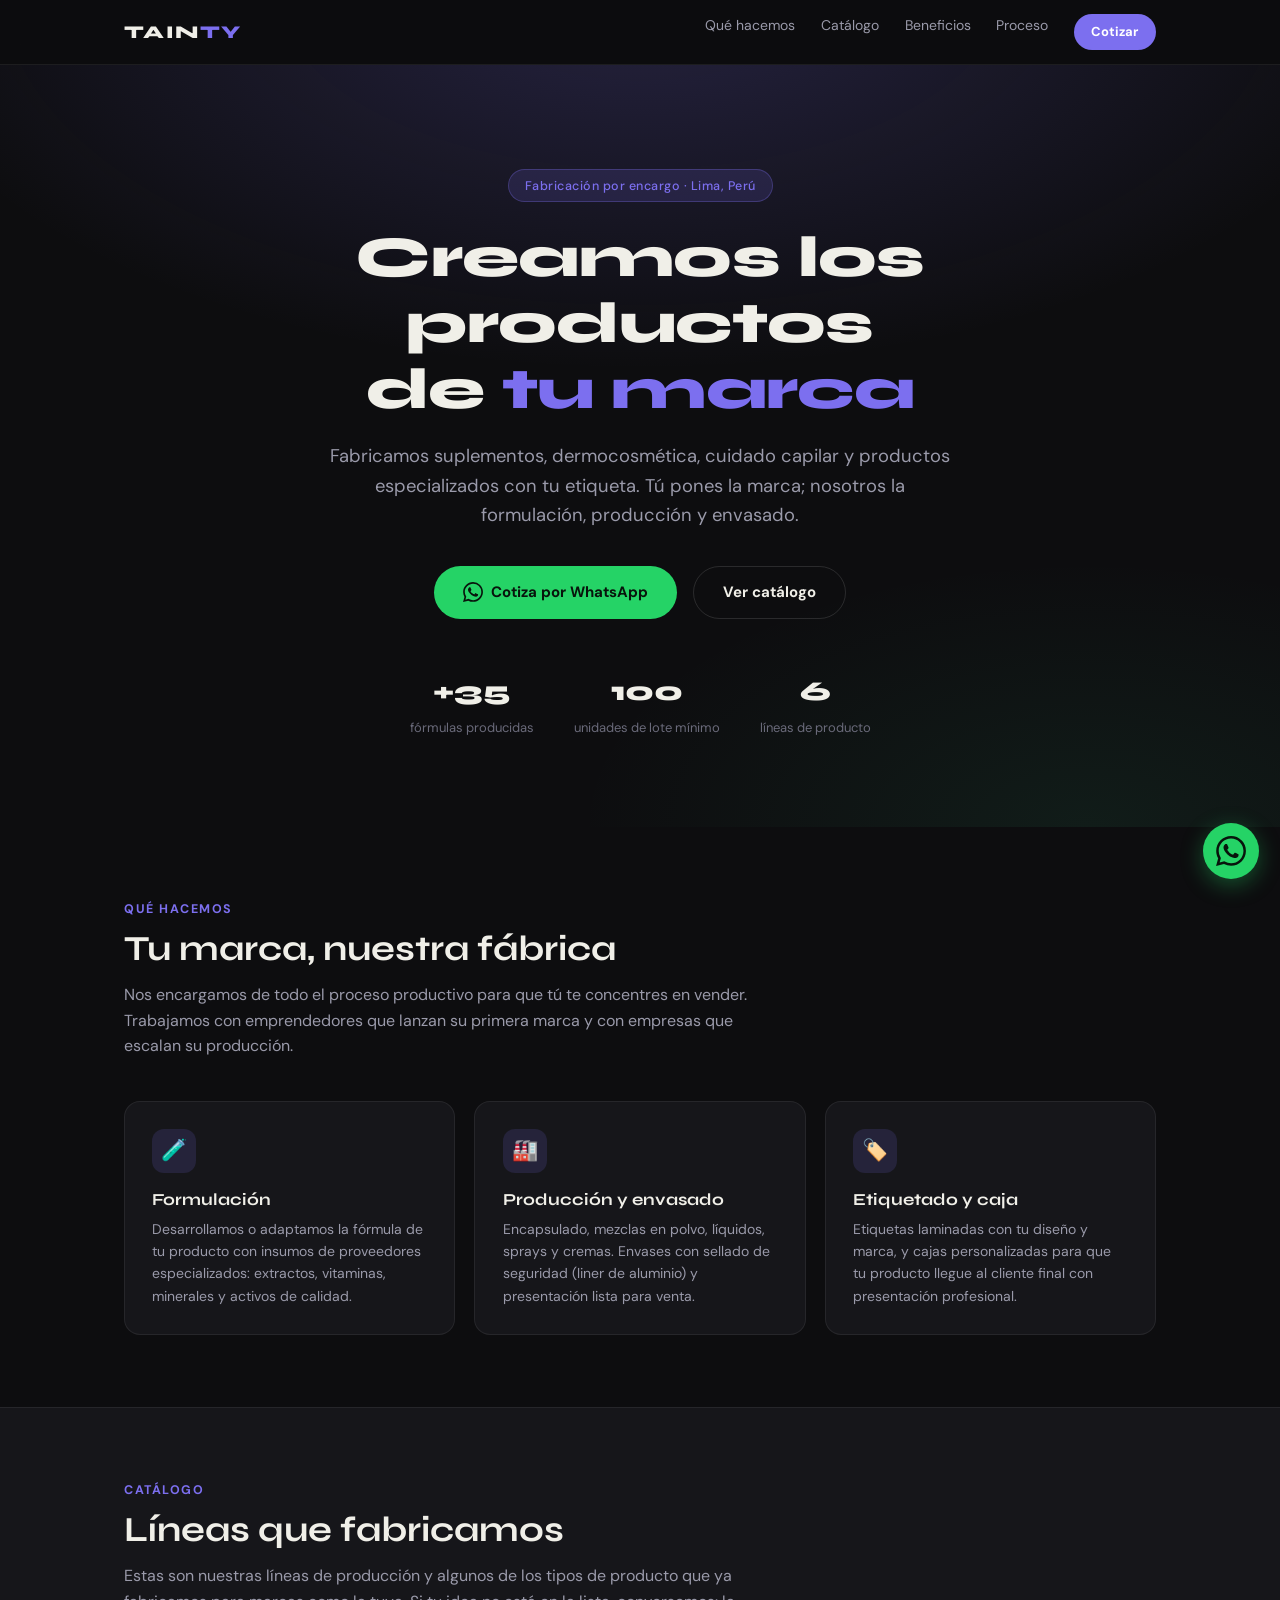
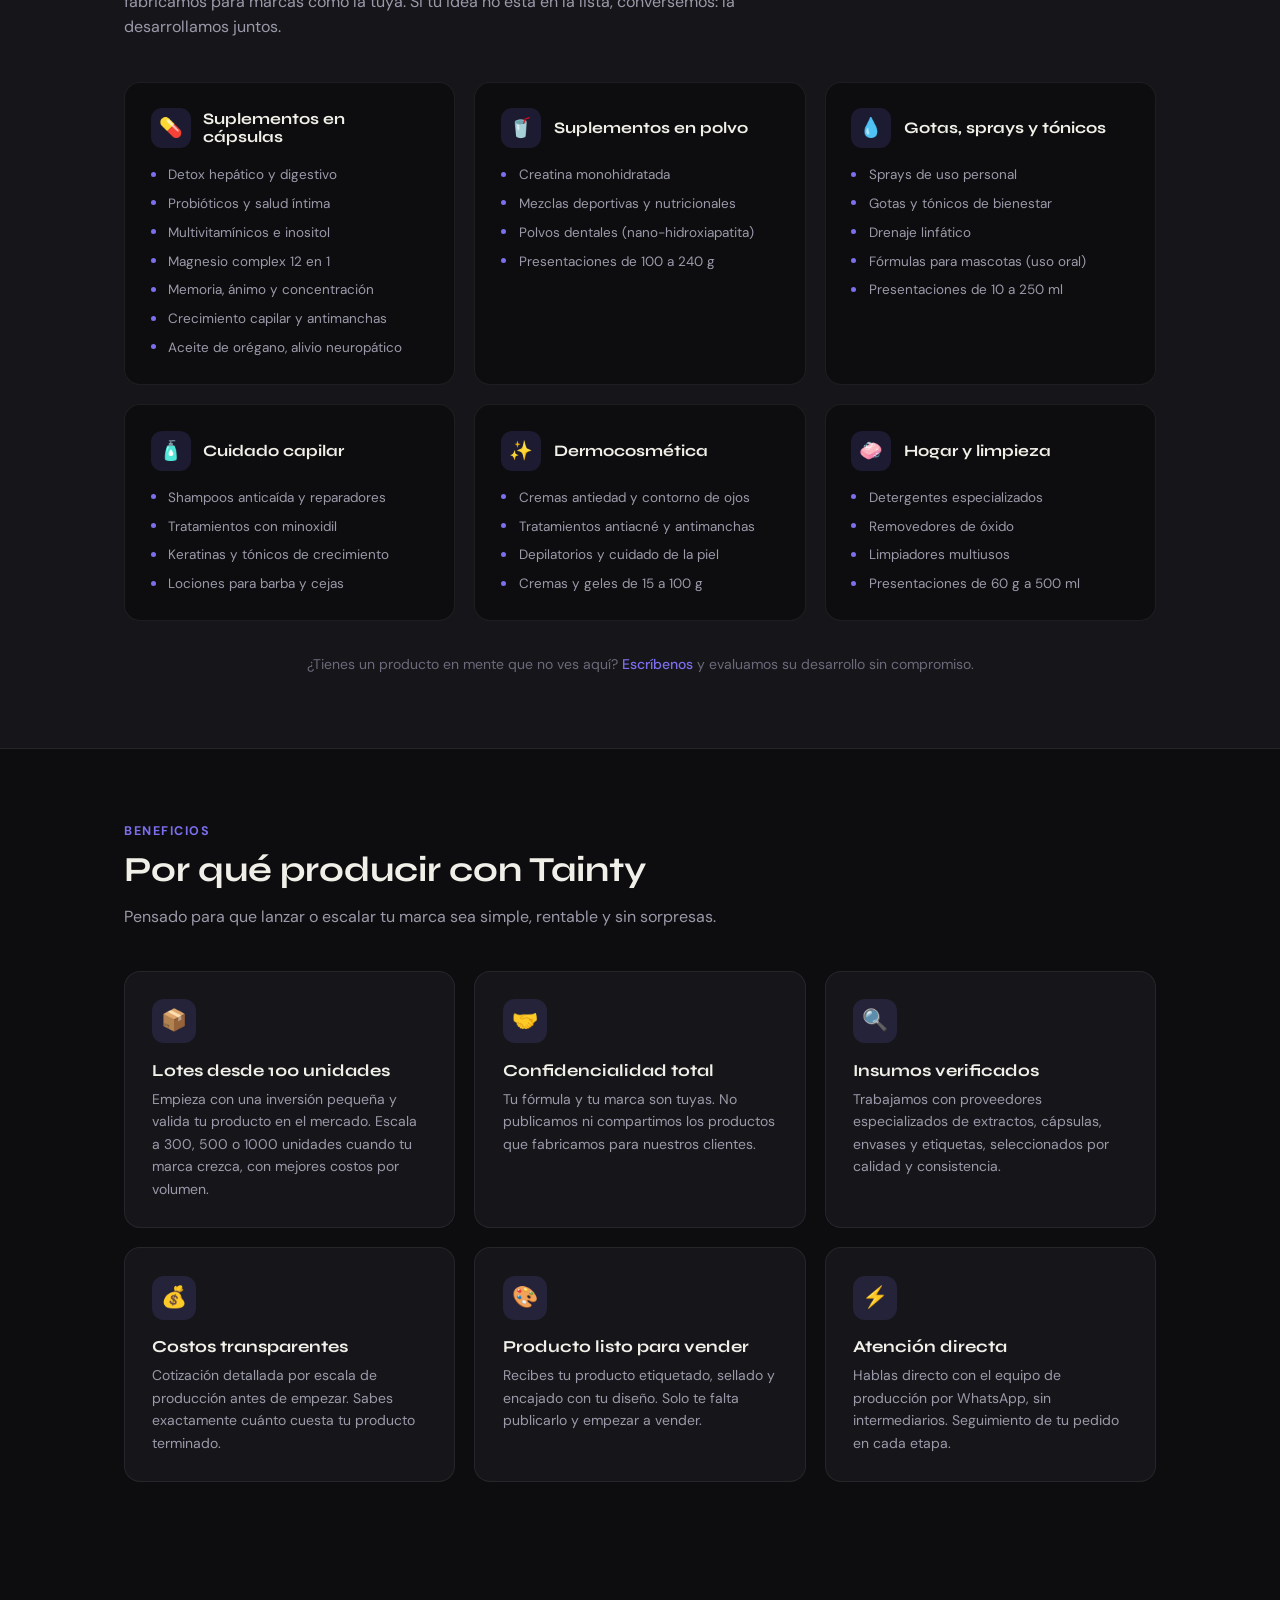
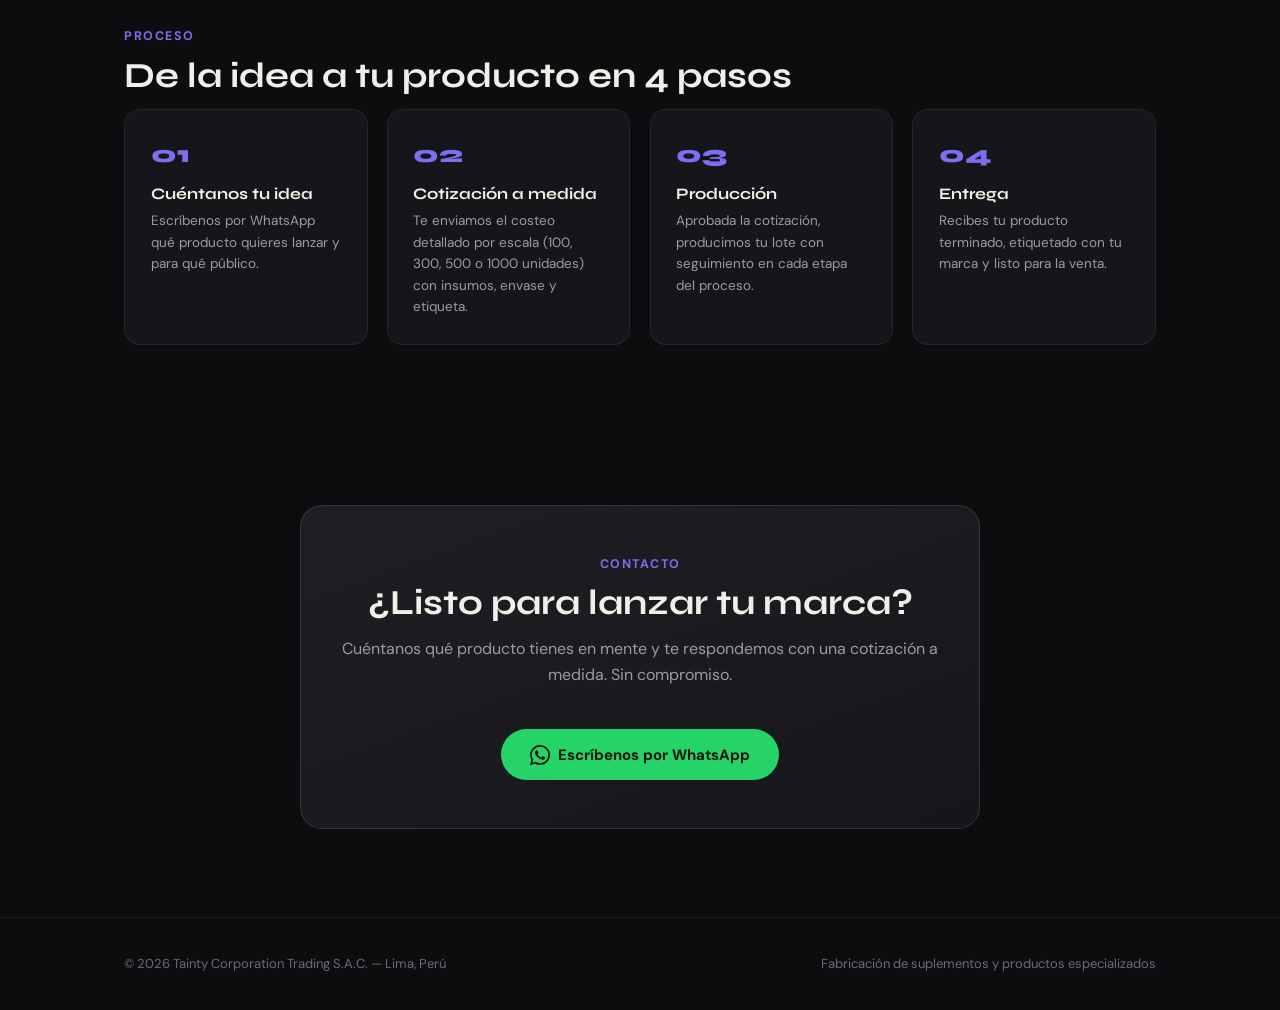
==== index.html @ 36f4731e "SEO: favicon, tarjeta Open Graph para compartir, datos estructurados, robots y sitemap Co-Authored-B" ====
<!DOCTYPE html>
<html lang="es">
<head>
<meta charset="UTF-8">
<meta name="viewport" content="width=device-width, initial-scale=1.0">
<title>Tainty — Fabricación de suplementos y productos para tu marca | Lima, Perú</title>
<meta name="description" content="Tainty Corporation Trading SAC: fabricamos suplementos, dermocosmética, cuidado capilar y más para tu marca. Lotes desde 100 unidades, formulación, envasado y etiquetado. Lima, Perú.">
<link rel="canonical" href="https://taintycorporation.pe/">
<meta name="theme-color" content="#0d0d0f">

<!-- Favicon -->
<link rel="icon" type="image/svg+xml" href="favicon.svg">
<link rel="icon" type="image/png" sizes="32x32" href="favicon-32.png">
<link rel="apple-touch-icon" href="apple-touch-icon.png">

<!-- Open Graph: tarjeta al compartir en WhatsApp, Facebook, etc. -->
<meta property="og:type" content="website">
<meta property="og:url" content="https://taintycorporation.pe/">
<meta property="og:site_name" content="Tainty">
<meta property="og:locale" content="es_PE">
<meta property="og:title" content="Tainty — Fabricamos los productos de tu marca">
<meta property="og:description" content="Suplementos, dermocosmética, cuidado capilar y más con tu etiqueta. Lotes desde 100 unidades. Cotiza por WhatsApp.">
<meta property="og:image" content="https://taintycorporation.pe/og-image.png">
<meta property="og:image:width" content="1200">
<meta property="og:image:height" content="630">

<!-- Twitter/X -->
<meta name="twitter:card" content="summary_large_image">
<meta name="twitter:title" content="Tainty — Fabricamos los productos de tu marca">
<meta name="twitter:description" content="Suplementos, dermocosmética, cuidado capilar y más con tu etiqueta. Lotes desde 100 unidades. Cotiza por WhatsApp.">
<meta name="twitter:image" content="https://taintycorporation.pe/og-image.png">

<!-- Datos estructurados para Google -->
<script type="application/ld+json">
{
  "@context": "https://schema.org",
  "@type": "Organization",
  "name": "Tainty Corporation Trading S.A.C.",
  "url": "https://taintycorporation.pe/",
  "logo": "https://taintycorporation.pe/apple-touch-icon.png",
  "description": "Fabricación por encargo de suplementos, dermocosmética, cuidado capilar y productos especializados en Lima, Perú.",
  "telephone": "+51912564249",
  "areaServed": "PE",
  "address": {"@type": "PostalAddress", "addressLocality": "Lima", "addressCountry": "PE"}
}
</script>
<link rel="preconnect" href="https://fonts.googleapis.com">
<link rel="preconnect" href="https://fonts.gstatic.com" crossorigin>
<link href="https://fonts.googleapis.com/css2?family=Syne:wght@600;700;800&family=DM+Sans:wght@400;500;700&display=swap" rel="stylesheet">
<style>
:root{
  --bg:#0d0d0f;
  --surface:#16161a;
  --surface2:#1e1e24;
  --border:rgba(255,255,255,0.07);
  --border2:rgba(255,255,255,0.12);
  --text:#f0efe8;
  --muted:#9a9aaa;
  --hint:#6a6a7a;
  --purple:#7c6fef;
  --purple-dim:rgba(124,111,239,0.15);
  --green:#3ecf8e;
  --green-dim:rgba(62,207,142,0.12);
  --wa:#25d366;
}
*{box-sizing:border-box;margin:0;padding:0}
html{scroll-behavior:smooth}
body{
  font-family:'DM Sans',sans-serif;
  background:var(--bg);
  color:var(--text);
  line-height:1.6;
}
h1,h2,h3{font-family:'Syne',sans-serif;line-height:1.15}
a{color:inherit;text-decoration:none}
img{max-width:100%}
.wrap{max-width:1080px;margin:0 auto;padding:0 1.5rem}

/* Topbar */
.topbar{
  position:sticky;top:0;z-index:50;
  background:rgba(13,13,15,.85);
  backdrop-filter:blur(12px);
  border-bottom:1px solid var(--border);
}
.topbar-inner{
  max-width:1080px;margin:0 auto;
  display:flex;align-items:center;justify-content:space-between;
  padding:.9rem 1.5rem;
}
.logo{
  font-family:'Syne',sans-serif;font-weight:800;
  font-size:18px;letter-spacing:.08em;text-transform:uppercase;
}
.logo span{color:var(--purple)}
nav{display:flex;gap:1.6rem;font-size:14px;color:var(--muted)}
nav a:hover{color:var(--text)}
.nav-cta{
  background:var(--purple);color:#fff;
  padding:.45rem 1.1rem;border-radius:24px;
  font-size:13px;font-weight:700;
}
.nav-cta:hover{opacity:.9;color:#fff}
@media(max-width:760px){nav a:not(.nav-cta){display:none}}

/* Hero */
.hero{
  position:relative;overflow:hidden;
  padding:6.5rem 0 5.5rem;
  text-align:center;
}
.hero::before{
  content:'';position:absolute;inset:0;
  background:
    radial-gradient(ellipse 60% 50% at 50% -10%, rgba(124,111,239,.22), transparent),
    radial-gradient(ellipse 40% 35% at 85% 100%, rgba(62,207,142,.08), transparent);
  pointer-events:none;
}
.hero .wrap{position:relative}
.hero-badge{
  display:inline-block;
  font-size:12.5px;font-weight:500;letter-spacing:.04em;
  color:var(--purple);background:var(--purple-dim);
  border:1px solid rgba(124,111,239,.3);
  padding:.35rem 1rem;border-radius:24px;
  margin-bottom:1.4rem;
}
.hero h1{
  font-size:clamp(2.1rem,5.4vw,3.6rem);
  font-weight:800;margin-bottom:1.2rem;
  letter-spacing:-.01em;
}
.hero h1 em{font-style:normal;color:var(--purple)}
.hero p{
  font-size:clamp(1rem,2vw,1.15rem);
  color:var(--muted);max-width:620px;margin:0 auto 2.2rem;
}
.hero-actions{display:flex;gap:1rem;justify-content:center;flex-wrap:wrap}
.btn{
  display:inline-flex;align-items:center;gap:.5rem;
  padding:.85rem 1.8rem;border-radius:32px;
  font-size:15px;font-weight:700;
  transition:transform .15s,opacity .15s;
}
.btn:hover{transform:translateY(-2px)}
.btn-wa{background:var(--wa);color:#08140c}
.btn-ghost{border:1px solid var(--border2);color:var(--text)}
.hero-stats{
  display:flex;gap:2.5rem;justify-content:center;flex-wrap:wrap;
  margin-top:3.2rem;
}
.stat b{
  display:block;font-family:'Syne',sans-serif;
  font-size:1.7rem;font-weight:800;color:var(--text);
}
.stat span{font-size:13px;color:var(--hint)}

/* Sections */
section{padding:4.5rem 0}
.sec-tag{
  font-size:12.5px;font-weight:700;letter-spacing:.12em;
  text-transform:uppercase;color:var(--purple);
  margin-bottom:.6rem;
}
.sec-title{font-size:clamp(1.5rem,3.4vw,2.2rem);font-weight:700;margin-bottom:.8rem}
.sec-sub{color:var(--muted);max-width:640px;margin-bottom:2.6rem}

/* Cards */
.grid3{display:grid;grid-template-columns:repeat(auto-fit,minmax(260px,1fr));gap:1.2rem}
.card{
  background:var(--surface);
  border:1px solid var(--border);
  border-radius:16px;
  padding:1.7rem;
}
.card:hover{border-color:var(--border2)}
.card .icon{
  width:44px;height:44px;border-radius:12px;
  background:var(--purple-dim);
  display:flex;align-items:center;justify-content:center;
  font-size:21px;margin-bottom:1.1rem;
}
.card h3{font-size:1.05rem;margin-bottom:.5rem}
.card p{font-size:14px;color:var(--muted)}

/* Catálogo */
#catalogo{background:var(--surface);border-top:1px solid var(--border);border-bottom:1px solid var(--border)}
.cat-grid{display:grid;grid-template-columns:repeat(auto-fit,minmax(300px,1fr));gap:1.2rem}
.cat-card{
  background:var(--bg);
  border:1px solid var(--border);
  border-radius:16px;
  padding:1.6rem;
}
.cat-card:hover{border-color:rgba(124,111,239,.4)}
.cat-head{display:flex;align-items:center;gap:.8rem;margin-bottom:1rem}
.cat-head .icon{
  width:40px;height:40px;border-radius:11px;flex-shrink:0;
  background:var(--purple-dim);
  display:flex;align-items:center;justify-content:center;font-size:19px;
}
.cat-head h3{font-size:1rem}
.cat-card ul{list-style:none;display:flex;flex-direction:column;gap:.45rem}
.cat-card li{
  font-size:13.5px;color:var(--muted);
  padding-left:1.1rem;position:relative;
}
.cat-card li::before{
  content:'';position:absolute;left:0;top:.55em;
  width:5px;height:5px;border-radius:50%;background:var(--purple);
}
.cat-note{
  margin-top:2rem;text-align:center;
  font-size:14px;color:var(--hint);
}
.cat-note a{color:var(--purple);font-weight:500}

/* Proceso */
.steps{display:grid;grid-template-columns:repeat(auto-fit,minmax(220px,1fr));gap:1.2rem;counter-reset:step}
.step{
  background:var(--surface);
  border:1px solid var(--border);
  border-radius:16px;
  padding:1.6rem;
  counter-increment:step;
}
.step::before{
  content:counter(step,decimal-leading-zero);
  font-family:'Syne',sans-serif;font-weight:800;
  font-size:1.5rem;color:var(--purple);
  display:block;margin-bottom:.7rem;
}
.step h3{font-size:1rem;margin-bottom:.4rem}
.step p{font-size:13.5px;color:var(--muted)}

/* Contacto */
#contacto{text-align:center;padding:5.5rem 0}
#contacto .sec-sub{margin-left:auto;margin-right:auto}
.contact-box{
  background:linear-gradient(160deg,var(--surface2),var(--surface));
  border:1px solid var(--border2);
  border-radius:22px;
  padding:3rem 2rem;
  max-width:680px;margin:0 auto;
}

/* WhatsApp flotante */
.wa-float{
  position:fixed;right:1.3rem;bottom:1.3rem;z-index:60;
  width:56px;height:56px;border-radius:50%;
  background:var(--wa);
  display:flex;align-items:center;justify-content:center;
  box-shadow:0 6px 22px rgba(37,211,102,.35);
  transition:transform .15s;
}
.wa-float:hover{transform:scale(1.08)}
.wa-float svg{width:30px;height:30px;fill:#08140c}

/* Footer */
footer{
  border-top:1px solid var(--border);
  padding:2.2rem 0;
  font-size:13px;color:var(--hint);
}
.foot-inner{
  max-width:1080px;margin:0 auto;padding:0 1.5rem;
  display:flex;justify-content:space-between;gap:1rem;flex-wrap:wrap;
}
</style>
</head>
<body>

<header class="topbar">
  <div class="topbar-inner">
    <div class="logo">TAIN<span>TY</span></div>
    <nav>
      <a href="#que-hacemos">Qué hacemos</a>
      <a href="#catalogo">Catálogo</a>
      <a href="#beneficios">Beneficios</a>
      <a href="#proceso">Proceso</a>
      <a href="#contacto" class="nav-cta">Cotizar</a>
    </nav>
  </div>
</header>

<section class="hero">
  <div class="wrap">
    <div class="hero-badge">Fabricación por encargo · Lima, Perú</div>
    <h1>Creamos los productos<br>de <em>tu marca</em></h1>
    <p>Fabricamos suplementos, dermocosmética, cuidado capilar y productos especializados con tu etiqueta. Tú pones la marca; nosotros la formulación, producción y envasado.</p>
    <div class="hero-actions">
      <a class="btn btn-wa wa-link" href="#" target="_blank" rel="noopener">
        <svg width="20" height="20" viewBox="0 0 24 24" fill="currentColor"><path d="M17.47 14.38c-.3-.15-1.76-.87-2.03-.97-.27-.1-.47-.15-.67.15-.2.3-.77.97-.94 1.17-.17.2-.35.22-.65.07-.3-.15-1.25-.46-2.39-1.47-.88-.79-1.48-1.76-1.65-2.06-.17-.3-.02-.46.13-.61.14-.13.3-.35.45-.52.15-.17.2-.3.3-.5.1-.2.05-.37-.02-.52-.08-.15-.67-1.62-.92-2.22-.24-.58-.49-.5-.67-.51l-.57-.01c-.2 0-.52.07-.8.37-.27.3-1.04 1.02-1.04 2.5 0 1.47 1.07 2.89 1.22 3.09.15.2 2.1 3.2 5.08 4.49.71.31 1.26.49 1.7.63.71.23 1.36.2 1.87.12.57-.09 1.76-.72 2-1.41.25-.7.25-1.3.18-1.42-.08-.13-.28-.2-.58-.35M12.05 21.79h-.01a9.87 9.87 0 0 1-5.03-1.38l-.36-.21-3.74.98 1-3.65-.24-.37a9.86 9.86 0 0 1-1.51-5.26c0-5.45 4.44-9.88 9.9-9.88a9.83 9.83 0 0 1 7 2.9 9.83 9.83 0 0 1 2.89 7c0 5.45-4.44 9.89-9.9 9.89m8.42-18.3A11.82 11.82 0 0 0 12.05 0C5.5 0 .16 5.34.16 11.9c0 2.1.55 4.14 1.59 5.95L.06 24l6.3-1.65a11.88 11.88 0 0 0 5.68 1.45h.01c6.55 0 11.89-5.34 11.89-11.9 0-3.18-1.24-6.16-3.47-8.41"/></svg>
        Cotiza por WhatsApp
      </a>
      <a class="btn btn-ghost" href="#catalogo">Ver catálogo</a>
    </div>
    <div class="hero-stats">
      <div class="stat"><b>+35</b><span>fórmulas producidas</span></div>
      <div class="stat"><b>100</b><span>unidades de lote mínimo</span></div>
      <div class="stat"><b>6</b><span>líneas de producto</span></div>
    </div>
  </div>
</section>

<section id="que-hacemos">
  <div class="wrap">
    <div class="sec-tag">Qué hacemos</div>
    <h2 class="sec-title">Tu marca, nuestra fábrica</h2>
    <p class="sec-sub">Nos encargamos de todo el proceso productivo para que tú te concentres en vender. Trabajamos con emprendedores que lanzan su primera marca y con empresas que escalan su producción.</p>
    <div class="grid3">
      <div class="card">
        <div class="icon">🧪</div>
        <h3>Formulación</h3>
        <p>Desarrollamos o adaptamos la fórmula de tu producto con insumos de proveedores especializados: extractos, vitaminas, minerales y activos de calidad.</p>
      </div>
      <div class="card">
        <div class="icon">🏭</div>
        <h3>Producción y envasado</h3>
        <p>Encapsulado, mezclas en polvo, líquidos, sprays y cremas. Envases con sellado de seguridad (liner de aluminio) y presentación lista para venta.</p>
      </div>
      <div class="card">
        <div class="icon">🏷️</div>
        <h3>Etiquetado y caja</h3>
        <p>Etiquetas laminadas con tu diseño y marca, y cajas personalizadas para que tu producto llegue al cliente final con presentación profesional.</p>
      </div>
    </div>
  </div>
</section>

<section id="catalogo">
  <div class="wrap">
    <div class="sec-tag">Catálogo</div>
    <h2 class="sec-title">Líneas que fabricamos</h2>
    <p class="sec-sub">Estas son nuestras líneas de producción y algunos de los tipos de producto que ya fabricamos para marcas como la tuya. Si tu idea no está en la lista, conversemos: la desarrollamos juntos.</p>
    <div class="cat-grid">
      <div class="cat-card">
        <div class="cat-head"><div class="icon">💊</div><h3>Suplementos en cápsulas</h3></div>
        <ul>
          <li>Detox hepático y digestivo</li>
          <li>Probióticos y salud íntima</li>
          <li>Multivitamínicos e inositol</li>
          <li>Magnesio complex 12 en 1</li>
          <li>Memoria, ánimo y concentración</li>
          <li>Crecimiento capilar y antimanchas</li>
          <li>Aceite de orégano, alivio neuropático</li>
        </ul>
      </div>
      <div class="cat-card">
        <div class="cat-head"><div class="icon">🥤</div><h3>Suplementos en polvo</h3></div>
        <ul>
          <li>Creatina monohidratada</li>
          <li>Mezclas deportivas y nutricionales</li>
          <li>Polvos dentales (nano-hidroxiapatita)</li>
          <li>Presentaciones de 100 a 240 g</li>
        </ul>
      </div>
      <div class="cat-card">
        <div class="cat-head"><div class="icon">💧</div><h3>Gotas, sprays y tónicos</h3></div>
        <ul>
          <li>Sprays de uso personal</li>
          <li>Gotas y tónicos de bienestar</li>
          <li>Drenaje linfático</li>
          <li>Fórmulas para mascotas (uso oral)</li>
          <li>Presentaciones de 10 a 250 ml</li>
        </ul>
      </div>
      <div class="cat-card">
        <div class="cat-head"><div class="icon">🧴</div><h3>Cuidado capilar</h3></div>
        <ul>
          <li>Shampoos anticaída y reparadores</li>
          <li>Tratamientos con minoxidil</li>
          <li>Keratinas y tónicos de crecimiento</li>
          <li>Lociones para barba y cejas</li>
        </ul>
      </div>
      <div class="cat-card">
        <div class="cat-head"><div class="icon">✨</div><h3>Dermocosmética</h3></div>
        <ul>
          <li>Cremas antiedad y contorno de ojos</li>
          <li>Tratamientos antiacné y antimanchas</li>
          <li>Depilatorios y cuidado de la piel</li>
          <li>Cremas y geles de 15 a 100 g</li>
        </ul>
      </div>
      <div class="cat-card">
        <div class="cat-head"><div class="icon">🧼</div><h3>Hogar y limpieza</h3></div>
        <ul>
          <li>Detergentes especializados</li>
          <li>Removedores de óxido</li>
          <li>Limpiadores multiusos</li>
          <li>Presentaciones de 60 g a 500 ml</li>
        </ul>
      </div>
    </div>
    <p class="cat-note">¿Tienes un producto en mente que no ves aquí? <a href="#" class="wa-link" target="_blank" rel="noopener">Escríbenos</a> y evaluamos su desarrollo sin compromiso.</p>
  </div>
</section>

<section id="beneficios">
  <div class="wrap">
    <div class="sec-tag">Beneficios</div>
    <h2 class="sec-title">Por qué producir con Tainty</h2>
    <p class="sec-sub">Pensado para que lanzar o escalar tu marca sea simple, rentable y sin sorpresas.</p>
    <div class="grid3">
      <div class="card">
        <div class="icon">📦</div>
        <h3>Lotes desde 100 unidades</h3>
        <p>Empieza con una inversión pequeña y valida tu producto en el mercado. Escala a 300, 500 o 1000 unidades cuando tu marca crezca, con mejores costos por volumen.</p>
      </div>
      <div class="card">
        <div class="icon">🤝</div>
        <h3>Confidencialidad total</h3>
        <p>Tu fórmula y tu marca son tuyas. No publicamos ni compartimos los productos que fabricamos para nuestros clientes.</p>
      </div>
      <div class="card">
        <div class="icon">🔍</div>
        <h3>Insumos verificados</h3>
        <p>Trabajamos con proveedores especializados de extractos, cápsulas, envases y etiquetas, seleccionados por calidad y consistencia.</p>
      </div>
      <div class="card">
        <div class="icon">💰</div>
        <h3>Costos transparentes</h3>
        <p>Cotización detallada por escala de producción antes de empezar. Sabes exactamente cuánto cuesta tu producto terminado.</p>
      </div>
      <div class="card">
        <div class="icon">🎨</div>
        <h3>Producto listo para vender</h3>
        <p>Recibes tu producto etiquetado, sellado y encajado con tu diseño. Solo te falta publicarlo y empezar a vender.</p>
      </div>
      <div class="card">
        <div class="icon">⚡</div>
        <h3>Atención directa</h3>
        <p>Hablas directo con el equipo de producción por WhatsApp, sin intermediarios. Seguimiento de tu pedido en cada etapa.</p>
      </div>
    </div>
  </div>
</section>

<section id="proceso">
  <div class="wrap">
    <div class="sec-tag">Proceso</div>
    <h2 class="sec-title">De la idea a tu producto en 4 pasos</h2>
    <div class="steps">
      <div class="step">
        <h3>Cuéntanos tu idea</h3>
        <p>Escríbenos por WhatsApp qué producto quieres lanzar y para qué público.</p>
      </div>
      <div class="step">
        <h3>Cotización a medida</h3>
        <p>Te enviamos el costeo detallado por escala (100, 300, 500 o 1000 unidades) con insumos, envase y etiqueta.</p>
      </div>
      <div class="step">
        <h3>Producción</h3>
        <p>Aprobada la cotización, producimos tu lote con seguimiento en cada etapa del proceso.</p>
      </div>
      <div class="step">
        <h3>Entrega</h3>
        <p>Recibes tu producto terminado, etiquetado con tu marca y listo para la venta.</p>
      </div>
    </div>
  </div>
</section>

<section id="contacto">
  <div class="wrap">
    <div class="contact-box">
      <div class="sec-tag">Contacto</div>
      <h2 class="sec-title">¿Listo para lanzar tu marca?</h2>
      <p class="sec-sub">Cuéntanos qué producto tienes en mente y te respondemos con una cotización a medida. Sin compromiso.</p>
      <a class="btn btn-wa wa-link" href="#" target="_blank" rel="noopener">
        <svg width="20" height="20" viewBox="0 0 24 24" fill="currentColor"><path d="M17.47 14.38c-.3-.15-1.76-.87-2.03-.97-.27-.1-.47-.15-.67.15-.2.3-.77.97-.94 1.17-.17.2-.35.22-.65.07-.3-.15-1.25-.46-2.39-1.47-.88-.79-1.48-1.76-1.65-2.06-.17-.3-.02-.46.13-.61.14-.13.3-.35.45-.52.15-.17.2-.3.3-.5.1-.2.05-.37-.02-.52-.08-.15-.67-1.62-.92-2.22-.24-.58-.49-.5-.67-.51l-.57-.01c-.2 0-.52.07-.8.37-.27.3-1.04 1.02-1.04 2.5 0 1.47 1.07 2.89 1.22 3.09.15.2 2.1 3.2 5.08 4.49.71.31 1.26.49 1.7.63.71.23 1.36.2 1.87.12.57-.09 1.76-.72 2-1.41.25-.7.25-1.3.18-1.42-.08-.13-.28-.2-.58-.35M12.05 21.79h-.01a9.87 9.87 0 0 1-5.03-1.38l-.36-.21-3.74.98 1-3.65-.24-.37a9.86 9.86 0 0 1-1.51-5.26c0-5.45 4.44-9.88 9.9-9.88a9.83 9.83 0 0 1 7 2.9 9.83 9.83 0 0 1 2.89 7c0 5.45-4.44 9.89-9.9 9.89m8.42-18.3A11.82 11.82 0 0 0 12.05 0C5.5 0 .16 5.34.16 11.9c0 2.1.55 4.14 1.59 5.95L.06 24l6.3-1.65a11.88 11.88 0 0 0 5.68 1.45h.01c6.55 0 11.89-5.34 11.89-11.9 0-3.18-1.24-6.16-3.47-8.41"/></svg>
        Escríbenos por WhatsApp
      </a>
    </div>
  </div>
</section>

<a class="wa-float wa-link" href="#" target="_blank" rel="noopener" aria-label="WhatsApp">
  <svg viewBox="0 0 24 24"><path d="M17.47 14.38c-.3-.15-1.76-.87-2.03-.97-.27-.1-.47-.15-.67.15-.2.3-.77.97-.94 1.17-.17.2-.35.22-.65.07-.3-.15-1.25-.46-2.39-1.47-.88-.79-1.48-1.76-1.65-2.06-.17-.3-.02-.46.13-.61.14-.13.3-.35.45-.52.15-.17.2-.3.3-.5.1-.2.05-.37-.02-.52-.08-.15-.67-1.62-.92-2.22-.24-.58-.49-.5-.67-.51l-.57-.01c-.2 0-.52.07-.8.37-.27.3-1.04 1.02-1.04 2.5 0 1.47 1.07 2.89 1.22 3.09.15.2 2.1 3.2 5.08 4.49.71.31 1.26.49 1.7.63.71.23 1.36.2 1.87.12.57-.09 1.76-.72 2-1.41.25-.7.25-1.3.18-1.42-.08-.13-.28-.2-.58-.35M12.05 21.79h-.01a9.87 9.87 0 0 1-5.03-1.38l-.36-.21-3.74.98 1-3.65-.24-.37a9.86 9.86 0 0 1-1.51-5.26c0-5.45 4.44-9.88 9.9-9.88a9.83 9.83 0 0 1 7 2.9 9.83 9.83 0 0 1 2.89 7c0 5.45-4.44 9.89-9.9 9.89m8.42-18.3A11.82 11.82 0 0 0 12.05 0C5.5 0 .16 5.34.16 11.9c0 2.1.55 4.14 1.59 5.95L.06 24l6.3-1.65a11.88 11.88 0 0 0 5.68 1.45h.01c6.55 0 11.89-5.34 11.89-11.9 0-3.18-1.24-6.16-3.47-8.41"/></svg>
</a>

<footer>
  <div class="foot-inner">
    <div>© <span id="year"></span> Tainty Corporation Trading S.A.C. — Lima, Perú</div>
    <div>Fabricación de suplementos y productos especializados</div>
  </div>
</footer>

<script>
/* ===== CONFIGURACIÓN =====
   Cambia aquí el número de WhatsApp (código de país + número, sin espacios ni +) */
const WHATSAPP = '51912564249';
const WA_MSG = 'Hola Tainty, vi su página web y quiero cotizar un producto para mi marca.';

const waUrl = 'https://wa.me/' + WHATSAPP + '?text=' + encodeURIComponent(WA_MSG);
document.querySelectorAll('.wa-link').forEach(a => a.href = waUrl);
document.getElementById('year').textContent = new Date().getFullYear();
</script>

</body>
</html>
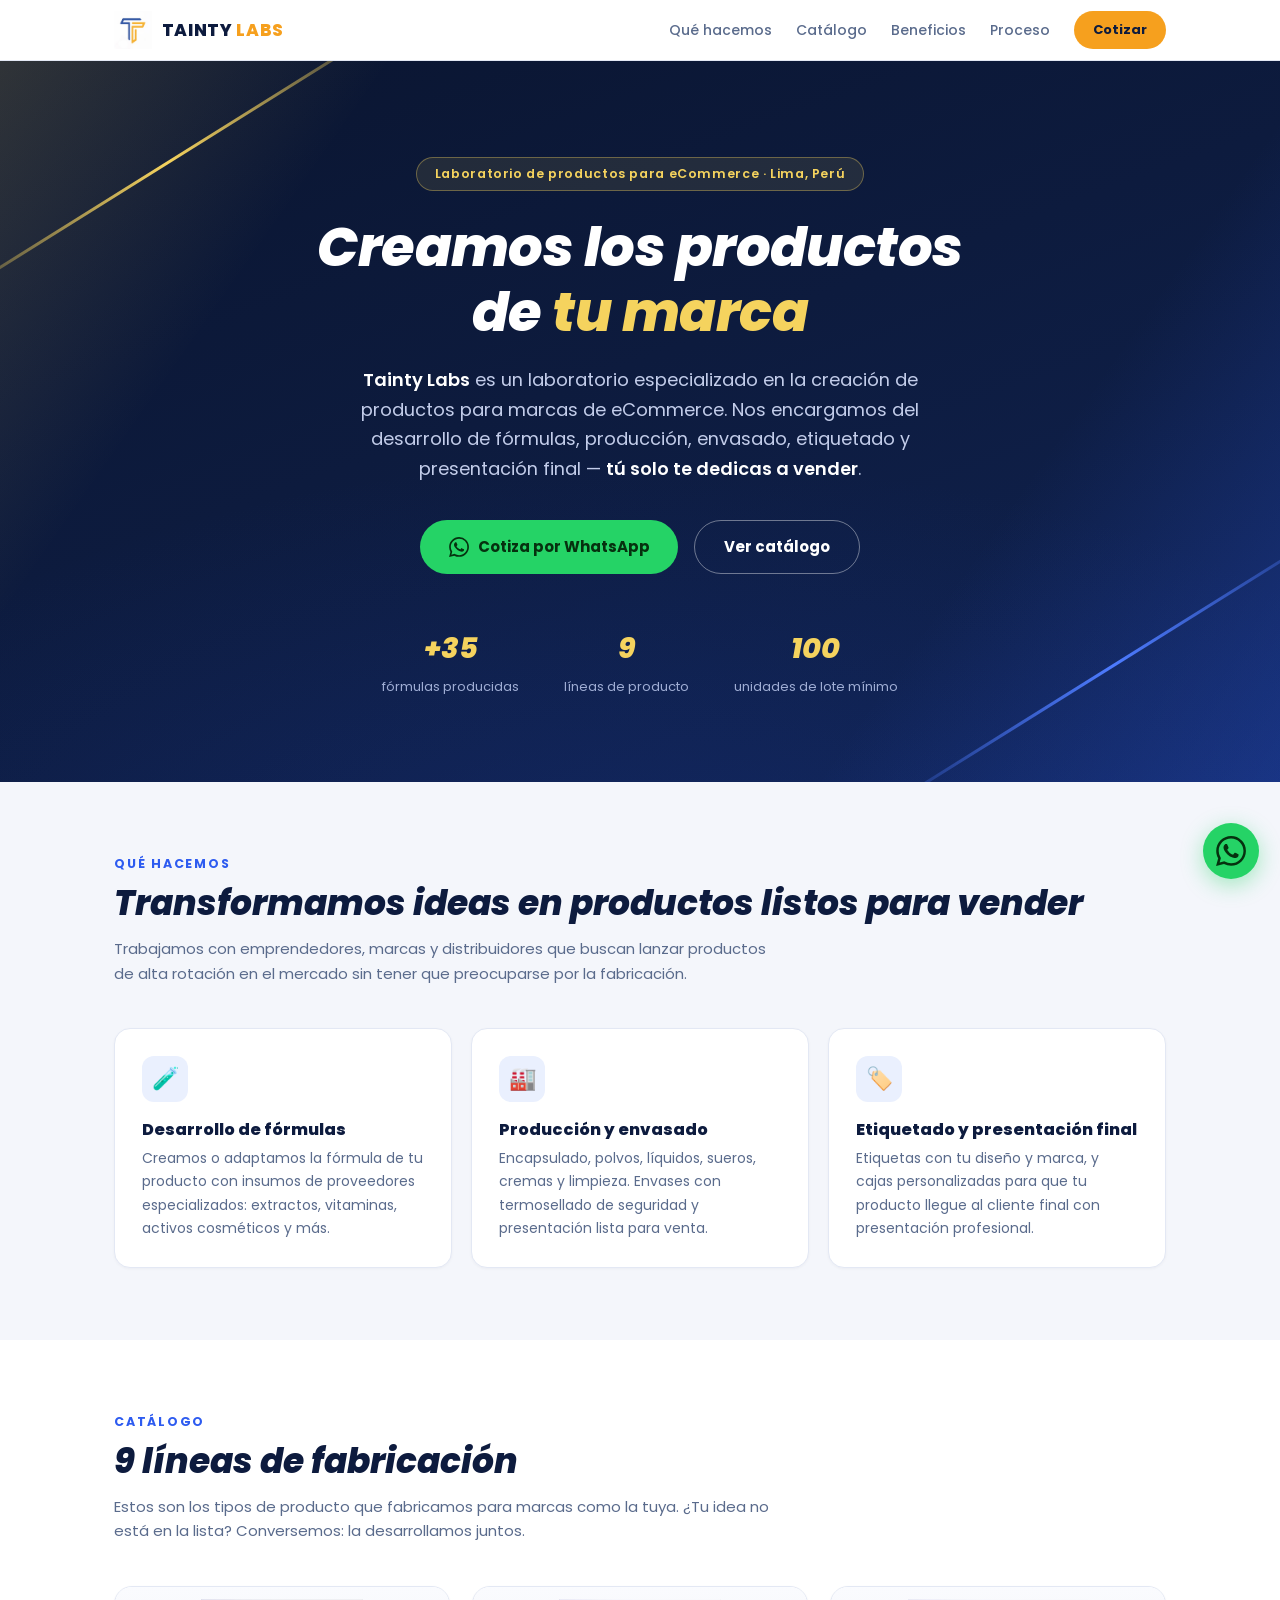
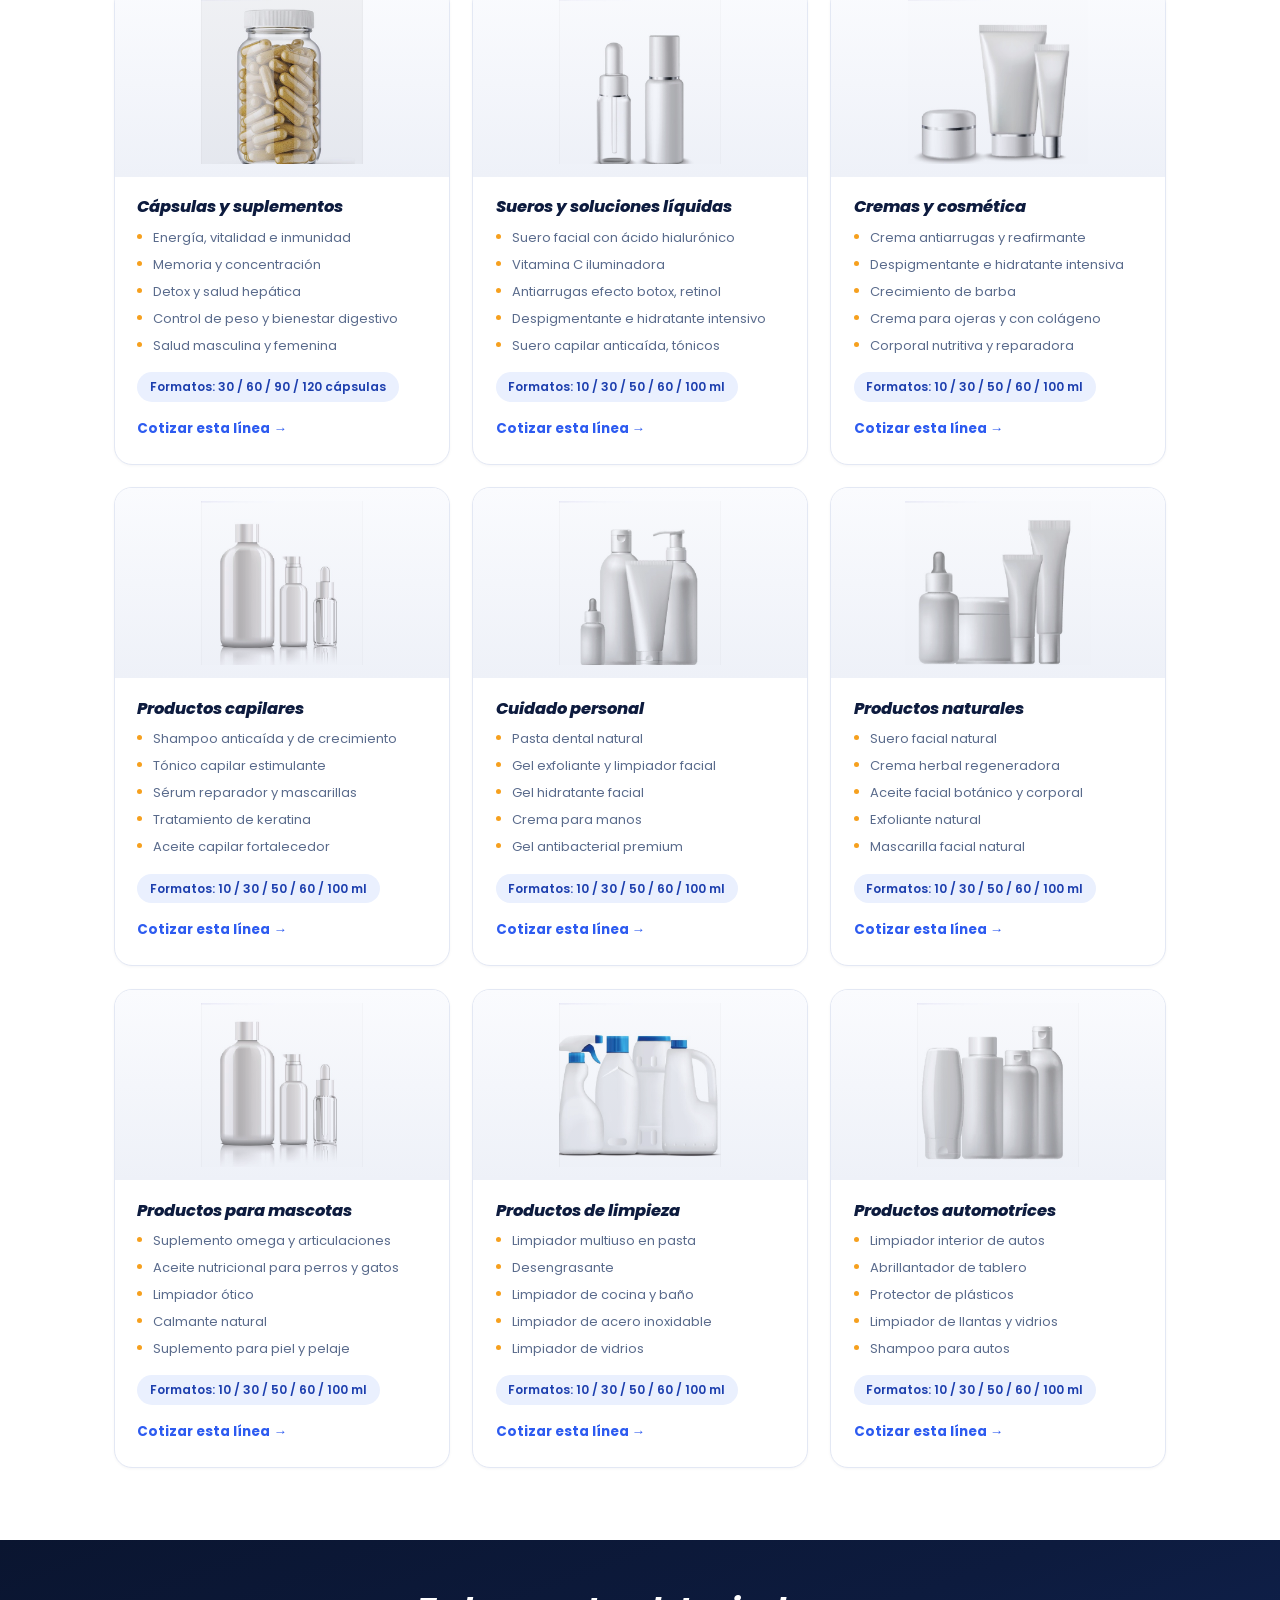
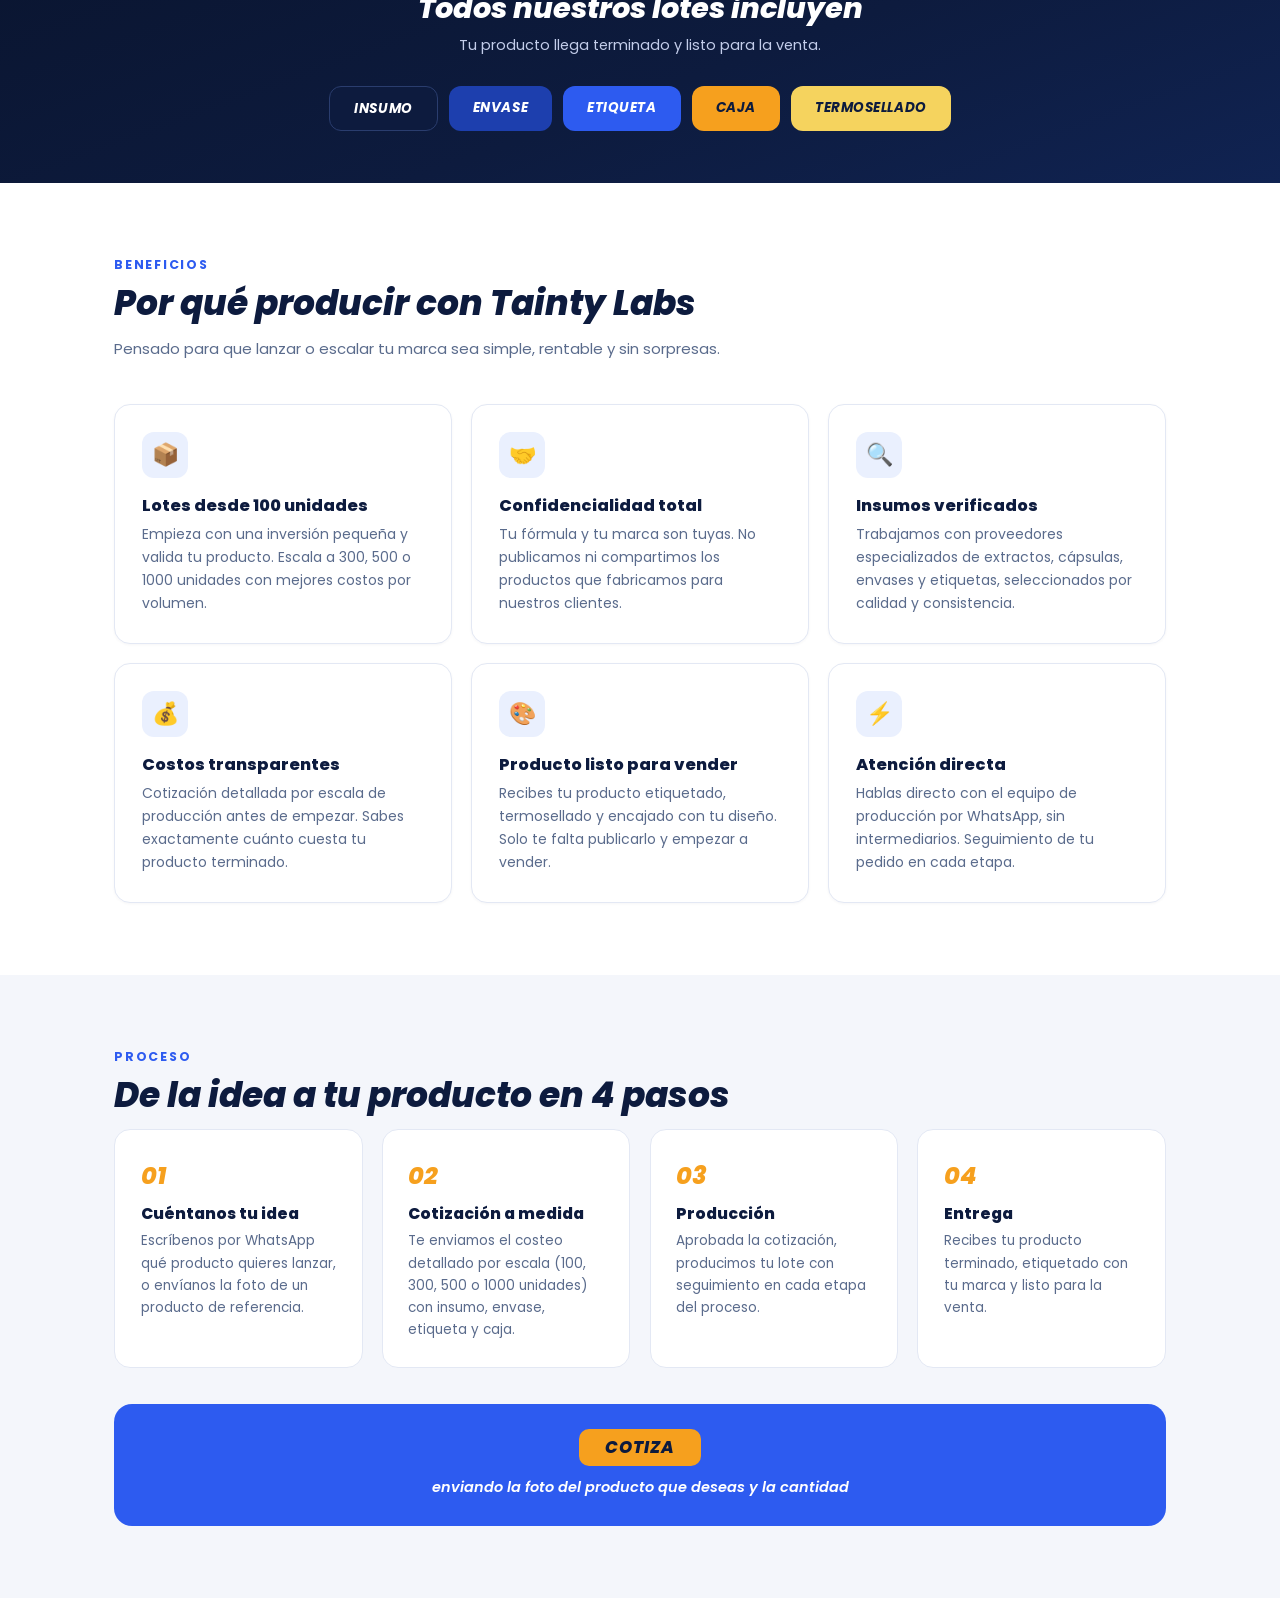
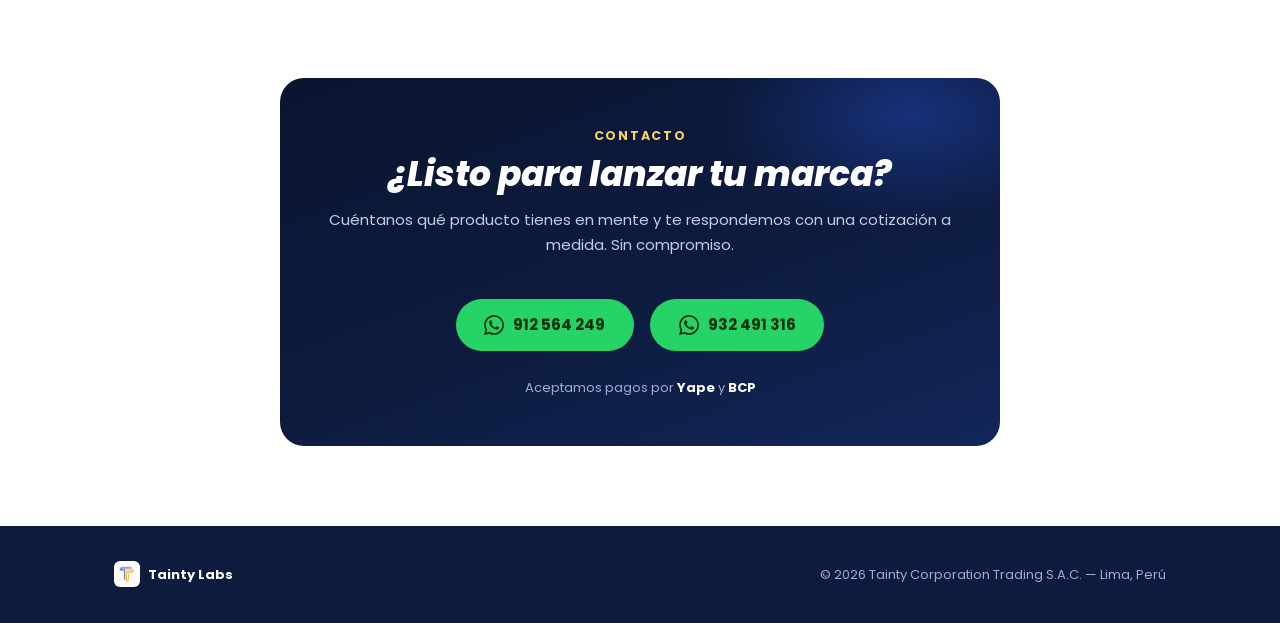
==== commit 2b2c5fe0: "Rediseño completo con identidad Tainty Labs: colores azul/dorado de marca, logo real, fotos de produ" ====
--- a/index.html
+++ b/index.html
@@ -3,31 +3,30 @@
 <head>
 <meta charset="UTF-8">
 <meta name="viewport" content="width=device-width, initial-scale=1.0">
-<title>Tainty — Fabricación de suplementos y productos para tu marca | Lima, Perú</title>
-<meta name="description" content="Tainty Corporation Trading SAC: fabricamos suplementos, dermocosmética, cuidado capilar y más para tu marca. Lotes desde 100 unidades, formulación, envasado y etiquetado. Lima, Perú.">
+<title>Tainty Labs — Fabricamos los productos de tu marca | Lima, Perú</title>
+<meta name="description" content="Tainty Labs: laboratorio especializado en la creación de productos para marcas de eCommerce. Suplementos, cremas, capilares, limpieza y más. Lotes desde 100 unidades con envase, etiqueta y caja. Lima, Perú.">
 <link rel="canonical" href="https://taintycorporation.pe/">
-<meta name="theme-color" content="#0d0d0f">
+<meta name="theme-color" content="#0d1b3e">
 
 <!-- Favicon -->
-<link rel="icon" type="image/svg+xml" href="favicon.svg">
 <link rel="icon" type="image/png" sizes="32x32" href="favicon-32.png">
 <link rel="apple-touch-icon" href="apple-touch-icon.png">
 
 <!-- Open Graph: tarjeta al compartir en WhatsApp, Facebook, etc. -->
 <meta property="og:type" content="website">
 <meta property="og:url" content="https://taintycorporation.pe/">
-<meta property="og:site_name" content="Tainty">
+<meta property="og:site_name" content="Tainty Labs">
 <meta property="og:locale" content="es_PE">
-<meta property="og:title" content="Tainty — Fabricamos los productos de tu marca">
-<meta property="og:description" content="Suplementos, dermocosmética, cuidado capilar y más con tu etiqueta. Lotes desde 100 unidades. Cotiza por WhatsApp.">
+<meta property="og:title" content="Tainty Labs — Fabricamos los productos de tu marca">
+<meta property="og:description" content="Laboratorio para marcas de eCommerce: suplementos, cremas, capilares, limpieza y más. Lotes desde 100 unidades con envase, etiqueta y caja. Cotiza por WhatsApp.">
 <meta property="og:image" content="https://taintycorporation.pe/og-image.png">
 <meta property="og:image:width" content="1200">
 <meta property="og:image:height" content="630">
 
 <!-- Twitter/X -->
 <meta name="twitter:card" content="summary_large_image">
-<meta name="twitter:title" content="Tainty — Fabricamos los productos de tu marca">
-<meta name="twitter:description" content="Suplementos, dermocosmética, cuidado capilar y más con tu etiqueta. Lotes desde 100 unidades. Cotiza por WhatsApp.">
+<meta name="twitter:title" content="Tainty Labs — Fabricamos los productos de tu marca">
+<meta name="twitter:description" content="Laboratorio para marcas de eCommerce: suplementos, cremas, capilares, limpieza y más. Lotes desde 100 unidades. Cotiza por WhatsApp.">
 <meta name="twitter:image" content="https://taintycorporation.pe/og-image.png">
 
 <!-- Datos estructurados para Google -->
@@ -35,214 +34,284 @@
 {
   "@context": "https://schema.org",
   "@type": "Organization",
-  "name": "Tainty Corporation Trading S.A.C.",
+  "name": "Tainty Labs — Tainty Corporation Trading S.A.C.",
   "url": "https://taintycorporation.pe/",
   "logo": "https://taintycorporation.pe/apple-touch-icon.png",
-  "description": "Fabricación por encargo de suplementos, dermocosmética, cuidado capilar y productos especializados en Lima, Perú.",
+  "description": "Laboratorio especializado en la creación de productos para marcas de eCommerce: suplementos, cosmética, capilares, limpieza y más. Lima, Perú.",
   "telephone": "+51912564249",
   "areaServed": "PE",
   "address": {"@type": "PostalAddress", "addressLocality": "Lima", "addressCountry": "PE"}
 }
 </script>
+
 <link rel="preconnect" href="https://fonts.googleapis.com">
 <link rel="preconnect" href="https://fonts.gstatic.com" crossorigin>
-<link href="https://fonts.googleapis.com/css2?family=Syne:wght@600;700;800&family=DM+Sans:wght@400;500;700&display=swap" rel="stylesheet">
+<link href="https://fonts.googleapis.com/css2?family=Poppins:ital,wght@0,400;0,500;0,600;0,700;0,800;1,600;1,700;1,800&display=swap" rel="stylesheet">
 <style>
 :root{
-  --bg:#0d0d0f;
-  --surface:#16161a;
-  --surface2:#1e1e24;
-  --border:rgba(255,255,255,0.07);
-  --border2:rgba(255,255,255,0.12);
-  --text:#f0efe8;
-  --muted:#9a9aaa;
-  --hint:#6a6a7a;
-  --purple:#7c6fef;
-  --purple-dim:rgba(124,111,239,0.15);
-  --green:#3ecf8e;
-  --green-dim:rgba(62,207,142,0.12);
+  --navy:#0d1b3e;
+  --navy2:#13265a;
+  --royal:#1d3fae;
+  --blue:#2d5bf0;
+  --blue-soft:#eaf0fe;
+  --orange:#f6a01e;
+  --gold:#f5d35e;
+  --bg:#ffffff;
+  --bg-soft:#f4f6fb;
+  --text:#14213d;
+  --muted:#5a6b8c;
+  --border:#e3e8f4;
   --wa:#25d366;
 }
 *{box-sizing:border-box;margin:0;padding:0}
 html{scroll-behavior:smooth}
 body{
-  font-family:'DM Sans',sans-serif;
+  font-family:'Poppins',sans-serif;
   background:var(--bg);
   color:var(--text);
-  line-height:1.6;
-}
-h1,h2,h3{font-family:'Syne',sans-serif;line-height:1.15}
+  line-height:1.65;
+  overflow-x:hidden;
+}
+h1,h2,h3{line-height:1.2;font-weight:800}
 a{color:inherit;text-decoration:none}
-img{max-width:100%}
-.wrap{max-width:1080px;margin:0 auto;padding:0 1.5rem}
+img{max-width:100%;display:block}
+.wrap{max-width:1100px;margin:0 auto;padding:0 1.5rem}
 
 /* Topbar */
 .topbar{
   position:sticky;top:0;z-index:50;
-  background:rgba(13,13,15,.85);
+  background:rgba(255,255,255,.92);
   backdrop-filter:blur(12px);
   border-bottom:1px solid var(--border);
 }
 .topbar-inner{
-  max-width:1080px;margin:0 auto;
+  max-width:1100px;margin:0 auto;
   display:flex;align-items:center;justify-content:space-between;
-  padding:.9rem 1.5rem;
-}
-.logo{
-  font-family:'Syne',sans-serif;font-weight:800;
-  font-size:18px;letter-spacing:.08em;text-transform:uppercase;
-}
-.logo span{color:var(--purple)}
-nav{display:flex;gap:1.6rem;font-size:14px;color:var(--muted)}
-nav a:hover{color:var(--text)}
+  padding:.7rem 1.5rem;
+}
+.brand{display:flex;align-items:center;gap:.6rem}
+.brand img{width:38px;height:38px}
+.brand .name{
+  font-weight:800;font-size:17px;letter-spacing:.04em;
+  color:var(--navy);text-transform:uppercase;
+}
+.brand .name span{color:var(--orange)}
+nav{display:flex;gap:1.5rem;align-items:center;font-size:14px;color:var(--muted);font-weight:500}
+nav a:hover{color:var(--navy)}
 .nav-cta{
-  background:var(--purple);color:#fff;
-  padding:.45rem 1.1rem;border-radius:24px;
+  background:var(--orange);color:var(--navy);
+  padding:.5rem 1.2rem;border-radius:26px;
   font-size:13px;font-weight:700;
 }
-.nav-cta:hover{opacity:.9;color:#fff}
-@media(max-width:760px){nav a:not(.nav-cta){display:none}}
-
-/* Hero */
+.nav-cta:hover{filter:brightness(1.06);color:var(--navy)}
+@media(max-width:780px){nav a:not(.nav-cta){display:none}}
+
+/* Hero — estilo portada del brochure: azul marino + destellos dorado/azul */
 .hero{
   position:relative;overflow:hidden;
-  padding:6.5rem 0 5.5rem;
+  background:
+    linear-gradient(125deg, rgba(245,211,94,.16) 0%, transparent 22%),
+    linear-gradient(305deg, rgba(45,91,240,.30) 0%, transparent 26%),
+    radial-gradient(ellipse 70% 60% at 50% 115%, #1d3fae33, transparent),
+    linear-gradient(160deg, #0a1530, var(--navy) 45%, #102352);
+  color:#fff;
+  padding:6rem 0 5.2rem;
   text-align:center;
 }
-.hero::before{
-  content:'';position:absolute;inset:0;
-  background:
-    radial-gradient(ellipse 60% 50% at 50% -10%, rgba(124,111,239,.22), transparent),
-    radial-gradient(ellipse 40% 35% at 85% 100%, rgba(62,207,142,.08), transparent);
-  pointer-events:none;
-}
-.hero .wrap{position:relative}
+.hero::before,.hero::after{
+  content:'';position:absolute;height:3px;width:46%;
+  background:linear-gradient(90deg, transparent, var(--gold), transparent);
+  transform:rotate(-32deg);
+}
+.hero::before{top:14%;left:-10%}
+.hero::after{
+  bottom:16%;right:-10%;
+  background:linear-gradient(90deg, transparent, #4d7bff, transparent);
+}
+.hero .wrap{position:relative;z-index:1}
 .hero-badge{
   display:inline-block;
-  font-size:12.5px;font-weight:500;letter-spacing:.04em;
-  color:var(--purple);background:var(--purple-dim);
-  border:1px solid rgba(124,111,239,.3);
-  padding:.35rem 1rem;border-radius:24px;
-  margin-bottom:1.4rem;
-}
+  font-size:12.5px;font-weight:600;letter-spacing:.05em;
+  color:var(--gold);background:rgba(245,211,94,.1);
+  border:1px solid rgba(245,211,94,.35);
+  padding:.35rem 1.1rem;border-radius:26px;
+  margin-bottom:1.5rem;
+  max-width:94%;
+}
+@media(max-width:480px){.hero-badge{font-size:11px}}
 .hero h1{
-  font-size:clamp(2.1rem,5.4vw,3.6rem);
-  font-weight:800;margin-bottom:1.2rem;
-  letter-spacing:-.01em;
-}
-.hero h1 em{font-style:normal;color:var(--purple)}
+  font-size:clamp(2rem,5.2vw,3.4rem);
+  font-style:italic;
+  margin-bottom:1.2rem;letter-spacing:-.01em;
+}
+.hero h1 em{font-style:italic;color:var(--gold)}
 .hero p{
-  font-size:clamp(1rem,2vw,1.15rem);
-  color:var(--muted);max-width:620px;margin:0 auto 2.2rem;
-}
+  font-size:clamp(.98rem,2vw,1.12rem);
+  color:#c3cdea;max-width:640px;margin:0 auto 2.3rem;
+}
+.hero p b{color:#fff;font-weight:600}
 .hero-actions{display:flex;gap:1rem;justify-content:center;flex-wrap:wrap}
 .btn{
-  display:inline-flex;align-items:center;gap:.5rem;
+  display:inline-flex;align-items:center;gap:.55rem;
   padding:.85rem 1.8rem;border-radius:32px;
   font-size:15px;font-weight:700;
-  transition:transform .15s,opacity .15s;
-}
-.btn:hover{transform:translateY(-2px)}
-.btn-wa{background:var(--wa);color:#08140c}
-.btn-ghost{border:1px solid var(--border2);color:var(--text)}
+  transition:transform .15s,filter .15s;
+}
+.btn:hover{transform:translateY(-2px);filter:brightness(1.05)}
+.btn-wa{background:var(--wa);color:#06310f}
+.btn-ghost{border:1.5px solid rgba(255,255,255,.4);color:#fff}
 .hero-stats{
-  display:flex;gap:2.5rem;justify-content:center;flex-wrap:wrap;
+  display:flex;gap:2.8rem;justify-content:center;flex-wrap:wrap;
   margin-top:3.2rem;
 }
-.stat b{
-  display:block;font-family:'Syne',sans-serif;
-  font-size:1.7rem;font-weight:800;color:var(--text);
-}
-.stat span{font-size:13px;color:var(--hint)}
-
-/* Sections */
+.stat b{display:block;font-size:1.8rem;font-weight:800;color:var(--gold);font-style:italic}
+.stat span{font-size:13px;color:#9fadd4}
+
+/* Secciones */
 section{padding:4.5rem 0}
 .sec-tag{
-  font-size:12.5px;font-weight:700;letter-spacing:.12em;
-  text-transform:uppercase;color:var(--purple);
-  margin-bottom:.6rem;
-}
-.sec-title{font-size:clamp(1.5rem,3.4vw,2.2rem);font-weight:700;margin-bottom:.8rem}
-.sec-sub{color:var(--muted);max-width:640px;margin-bottom:2.6rem}
-
-/* Cards */
-.grid3{display:grid;grid-template-columns:repeat(auto-fit,minmax(260px,1fr));gap:1.2rem}
+  font-size:12.5px;font-weight:700;letter-spacing:.14em;
+  text-transform:uppercase;color:var(--blue);
+  margin-bottom:.5rem;
+}
+.sec-title{
+  font-size:clamp(1.5rem,3.4vw,2.15rem);
+  color:var(--navy);font-style:italic;
+  margin-bottom:.8rem;
+}
+.sec-sub{color:var(--muted);max-width:660px;margin-bottom:2.6rem;font-size:15px}
+
+/* Cards genéricas */
+.grid3{display:grid;grid-template-columns:repeat(auto-fit,minmax(265px,1fr));gap:1.2rem}
 .card{
-  background:var(--surface);
+  background:#fff;
   border:1px solid var(--border);
   border-radius:16px;
   padding:1.7rem;
-}
-.card:hover{border-color:var(--border2)}
+  box-shadow:0 1px 3px rgba(13,27,62,.04);
+}
+.card:hover{box-shadow:0 8px 24px rgba(13,27,62,.08)}
 .card .icon{
-  width:44px;height:44px;border-radius:12px;
-  background:var(--purple-dim);
+  width:46px;height:46px;border-radius:12px;
+  background:var(--blue-soft);
   display:flex;align-items:center;justify-content:center;
-  font-size:21px;margin-bottom:1.1rem;
-}
-.card h3{font-size:1.05rem;margin-bottom:.5rem}
+  font-size:22px;margin-bottom:1.1rem;
+}
+.card h3{font-size:1.02rem;color:var(--navy);margin-bottom:.5rem}
 .card p{font-size:14px;color:var(--muted)}
 
+#que-hacemos{background:var(--bg-soft)}
+
 /* Catálogo */
-#catalogo{background:var(--surface);border-top:1px solid var(--border);border-bottom:1px solid var(--border)}
-.cat-grid{display:grid;grid-template-columns:repeat(auto-fit,minmax(300px,1fr));gap:1.2rem}
+.cat-grid{display:grid;grid-template-columns:repeat(auto-fill,minmax(300px,1fr));gap:1.4rem}
 .cat-card{
-  background:var(--bg);
+  background:#fff;
   border:1px solid var(--border);
-  border-radius:16px;
-  padding:1.6rem;
-}
-.cat-card:hover{border-color:rgba(124,111,239,.4)}
-.cat-head{display:flex;align-items:center;gap:.8rem;margin-bottom:1rem}
-.cat-head .icon{
-  width:40px;height:40px;border-radius:11px;flex-shrink:0;
-  background:var(--purple-dim);
-  display:flex;align-items:center;justify-content:center;font-size:19px;
-}
-.cat-head h3{font-size:1rem}
-.cat-card ul{list-style:none;display:flex;flex-direction:column;gap:.45rem}
-.cat-card li{
-  font-size:13.5px;color:var(--muted);
-  padding-left:1.1rem;position:relative;
-}
-.cat-card li::before{
+  border-radius:18px;
+  overflow:hidden;
+  display:flex;flex-direction:column;
+  box-shadow:0 1px 3px rgba(13,27,62,.04);
+  transition:box-shadow .2s,transform .2s;
+}
+.cat-card:hover{box-shadow:0 12px 30px rgba(13,27,62,.10);transform:translateY(-3px)}
+.cat-photo{
+  background:linear-gradient(180deg,#fafbfe,#eef1f8);
+  height:190px;display:flex;align-items:center;justify-content:center;
+  padding:.8rem;
+}
+.cat-photo img{max-height:100%;width:auto;mix-blend-mode:multiply}
+.cat-body{padding:1.3rem 1.4rem 1.5rem;display:flex;flex-direction:column;flex:1}
+.cat-body h3{font-size:1.02rem;color:var(--navy);font-style:italic;margin-bottom:.6rem}
+.cat-body ul{list-style:none;display:flex;flex-direction:column;gap:.35rem;margin-bottom:1rem}
+.cat-body li{
+  font-size:13px;color:var(--muted);
+  padding-left:1rem;position:relative;
+}
+.cat-body li::before{
   content:'';position:absolute;left:0;top:.55em;
-  width:5px;height:5px;border-radius:50%;background:var(--purple);
-}
-.cat-note{
-  margin-top:2rem;text-align:center;
-  font-size:14px;color:var(--hint);
-}
-.cat-note a{color:var(--purple);font-weight:500}
+  width:5px;height:5px;border-radius:50%;background:var(--orange);
+}
+.cat-format{
+  font-size:12px;font-weight:600;color:var(--royal);
+  background:var(--blue-soft);
+  padding:.3rem .8rem;border-radius:18px;
+  align-self:flex-start;margin-bottom:1rem;
+}
+.cat-cta{
+  margin-top:auto;
+  font-size:13.5px;font-weight:700;color:var(--blue);
+}
+.cat-cta:hover{color:var(--royal)}
+
+/* Banda "todo incluye" — chips como el brochure */
+.incluye{
+  background:linear-gradient(160deg,#0a1530,var(--navy) 55%,#102352);
+  padding:3.2rem 0;text-align:center;color:#fff;
+}
+.incluye h2{font-style:italic;font-size:clamp(1.3rem,3vw,1.8rem);margin-bottom:.5rem}
+.incluye p{color:#c3cdea;font-size:14.5px;margin-bottom:1.8rem}
+.chips{display:flex;gap:.7rem;justify-content:center;flex-wrap:wrap}
+.chip{
+  font-size:13.5px;font-weight:700;font-style:italic;
+  padding:.65rem 1.5rem;border-radius:12px;letter-spacing:.04em;
+  text-transform:uppercase;
+}
+.chip:nth-child(1){background:#0d1b3e;border:1px solid #2a3d6e;color:#fff}
+.chip:nth-child(2){background:#1d3fae;color:#fff}
+.chip:nth-child(3){background:#2d5bf0;color:#fff}
+.chip:nth-child(4){background:#f6a01e;color:#0d1b3e}
+.chip:nth-child(5){background:#f5d35e;color:#0d1b3e}
 
 /* Proceso */
-.steps{display:grid;grid-template-columns:repeat(auto-fit,minmax(220px,1fr));gap:1.2rem;counter-reset:step}
+#proceso{background:var(--bg-soft)}
+.steps{display:grid;grid-template-columns:repeat(auto-fit,minmax(220px,1fr));gap:1.2rem;counter-reset:step;margin-bottom:2.2rem}
 .step{
-  background:var(--surface);
-  border:1px solid var(--border);
-  border-radius:16px;
-  padding:1.6rem;
-  counter-increment:step;
+  background:#fff;border:1px solid var(--border);
+  border-radius:16px;padding:1.6rem;counter-increment:step;
 }
 .step::before{
   content:counter(step,decimal-leading-zero);
-  font-family:'Syne',sans-serif;font-weight:800;
-  font-size:1.5rem;color:var(--purple);
-  display:block;margin-bottom:.7rem;
-}
-.step h3{font-size:1rem;margin-bottom:.4rem}
+  font-weight:800;font-style:italic;
+  font-size:1.5rem;color:var(--orange);
+  display:block;margin-bottom:.6rem;
+}
+.step h3{font-size:.98rem;color:var(--navy);margin-bottom:.4rem}
 .step p{font-size:13.5px;color:var(--muted)}
+.cotiza-band{
+  background:var(--blue);border-radius:18px;
+  padding:1.6rem 2rem;text-align:center;color:#fff;
+}
+.cotiza-band .tag{
+  display:inline-block;background:var(--orange);color:var(--navy);
+  font-weight:800;font-style:italic;font-size:1.05rem;
+  padding:.3rem 1.6rem;border-radius:10px;margin-bottom:.6rem;
+  letter-spacing:.06em;text-transform:uppercase;
+}
+.cotiza-band p{font-weight:600;font-style:italic;font-size:14.5px}
 
 /* Contacto */
-#contacto{text-align:center;padding:5.5rem 0}
-#contacto .sec-sub{margin-left:auto;margin-right:auto}
+#contacto{text-align:center;padding:5rem 0}
 .contact-box{
-  background:linear-gradient(160deg,var(--surface2),var(--surface));
-  border:1px solid var(--border2);
-  border-radius:22px;
+  background:linear-gradient(160deg,#0a1530,var(--navy) 55%,#13265a);
+  border-radius:24px;
   padding:3rem 2rem;
-  max-width:680px;margin:0 auto;
-}
+  max-width:720px;margin:0 auto;color:#fff;
+  position:relative;overflow:hidden;
+}
+.contact-box::before{
+  content:'';position:absolute;top:-20%;right:-15%;
+  width:55%;height:60%;
+  background:radial-gradient(ellipse, rgba(45,91,240,.35), transparent 70%);
+}
+.contact-box .sec-title{color:#fff}
+.contact-box .sec-sub{color:#c3cdea;margin-left:auto;margin-right:auto}
+.contact-box>*{position:relative}
+.phones{
+  display:flex;gap:1rem;justify-content:center;flex-wrap:wrap;
+  margin-bottom:1.4rem;
+}
+.pagos{margin-top:1.6rem;font-size:13px;color:#9fadd4}
+.pagos b{color:#fff}
 
 /* WhatsApp flotante */
 .wa-float{
@@ -250,29 +319,33 @@
   width:56px;height:56px;border-radius:50%;
   background:var(--wa);
   display:flex;align-items:center;justify-content:center;
-  box-shadow:0 6px 22px rgba(37,211,102,.35);
+  box-shadow:0 6px 22px rgba(37,211,102,.4);
   transition:transform .15s;
 }
 .wa-float:hover{transform:scale(1.08)}
-.wa-float svg{width:30px;height:30px;fill:#08140c}
+.wa-float svg{width:30px;height:30px;fill:#06310f}
 
 /* Footer */
 footer{
-  border-top:1px solid var(--border);
-  padding:2.2rem 0;
-  font-size:13px;color:var(--hint);
+  background:var(--navy);color:#9fadd4;
+  padding:2.2rem 0;font-size:13px;
 }
 .foot-inner{
-  max-width:1080px;margin:0 auto;padding:0 1.5rem;
-  display:flex;justify-content:space-between;gap:1rem;flex-wrap:wrap;
-}
+  max-width:1100px;margin:0 auto;padding:0 1.5rem;
+  display:flex;justify-content:space-between;gap:1rem;flex-wrap:wrap;align-items:center;
+}
+.foot-brand{display:flex;align-items:center;gap:.5rem;color:#fff;font-weight:700}
+.foot-brand img{width:26px;height:26px;border-radius:6px;background:#fff;padding:2px}
 </style>
 </head>
 <body>
 
 <header class="topbar">
   <div class="topbar-inner">
-    <div class="logo">TAIN<span>TY</span></div>
+    <a class="brand" href="#">
+      <img src="img/logo.png" alt="Logo Tainty Labs">
+      <span class="name">Tainty <span>Labs</span></span>
+    </a>
     <nav>
       <a href="#que-hacemos">Qué hacemos</a>
       <a href="#catalogo">Catálogo</a>
@@ -285,9 +358,9 @@
 
 <section class="hero">
   <div class="wrap">
-    <div class="hero-badge">Fabricación por encargo · Lima, Perú</div>
+    <div class="hero-badge">Laboratorio de productos para eCommerce · Lima, Perú</div>
     <h1>Creamos los productos<br>de <em>tu marca</em></h1>
-    <p>Fabricamos suplementos, dermocosmética, cuidado capilar y productos especializados con tu etiqueta. Tú pones la marca; nosotros la formulación, producción y envasado.</p>
+    <p><b>Tainty Labs</b> es un laboratorio especializado en la creación de productos para marcas de eCommerce. Nos encargamos del desarrollo de fórmulas, producción, envasado, etiquetado y presentación final — <b>tú solo te dedicas a vender</b>.</p>
     <div class="hero-actions">
       <a class="btn btn-wa wa-link" href="#" target="_blank" rel="noopener">
         <svg width="20" height="20" viewBox="0 0 24 24" fill="currentColor"><path d="M17.47 14.38c-.3-.15-1.76-.87-2.03-.97-.27-.1-.47-.15-.67.15-.2.3-.77.97-.94 1.17-.17.2-.35.22-.65.07-.3-.15-1.25-.46-2.39-1.47-.88-.79-1.48-1.76-1.65-2.06-.17-.3-.02-.46.13-.61.14-.13.3-.35.45-.52.15-.17.2-.3.3-.5.1-.2.05-.37-.02-.52-.08-.15-.67-1.62-.92-2.22-.24-.58-.49-.5-.67-.51l-.57-.01c-.2 0-.52.07-.8.37-.27.3-1.04 1.02-1.04 2.5 0 1.47 1.07 2.89 1.22 3.09.15.2 2.1 3.2 5.08 4.49.71.31 1.26.49 1.7.63.71.23 1.36.2 1.87.12.57-.09 1.76-.72 2-1.41.25-.7.25-1.3.18-1.42-.08-.13-.28-.2-.58-.35M12.05 21.79h-.01a9.87 9.87 0 0 1-5.03-1.38l-.36-.21-3.74.98 1-3.65-.24-.37a9.86 9.86 0 0 1-1.51-5.26c0-5.45 4.44-9.88 9.9-9.88a9.83 9.83 0 0 1 7 2.9 9.83 9.83 0 0 1 2.89 7c0 5.45-4.44 9.89-9.9 9.89m8.42-18.3A11.82 11.82 0 0 0 12.05 0C5.5 0 .16 5.34.16 11.9c0 2.1.55 4.14 1.59 5.95L.06 24l6.3-1.65a11.88 11.88 0 0 0 5.68 1.45h.01c6.55 0 11.89-5.34 11.89-11.9 0-3.18-1.24-6.16-3.47-8.41"/></svg>
@@ -297,8 +370,8 @@
     </div>
     <div class="hero-stats">
       <div class="stat"><b>+35</b><span>fórmulas producidas</span></div>
+      <div class="stat"><b>9</b><span>líneas de producto</span></div>
       <div class="stat"><b>100</b><span>unidades de lote mínimo</span></div>
-      <div class="stat"><b>6</b><span>líneas de producto</span></div>
     </div>
   </div>
 </section>
@@ -306,23 +379,23 @@
 <section id="que-hacemos">
   <div class="wrap">
     <div class="sec-tag">Qué hacemos</div>
-    <h2 class="sec-title">Tu marca, nuestra fábrica</h2>
-    <p class="sec-sub">Nos encargamos de todo el proceso productivo para que tú te concentres en vender. Trabajamos con emprendedores que lanzan su primera marca y con empresas que escalan su producción.</p>
+    <h2 class="sec-title">Transformamos ideas en productos listos para vender</h2>
+    <p class="sec-sub">Trabajamos con emprendedores, marcas y distribuidores que buscan lanzar productos de alta rotación en el mercado sin tener que preocuparse por la fabricación.</p>
     <div class="grid3">
       <div class="card">
         <div class="icon">🧪</div>
-        <h3>Formulación</h3>
-        <p>Desarrollamos o adaptamos la fórmula de tu producto con insumos de proveedores especializados: extractos, vitaminas, minerales y activos de calidad.</p>
+        <h3>Desarrollo de fórmulas</h3>
+        <p>Creamos o adaptamos la fórmula de tu producto con insumos de proveedores especializados: extractos, vitaminas, activos cosméticos y más.</p>
       </div>
       <div class="card">
         <div class="icon">🏭</div>
         <h3>Producción y envasado</h3>
-        <p>Encapsulado, mezclas en polvo, líquidos, sprays y cremas. Envases con sellado de seguridad (liner de aluminio) y presentación lista para venta.</p>
+        <p>Encapsulado, polvos, líquidos, sueros, cremas y limpieza. Envases con termosellado de seguridad y presentación lista para venta.</p>
       </div>
       <div class="card">
         <div class="icon">🏷️</div>
-        <h3>Etiquetado y caja</h3>
-        <p>Etiquetas laminadas con tu diseño y marca, y cajas personalizadas para que tu producto llegue al cliente final con presentación profesional.</p>
+        <h3>Etiquetado y presentación final</h3>
+        <p>Etiquetas con tu diseño y marca, y cajas personalizadas para que tu producto llegue al cliente final con presentación profesional.</p>
       </div>
     </div>
   </div>
@@ -331,82 +404,182 @@
 <section id="catalogo">
   <div class="wrap">
     <div class="sec-tag">Catálogo</div>
-    <h2 class="sec-title">Líneas que fabricamos</h2>
-    <p class="sec-sub">Estas son nuestras líneas de producción y algunos de los tipos de producto que ya fabricamos para marcas como la tuya. Si tu idea no está en la lista, conversemos: la desarrollamos juntos.</p>
+    <h2 class="sec-title">9 líneas de fabricación</h2>
+    <p class="sec-sub">Estos son los tipos de producto que fabricamos para marcas como la tuya. ¿Tu idea no está en la lista? Conversemos: la desarrollamos juntos.</p>
     <div class="cat-grid">
-      <div class="cat-card">
-        <div class="cat-head"><div class="icon">💊</div><h3>Suplementos en cápsulas</h3></div>
-        <ul>
-          <li>Detox hepático y digestivo</li>
-          <li>Probióticos y salud íntima</li>
-          <li>Multivitamínicos e inositol</li>
-          <li>Magnesio complex 12 en 1</li>
-          <li>Memoria, ánimo y concentración</li>
-          <li>Crecimiento capilar y antimanchas</li>
-          <li>Aceite de orégano, alivio neuropático</li>
-        </ul>
-      </div>
-      <div class="cat-card">
-        <div class="cat-head"><div class="icon">🥤</div><h3>Suplementos en polvo</h3></div>
-        <ul>
-          <li>Creatina monohidratada</li>
-          <li>Mezclas deportivas y nutricionales</li>
-          <li>Polvos dentales (nano-hidroxiapatita)</li>
-          <li>Presentaciones de 100 a 240 g</li>
-        </ul>
-      </div>
-      <div class="cat-card">
-        <div class="cat-head"><div class="icon">💧</div><h3>Gotas, sprays y tónicos</h3></div>
-        <ul>
-          <li>Sprays de uso personal</li>
-          <li>Gotas y tónicos de bienestar</li>
-          <li>Drenaje linfático</li>
-          <li>Fórmulas para mascotas (uso oral)</li>
-          <li>Presentaciones de 10 a 250 ml</li>
-        </ul>
-      </div>
-      <div class="cat-card">
-        <div class="cat-head"><div class="icon">🧴</div><h3>Cuidado capilar</h3></div>
-        <ul>
-          <li>Shampoos anticaída y reparadores</li>
-          <li>Tratamientos con minoxidil</li>
-          <li>Keratinas y tónicos de crecimiento</li>
-          <li>Lociones para barba y cejas</li>
-        </ul>
-      </div>
-      <div class="cat-card">
-        <div class="cat-head"><div class="icon">✨</div><h3>Dermocosmética</h3></div>
-        <ul>
-          <li>Cremas antiedad y contorno de ojos</li>
-          <li>Tratamientos antiacné y antimanchas</li>
-          <li>Depilatorios y cuidado de la piel</li>
-          <li>Cremas y geles de 15 a 100 g</li>
-        </ul>
-      </div>
-      <div class="cat-card">
-        <div class="cat-head"><div class="icon">🧼</div><h3>Hogar y limpieza</h3></div>
-        <ul>
-          <li>Detergentes especializados</li>
-          <li>Removedores de óxido</li>
-          <li>Limpiadores multiusos</li>
-          <li>Presentaciones de 60 g a 500 ml</li>
-        </ul>
-      </div>
-    </div>
-    <p class="cat-note">¿Tienes un producto en mente que no ves aquí? <a href="#" class="wa-link" target="_blank" rel="noopener">Escríbenos</a> y evaluamos su desarrollo sin compromiso.</p>
+
+      <div class="cat-card">
+        <div class="cat-photo"><img src="img/capsulas.jpg" alt="Frasco de cápsulas" loading="lazy"></div>
+        <div class="cat-body">
+          <h3>Cápsulas y suplementos</h3>
+          <ul>
+            <li>Energía, vitalidad e inmunidad</li>
+            <li>Memoria y concentración</li>
+            <li>Detox y salud hepática</li>
+            <li>Control de peso y bienestar digestivo</li>
+            <li>Salud masculina y femenina</li>
+          </ul>
+          <div class="cat-format">Formatos: 30 / 60 / 90 / 120 cápsulas</div>
+          <a class="cat-cta wa-cat" data-cat="cápsulas y suplementos" href="#" target="_blank" rel="noopener">Cotizar esta línea →</a>
+        </div>
+      </div>
+
+      <div class="cat-card">
+        <div class="cat-photo"><img src="img/liquidos.jpg" alt="Frascos de sueros y soluciones líquidas" loading="lazy"></div>
+        <div class="cat-body">
+          <h3>Sueros y soluciones líquidas</h3>
+          <ul>
+            <li>Suero facial con ácido hialurónico</li>
+            <li>Vitamina C iluminadora</li>
+            <li>Antiarrugas efecto botox, retinol</li>
+            <li>Despigmentante e hidratante intensivo</li>
+            <li>Suero capilar anticaída, tónicos</li>
+          </ul>
+          <div class="cat-format">Formatos: 10 / 30 / 50 / 60 / 100 ml</div>
+          <a class="cat-cta wa-cat" data-cat="sueros y soluciones líquidas" href="#" target="_blank" rel="noopener">Cotizar esta línea →</a>
+        </div>
+      </div>
+
+      <div class="cat-card">
+        <div class="cat-photo"><img src="img/cremas.jpg" alt="Envases de cremas y cosmética" loading="lazy"></div>
+        <div class="cat-body">
+          <h3>Cremas y cosmética</h3>
+          <ul>
+            <li>Crema antiarrugas y reafirmante</li>
+            <li>Despigmentante e hidratante intensiva</li>
+            <li>Crecimiento de barba</li>
+            <li>Crema para ojeras y con colágeno</li>
+            <li>Corporal nutritiva y reparadora</li>
+          </ul>
+          <div class="cat-format">Formatos: 10 / 30 / 50 / 60 / 100 ml</div>
+          <a class="cat-cta wa-cat" data-cat="cremas y cosmética" href="#" target="_blank" rel="noopener">Cotizar esta línea →</a>
+        </div>
+      </div>
+
+      <div class="cat-card">
+        <div class="cat-photo"><img src="img/capilar.jpg" alt="Envases de productos capilares" loading="lazy"></div>
+        <div class="cat-body">
+          <h3>Productos capilares</h3>
+          <ul>
+            <li>Shampoo anticaída y de crecimiento</li>
+            <li>Tónico capilar estimulante</li>
+            <li>Sérum reparador y mascarillas</li>
+            <li>Tratamiento de keratina</li>
+            <li>Aceite capilar fortalecedor</li>
+          </ul>
+          <div class="cat-format">Formatos: 10 / 30 / 50 / 60 / 100 ml</div>
+          <a class="cat-cta wa-cat" data-cat="productos capilares" href="#" target="_blank" rel="noopener">Cotizar esta línea →</a>
+        </div>
+      </div>
+
+      <div class="cat-card">
+        <div class="cat-photo"><img src="img/cuidado.jpg" alt="Envases de cuidado personal" loading="lazy"></div>
+        <div class="cat-body">
+          <h3>Cuidado personal</h3>
+          <ul>
+            <li>Pasta dental natural</li>
+            <li>Gel exfoliante y limpiador facial</li>
+            <li>Gel hidratante facial</li>
+            <li>Crema para manos</li>
+            <li>Gel antibacterial premium</li>
+          </ul>
+          <div class="cat-format">Formatos: 10 / 30 / 50 / 60 / 100 ml</div>
+          <a class="cat-cta wa-cat" data-cat="cuidado personal" href="#" target="_blank" rel="noopener">Cotizar esta línea →</a>
+        </div>
+      </div>
+
+      <div class="cat-card">
+        <div class="cat-photo"><img src="img/naturales.jpg" alt="Envases de productos naturales" loading="lazy"></div>
+        <div class="cat-body">
+          <h3>Productos naturales</h3>
+          <ul>
+            <li>Suero facial natural</li>
+            <li>Crema herbal regeneradora</li>
+            <li>Aceite facial botánico y corporal</li>
+            <li>Exfoliante natural</li>
+            <li>Mascarilla facial natural</li>
+          </ul>
+          <div class="cat-format">Formatos: 10 / 30 / 50 / 60 / 100 ml</div>
+          <a class="cat-cta wa-cat" data-cat="productos naturales" href="#" target="_blank" rel="noopener">Cotizar esta línea →</a>
+        </div>
+      </div>
+
+      <div class="cat-card">
+        <div class="cat-photo"><img src="img/mascotas.jpg" alt="Envases de productos para mascotas" loading="lazy"></div>
+        <div class="cat-body">
+          <h3>Productos para mascotas</h3>
+          <ul>
+            <li>Suplemento omega y articulaciones</li>
+            <li>Aceite nutricional para perros y gatos</li>
+            <li>Limpiador ótico</li>
+            <li>Calmante natural</li>
+            <li>Suplemento para piel y pelaje</li>
+          </ul>
+          <div class="cat-format">Formatos: 10 / 30 / 50 / 60 / 100 ml</div>
+          <a class="cat-cta wa-cat" data-cat="productos para mascotas" href="#" target="_blank" rel="noopener">Cotizar esta línea →</a>
+        </div>
+      </div>
+
+      <div class="cat-card">
+        <div class="cat-photo"><img src="img/limpieza.jpg" alt="Envases de productos de limpieza" loading="lazy"></div>
+        <div class="cat-body">
+          <h3>Productos de limpieza</h3>
+          <ul>
+            <li>Limpiador multiuso en pasta</li>
+            <li>Desengrasante</li>
+            <li>Limpiador de cocina y baño</li>
+            <li>Limpiador de acero inoxidable</li>
+            <li>Limpiador de vidrios</li>
+          </ul>
+          <div class="cat-format">Formatos: 10 / 30 / 50 / 60 / 100 ml</div>
+          <a class="cat-cta wa-cat" data-cat="productos de limpieza" href="#" target="_blank" rel="noopener">Cotizar esta línea →</a>
+        </div>
+      </div>
+
+      <div class="cat-card">
+        <div class="cat-photo"><img src="img/automotriz.jpg" alt="Envases de productos automotrices" loading="lazy"></div>
+        <div class="cat-body">
+          <h3>Productos automotrices</h3>
+          <ul>
+            <li>Limpiador interior de autos</li>
+            <li>Abrillantador de tablero</li>
+            <li>Protector de plásticos</li>
+            <li>Limpiador de llantas y vidrios</li>
+            <li>Shampoo para autos</li>
+          </ul>
+          <div class="cat-format">Formatos: 10 / 30 / 50 / 60 / 100 ml</div>
+          <a class="cat-cta wa-cat" data-cat="productos automotrices" href="#" target="_blank" rel="noopener">Cotizar esta línea →</a>
+        </div>
+      </div>
+
+    </div>
   </div>
 </section>
+
+<div class="incluye">
+  <div class="wrap">
+    <h2>Todos nuestros lotes incluyen</h2>
+    <p>Tu producto llega terminado y listo para la venta.</p>
+    <div class="chips">
+      <div class="chip">Insumo</div>
+      <div class="chip">Envase</div>
+      <div class="chip">Etiqueta</div>
+      <div class="chip">Caja</div>
+      <div class="chip">Termosellado</div>
+    </div>
+  </div>
+</div>
 
 <section id="beneficios">
   <div class="wrap">
     <div class="sec-tag">Beneficios</div>
-    <h2 class="sec-title">Por qué producir con Tainty</h2>
+    <h2 class="sec-title">Por qué producir con Tainty Labs</h2>
     <p class="sec-sub">Pensado para que lanzar o escalar tu marca sea simple, rentable y sin sorpresas.</p>
     <div class="grid3">
       <div class="card">
         <div class="icon">📦</div>
         <h3>Lotes desde 100 unidades</h3>
-        <p>Empieza con una inversión pequeña y valida tu producto en el mercado. Escala a 300, 500 o 1000 unidades cuando tu marca crezca, con mejores costos por volumen.</p>
+        <p>Empieza con una inversión pequeña y valida tu producto. Escala a 300, 500 o 1000 unidades con mejores costos por volumen.</p>
       </div>
       <div class="card">
         <div class="icon">🤝</div>
@@ -426,7 +599,7 @@
       <div class="card">
         <div class="icon">🎨</div>
         <h3>Producto listo para vender</h3>
-        <p>Recibes tu producto etiquetado, sellado y encajado con tu diseño. Solo te falta publicarlo y empezar a vender.</p>
+        <p>Recibes tu producto etiquetado, termosellado y encajado con tu diseño. Solo te falta publicarlo y empezar a vender.</p>
       </div>
       <div class="card">
         <div class="icon">⚡</div>
@@ -444,11 +617,11 @@
     <div class="steps">
       <div class="step">
         <h3>Cuéntanos tu idea</h3>
-        <p>Escríbenos por WhatsApp qué producto quieres lanzar y para qué público.</p>
+        <p>Escríbenos por WhatsApp qué producto quieres lanzar, o envíanos la foto de un producto de referencia.</p>
       </div>
       <div class="step">
         <h3>Cotización a medida</h3>
-        <p>Te enviamos el costeo detallado por escala (100, 300, 500 o 1000 unidades) con insumos, envase y etiqueta.</p>
+        <p>Te enviamos el costeo detallado por escala (100, 300, 500 o 1000 unidades) con insumo, envase, etiqueta y caja.</p>
       </div>
       <div class="step">
         <h3>Producción</h3>
@@ -459,19 +632,30 @@
         <p>Recibes tu producto terminado, etiquetado con tu marca y listo para la venta.</p>
       </div>
     </div>
+    <div class="cotiza-band">
+      <div class="tag">Cotiza</div>
+      <p>enviando la foto del producto que deseas y la cantidad</p>
+    </div>
   </div>
 </section>
 
 <section id="contacto">
   <div class="wrap">
     <div class="contact-box">
-      <div class="sec-tag">Contacto</div>
+      <div class="sec-tag" style="color:var(--gold)">Contacto</div>
       <h2 class="sec-title">¿Listo para lanzar tu marca?</h2>
       <p class="sec-sub">Cuéntanos qué producto tienes en mente y te respondemos con una cotización a medida. Sin compromiso.</p>
-      <a class="btn btn-wa wa-link" href="#" target="_blank" rel="noopener">
-        <svg width="20" height="20" viewBox="0 0 24 24" fill="currentColor"><path d="M17.47 14.38c-.3-.15-1.76-.87-2.03-.97-.27-.1-.47-.15-.67.15-.2.3-.77.97-.94 1.17-.17.2-.35.22-.65.07-.3-.15-1.25-.46-2.39-1.47-.88-.79-1.48-1.76-1.65-2.06-.17-.3-.02-.46.13-.61.14-.13.3-.35.45-.52.15-.17.2-.3.3-.5.1-.2.05-.37-.02-.52-.08-.15-.67-1.62-.92-2.22-.24-.58-.49-.5-.67-.51l-.57-.01c-.2 0-.52.07-.8.37-.27.3-1.04 1.02-1.04 2.5 0 1.47 1.07 2.89 1.22 3.09.15.2 2.1 3.2 5.08 4.49.71.31 1.26.49 1.7.63.71.23 1.36.2 1.87.12.57-.09 1.76-.72 2-1.41.25-.7.25-1.3.18-1.42-.08-.13-.28-.2-.58-.35M12.05 21.79h-.01a9.87 9.87 0 0 1-5.03-1.38l-.36-.21-3.74.98 1-3.65-.24-.37a9.86 9.86 0 0 1-1.51-5.26c0-5.45 4.44-9.88 9.9-9.88a9.83 9.83 0 0 1 7 2.9 9.83 9.83 0 0 1 2.89 7c0 5.45-4.44 9.89-9.9 9.89m8.42-18.3A11.82 11.82 0 0 0 12.05 0C5.5 0 .16 5.34.16 11.9c0 2.1.55 4.14 1.59 5.95L.06 24l6.3-1.65a11.88 11.88 0 0 0 5.68 1.45h.01c6.55 0 11.89-5.34 11.89-11.9 0-3.18-1.24-6.16-3.47-8.41"/></svg>
-        Escríbenos por WhatsApp
-      </a>
+      <div class="phones">
+        <a class="btn btn-wa wa-link" href="#" target="_blank" rel="noopener">
+          <svg width="20" height="20" viewBox="0 0 24 24" fill="currentColor"><path d="M17.47 14.38c-.3-.15-1.76-.87-2.03-.97-.27-.1-.47-.15-.67.15-.2.3-.77.97-.94 1.17-.17.2-.35.22-.65.07-.3-.15-1.25-.46-2.39-1.47-.88-.79-1.48-1.76-1.65-2.06-.17-.3-.02-.46.13-.61.14-.13.3-.35.45-.52.15-.17.2-.3.3-.5.1-.2.05-.37-.02-.52-.08-.15-.67-1.62-.92-2.22-.24-.58-.49-.5-.67-.51l-.57-.01c-.2 0-.52.07-.8.37-.27.3-1.04 1.02-1.04 2.5 0 1.47 1.07 2.89 1.22 3.09.15.2 2.1 3.2 5.08 4.49.71.31 1.26.49 1.7.63.71.23 1.36.2 1.87.12.57-.09 1.76-.72 2-1.41.25-.7.25-1.3.18-1.42-.08-.13-.28-.2-.58-.35M12.05 21.79h-.01a9.87 9.87 0 0 1-5.03-1.38l-.36-.21-3.74.98 1-3.65-.24-.37a9.86 9.86 0 0 1-1.51-5.26c0-5.45 4.44-9.88 9.9-9.88a9.83 9.83 0 0 1 7 2.9 9.83 9.83 0 0 1 2.89 7c0 5.45-4.44 9.89-9.9 9.89m8.42-18.3A11.82 11.82 0 0 0 12.05 0C5.5 0 .16 5.34.16 11.9c0 2.1.55 4.14 1.59 5.95L.06 24l6.3-1.65a11.88 11.88 0 0 0 5.68 1.45h.01c6.55 0 11.89-5.34 11.89-11.9 0-3.18-1.24-6.16-3.47-8.41"/></svg>
+        912 564 249
+        </a>
+        <a class="btn btn-wa wa-link2" href="#" target="_blank" rel="noopener">
+          <svg width="20" height="20" viewBox="0 0 24 24" fill="currentColor"><path d="M17.47 14.38c-.3-.15-1.76-.87-2.03-.97-.27-.1-.47-.15-.67.15-.2.3-.77.97-.94 1.17-.17.2-.35.22-.65.07-.3-.15-1.25-.46-2.39-1.47-.88-.79-1.48-1.76-1.65-2.06-.17-.3-.02-.46.13-.61.14-.13.3-.35.45-.52.15-.17.2-.3.3-.5.1-.2.05-.37-.02-.52-.08-.15-.67-1.62-.92-2.22-.24-.58-.49-.5-.67-.51l-.57-.01c-.2 0-.52.07-.8.37-.27.3-1.04 1.02-1.04 2.5 0 1.47 1.07 2.89 1.22 3.09.15.2 2.1 3.2 5.08 4.49.71.31 1.26.49 1.7.63.71.23 1.36.2 1.87.12.57-.09 1.76-.72 2-1.41.25-.7.25-1.3.18-1.42-.08-.13-.28-.2-.58-.35M12.05 21.79h-.01a9.87 9.87 0 0 1-5.03-1.38l-.36-.21-3.74.98 1-3.65-.24-.37a9.86 9.86 0 0 1-1.51-5.26c0-5.45 4.44-9.88 9.9-9.88a9.83 9.83 0 0 1 7 2.9 9.83 9.83 0 0 1 2.89 7c0 5.45-4.44 9.89-9.9 9.89m8.42-18.3A11.82 11.82 0 0 0 12.05 0C5.5 0 .16 5.34.16 11.9c0 2.1.55 4.14 1.59 5.95L.06 24l6.3-1.65a11.88 11.88 0 0 0 5.68 1.45h.01c6.55 0 11.89-5.34 11.89-11.9 0-3.18-1.24-6.16-3.47-8.41"/></svg>
+        932 491 316
+        </a>
+      </div>
+      <div class="pagos">Aceptamos pagos por <b>Yape</b> y <b>BCP</b></div>
     </div>
   </div>
 </section>
@@ -482,19 +666,24 @@
 
 <footer>
   <div class="foot-inner">
+    <div class="foot-brand"><img src="img/logo.png" alt="">Tainty Labs</div>
     <div>© <span id="year"></span> Tainty Corporation Trading S.A.C. — Lima, Perú</div>
-    <div>Fabricación de suplementos y productos especializados</div>
   </div>
 </footer>
 
 <script>
 /* ===== CONFIGURACIÓN =====
-   Cambia aquí el número de WhatsApp (código de país + número, sin espacios ni +) */
-const WHATSAPP = '51912564249';
-const WA_MSG = 'Hola Tainty, vi su página web y quiero cotizar un producto para mi marca.';
-
-const waUrl = 'https://wa.me/' + WHATSAPP + '?text=' + encodeURIComponent(WA_MSG);
-document.querySelectorAll('.wa-link').forEach(a => a.href = waUrl);
+   Números de WhatsApp (código de país + número, sin espacios ni +) */
+const WHATSAPP  = '51912564249';
+const WHATSAPP2 = '51932491316';
+const WA_MSG = 'Hola Tainty Labs, vi su página web y quiero cotizar un producto para mi marca.';
+
+const waUrl = (num, msg) => 'https://wa.me/' + num + '?text=' + encodeURIComponent(msg);
+document.querySelectorAll('.wa-link').forEach(a => a.href = waUrl(WHATSAPP, WA_MSG));
+document.querySelectorAll('.wa-link2').forEach(a => a.href = waUrl(WHATSAPP2, WA_MSG));
+document.querySelectorAll('.wa-cat').forEach(a => {
+  a.href = waUrl(WHATSAPP, 'Hola Tainty Labs, quiero cotizar la línea de ' + a.dataset.cat + ' para mi marca.');
+});
 document.getElementById('year').textContent = new Date().getFullYear();
 </script>
 
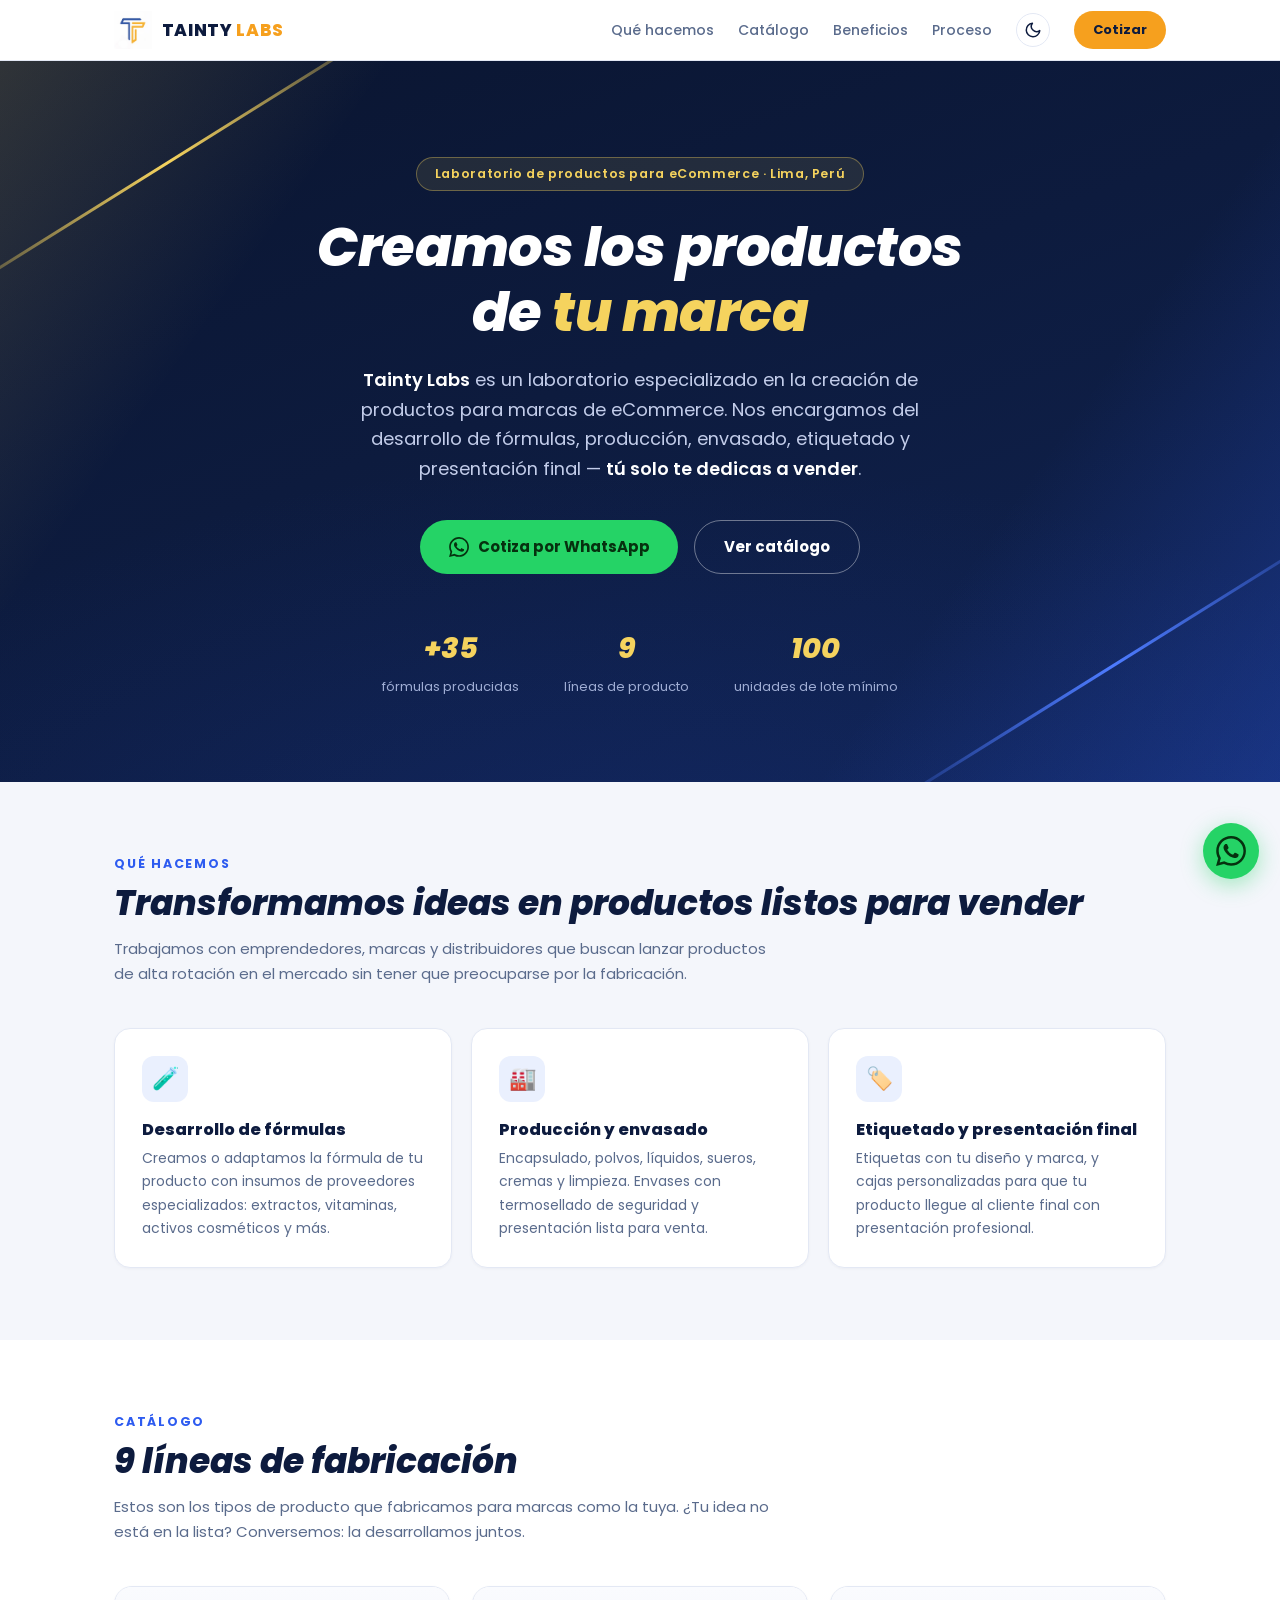
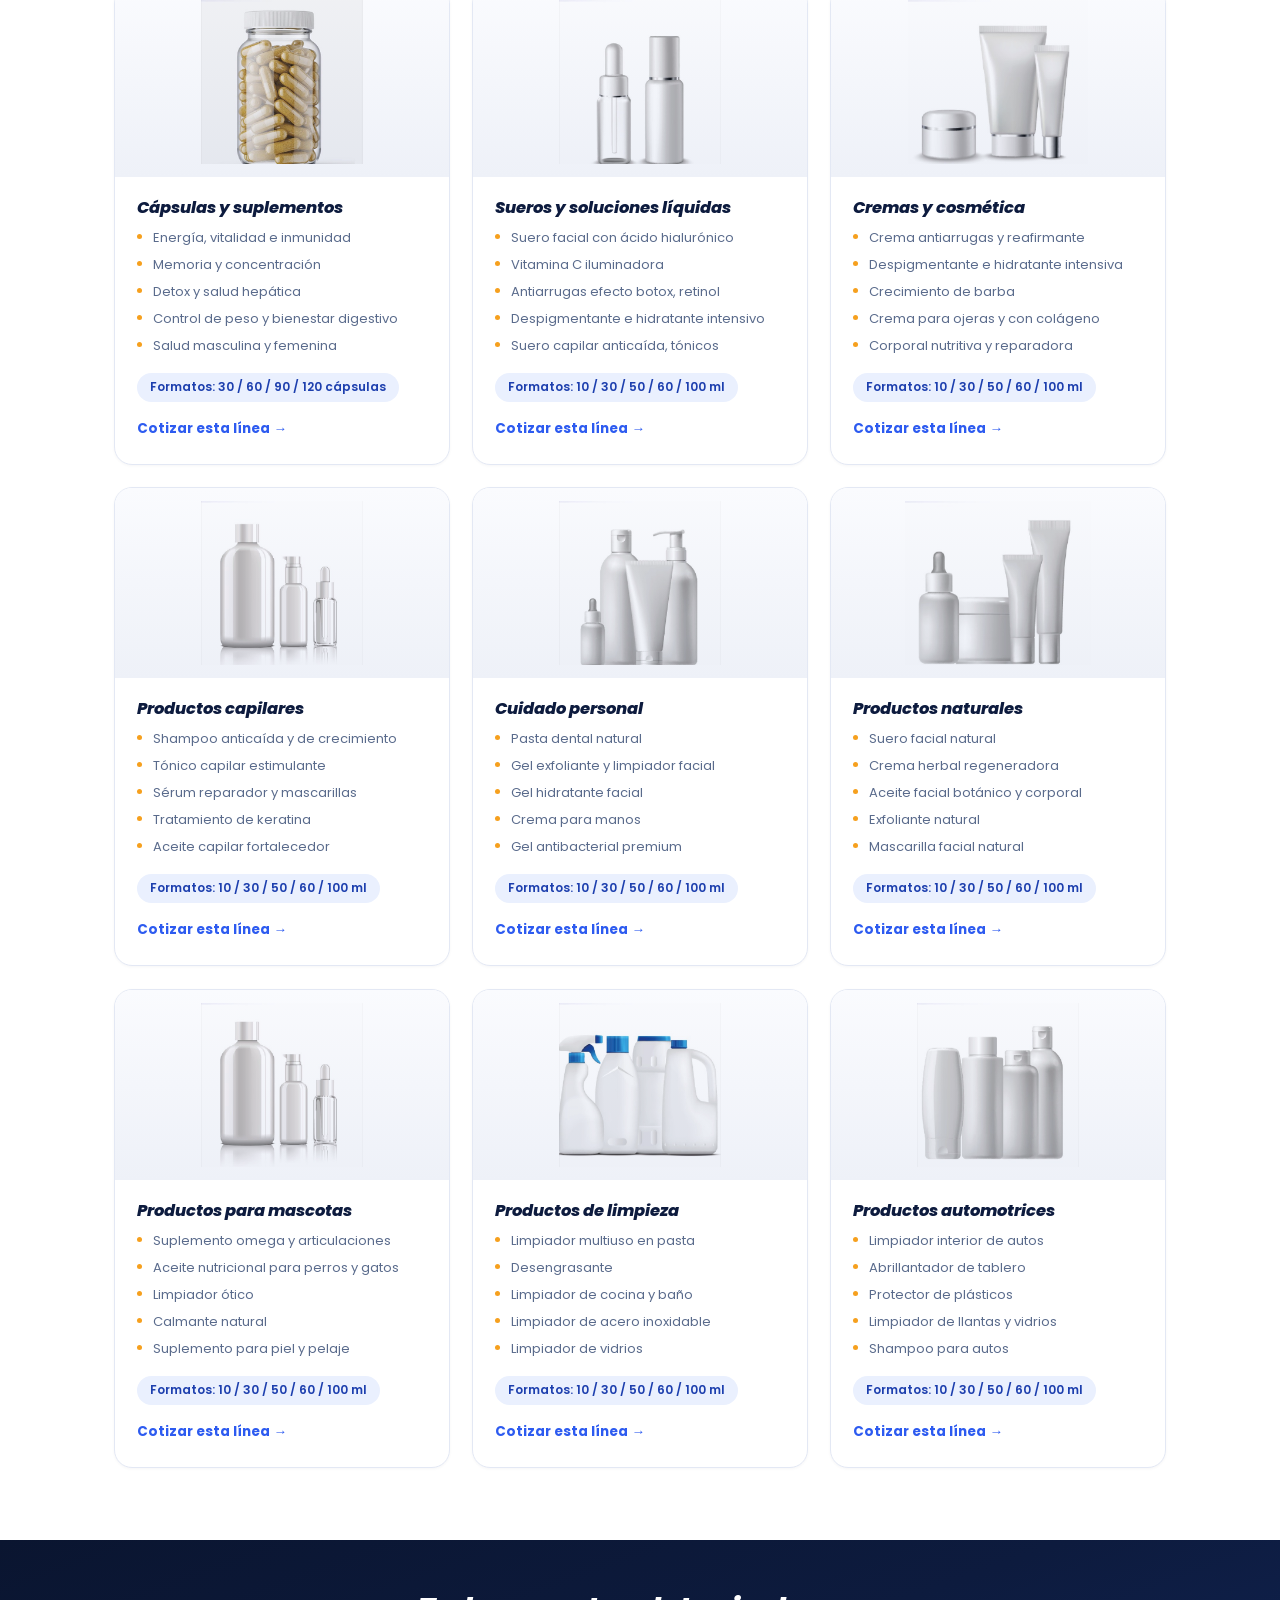
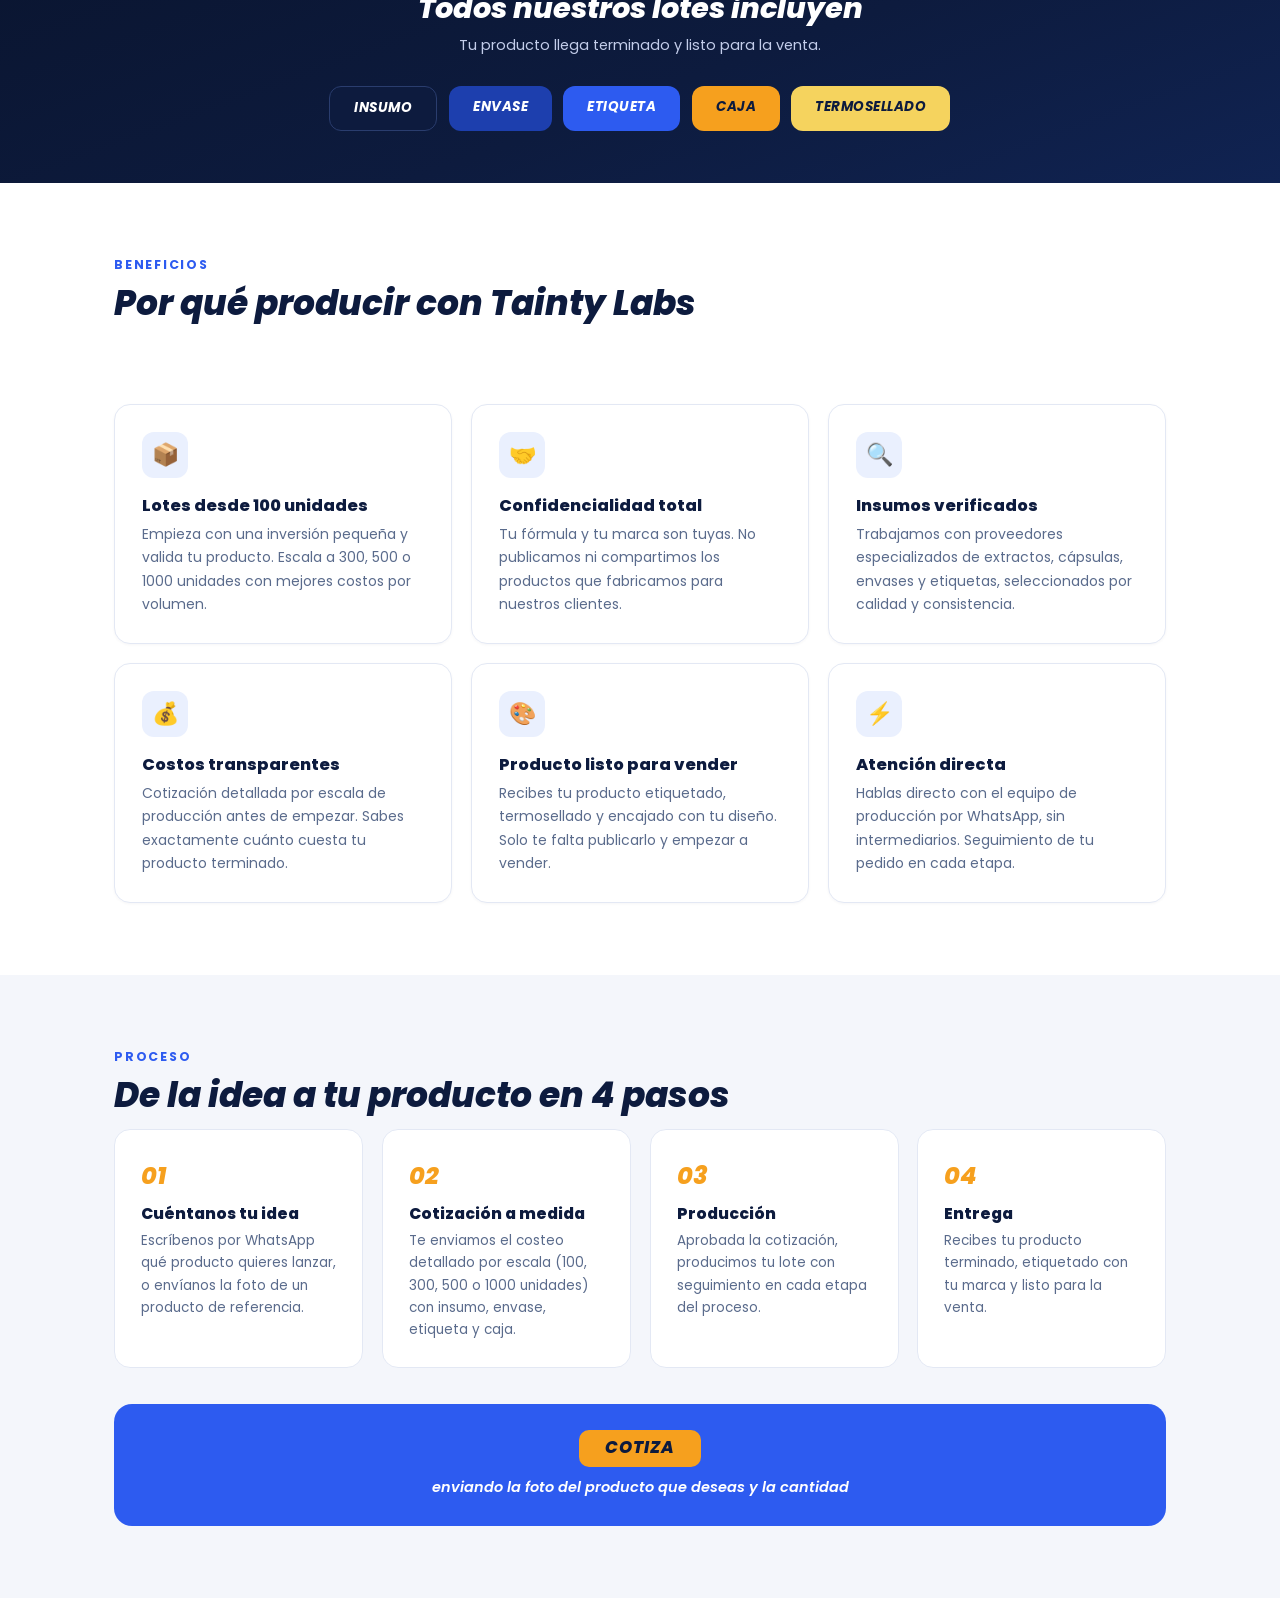
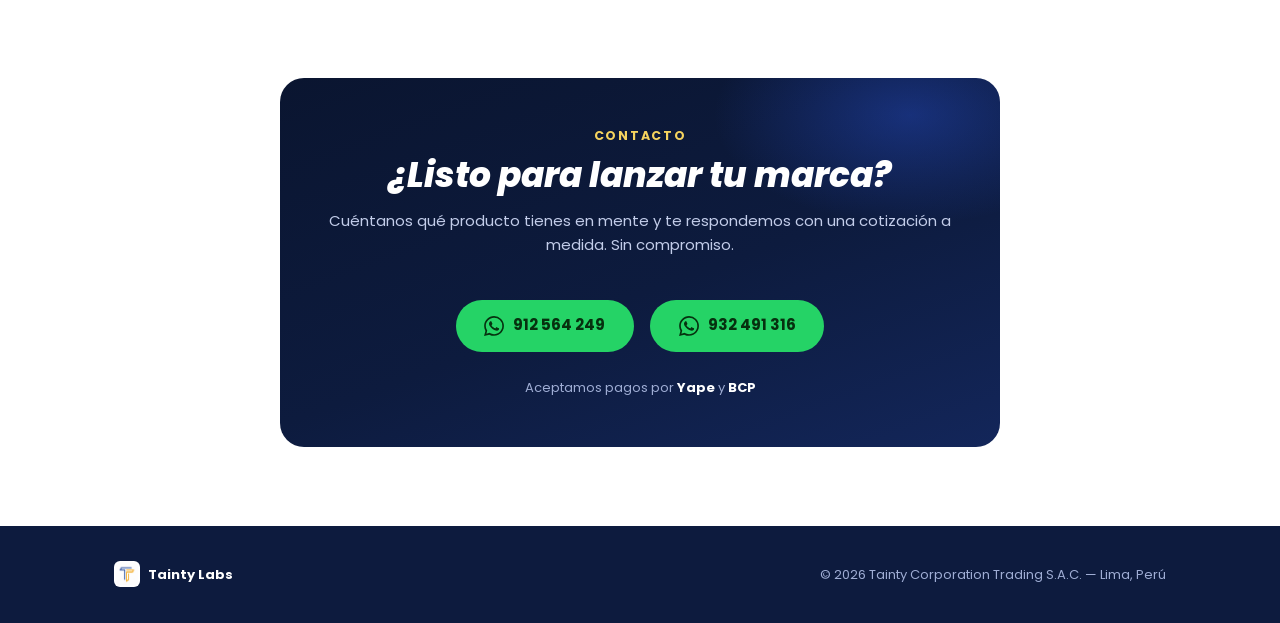
==== commit a12e2f56: "Animaciones al hacer scroll y botón de modo claro/oscuro con preferencia guardada Co-Authored-By: Cl" ====
--- a/index.html
+++ b/index.html
@@ -62,7 +62,30 @@
   --muted:#5a6b8c;
   --border:#e3e8f4;
   --wa:#25d366;
-}
+  /* tokens que cambian entre claro/oscuro */
+  --heading:#0d1b3e;
+  --surface:#ffffff;
+  --topbar-bg:rgba(255,255,255,.92);
+  --card-shadow:rgba(13,27,62,.04);
+  --card-shadow-hover:rgba(13,27,62,.08);
+}
+/* ===== Modo oscuro ===== */
+html.dark{
+  --bg:#0a1124;
+  --bg-soft:#0d1630;
+  --text:#dde4f5;
+  --muted:#94a3c4;
+  --border:rgba(255,255,255,.10);
+  --blue-soft:rgba(45,91,240,.20);
+  --royal:#7da0ff;
+  --heading:#eef2fc;
+  --surface:#121d3a;
+  --topbar-bg:rgba(10,17,36,.9);
+  --card-shadow:rgba(0,0,0,.35);
+  --card-shadow-hover:rgba(0,0,0,.5);
+}
+html{color-scheme:light}
+html.dark{color-scheme:dark}
 *{box-sizing:border-box;margin:0;padding:0}
 html{scroll-behavior:smooth}
 body{
@@ -80,7 +103,7 @@
 /* Topbar */
 .topbar{
   position:sticky;top:0;z-index:50;
-  background:rgba(255,255,255,.92);
+  background:var(--topbar-bg);
   backdrop-filter:blur(12px);
   border-bottom:1px solid var(--border);
 }
@@ -93,11 +116,23 @@
 .brand img{width:38px;height:38px}
 .brand .name{
   font-weight:800;font-size:17px;letter-spacing:.04em;
-  color:var(--navy);text-transform:uppercase;
+  color:var(--heading);text-transform:uppercase;
 }
 .brand .name span{color:var(--orange)}
 nav{display:flex;gap:1.5rem;align-items:center;font-size:14px;color:var(--muted);font-weight:500}
-nav a:hover{color:var(--navy)}
+nav a:hover{color:var(--heading)}
+.theme-toggle{
+  width:34px;height:34px;flex-shrink:0;
+  border:1px solid var(--border);border-radius:50%;
+  background:transparent;color:var(--heading);cursor:pointer;
+  display:flex;align-items:center;justify-content:center;
+  transition:background .2s,border-color .2s;
+}
+.theme-toggle:hover{background:var(--blue-soft);border-color:var(--blue)}
+.theme-toggle svg{width:18px;height:18px}
+.theme-toggle .icon-sun{display:none}
+html.dark .theme-toggle .icon-sun{display:block}
+html.dark .theme-toggle .icon-moon{display:none}
 .nav-cta{
   background:var(--orange);color:var(--navy);
   padding:.5rem 1.2rem;border-radius:26px;
@@ -176,7 +211,7 @@
 }
 .sec-title{
   font-size:clamp(1.5rem,3.4vw,2.15rem);
-  color:var(--navy);font-style:italic;
+  color:var(--heading);font-style:italic;
   margin-bottom:.8rem;
 }
 .sec-sub{color:var(--muted);max-width:660px;margin-bottom:2.6rem;font-size:15px}
@@ -184,20 +219,20 @@
 /* Cards genéricas */
 .grid3{display:grid;grid-template-columns:repeat(auto-fit,minmax(265px,1fr));gap:1.2rem}
 .card{
-  background:#fff;
+  background:var(--surface);
   border:1px solid var(--border);
   border-radius:16px;
   padding:1.7rem;
-  box-shadow:0 1px 3px rgba(13,27,62,.04);
-}
-.card:hover{box-shadow:0 8px 24px rgba(13,27,62,.08)}
+  box-shadow:0 1px 3px var(--card-shadow);
+}
+.card:hover{box-shadow:0 8px 24px var(--card-shadow-hover)}
 .card .icon{
   width:46px;height:46px;border-radius:12px;
   background:var(--blue-soft);
   display:flex;align-items:center;justify-content:center;
   font-size:22px;margin-bottom:1.1rem;
 }
-.card h3{font-size:1.02rem;color:var(--navy);margin-bottom:.5rem}
+.card h3{font-size:1.02rem;color:var(--heading);margin-bottom:.5rem}
 .card p{font-size:14px;color:var(--muted)}
 
 #que-hacemos{background:var(--bg-soft)}
@@ -205,15 +240,15 @@
 /* Catálogo */
 .cat-grid{display:grid;grid-template-columns:repeat(auto-fill,minmax(300px,1fr));gap:1.4rem}
 .cat-card{
-  background:#fff;
+  background:var(--surface);
   border:1px solid var(--border);
   border-radius:18px;
   overflow:hidden;
   display:flex;flex-direction:column;
-  box-shadow:0 1px 3px rgba(13,27,62,.04);
+  box-shadow:0 1px 3px var(--card-shadow);
   transition:box-shadow .2s,transform .2s;
 }
-.cat-card:hover{box-shadow:0 12px 30px rgba(13,27,62,.10);transform:translateY(-3px)}
+.cat-card:hover{box-shadow:0 12px 30px var(--card-shadow-hover);transform:translateY(-3px)}
 .cat-photo{
   background:linear-gradient(180deg,#fafbfe,#eef1f8);
   height:190px;display:flex;align-items:center;justify-content:center;
@@ -221,7 +256,7 @@
 }
 .cat-photo img{max-height:100%;width:auto;mix-blend-mode:multiply}
 .cat-body{padding:1.3rem 1.4rem 1.5rem;display:flex;flex-direction:column;flex:1}
-.cat-body h3{font-size:1.02rem;color:var(--navy);font-style:italic;margin-bottom:.6rem}
+.cat-body h3{font-size:1.02rem;color:var(--heading);font-style:italic;margin-bottom:.6rem}
 .cat-body ul{list-style:none;display:flex;flex-direction:column;gap:.35rem;margin-bottom:1rem}
 .cat-body li{
   font-size:13px;color:var(--muted);
@@ -266,7 +301,7 @@
 #proceso{background:var(--bg-soft)}
 .steps{display:grid;grid-template-columns:repeat(auto-fit,minmax(220px,1fr));gap:1.2rem;counter-reset:step;margin-bottom:2.2rem}
 .step{
-  background:#fff;border:1px solid var(--border);
+  background:var(--surface);border:1px solid var(--border);
   border-radius:16px;padding:1.6rem;counter-increment:step;
 }
 .step::before{
@@ -275,7 +310,7 @@
   font-size:1.5rem;color:var(--orange);
   display:block;margin-bottom:.6rem;
 }
-.step h3{font-size:.98rem;color:var(--navy);margin-bottom:.4rem}
+.step h3{font-size:.98rem;color:var(--heading);margin-bottom:.4rem}
 .step p{font-size:13.5px;color:var(--muted)}
 .cotiza-band{
   background:var(--blue);border-radius:18px;
@@ -336,7 +371,45 @@
 }
 .foot-brand{display:flex;align-items:center;gap:.5rem;color:#fff;font-weight:700}
 .foot-brand img{width:26px;height:26px;border-radius:6px;background:#fff;padding:2px}
+
+/* ===== Animaciones al hacer scroll ===== */
+.reveal{
+  opacity:0;
+  transform:translateY(34px);
+  transition:opacity .7s cubic-bezier(.22,.61,.36,1), transform .7s cubic-bezier(.22,.61,.36,1);
+  transition-delay:var(--reveal-delay, 0s);
+  will-change:opacity, transform;
+}
+.reveal.visible{
+  opacity:1;
+  transform:none;
+}
+/* Entrada del hero al cargar */
+.hero-anim{
+  opacity:0;
+  transform:translateY(26px);
+  animation:heroUp .8s cubic-bezier(.22,.61,.36,1) forwards;
+  animation-delay:var(--hero-delay, 0s);
+}
+@keyframes heroUp{to{opacity:1;transform:none}}
+
+/* Si el usuario prefiere menos movimiento, desactivamos todo */
+@media (prefers-reduced-motion: reduce){
+  .reveal{opacity:1;transform:none;transition:none}
+  .hero-anim{opacity:1;transform:none;animation:none}
+}
 </style>
+<script>
+/* Aplica el tema guardado (o el del sistema) ANTES de pintar, para evitar parpadeo */
+(function(){
+  try{
+    var saved = localStorage.getItem('tainty-theme');
+    var dark = saved ? saved === 'dark'
+                     : window.matchMedia('(prefers-color-scheme: dark)').matches;
+    if (dark) document.documentElement.classList.add('dark');
+  }catch(e){}
+})();
+</script>
 </head>
 <body>
 
@@ -351,6 +424,10 @@
       <a href="#catalogo">Catálogo</a>
       <a href="#beneficios">Beneficios</a>
       <a href="#proceso">Proceso</a>
+      <button class="theme-toggle" id="themeToggle" type="button" aria-label="Cambiar modo claro/oscuro" title="Modo claro/oscuro">
+        <svg class="icon-moon" viewBox="0 0 24 24" fill="none" stroke="currentColor" stroke-width="2" stroke-linecap="round" stroke-linejoin="round"><path d="M21 12.79A9 9 0 1 1 11.21 3 7 7 0 0 0 21 12.79z"/></svg>
+        <svg class="icon-sun" viewBox="0 0 24 24" fill="none" stroke="currentColor" stroke-width="2" stroke-linecap="round" stroke-linejoin="round"><circle cx="12" cy="12" r="4"/><path d="M12 2v2M12 20v2M4.93 4.93l1.41 1.41M17.66 17.66l1.41 1.41M2 12h2M20 12h2M6.34 17.66l-1.41 1.41M19.07 4.93l-1.41 1.41"/></svg>
+      </button>
       <a href="#contacto" class="nav-cta">Cotizar</a>
     </nav>
   </div>
@@ -685,6 +762,64 @@
   a.href = waUrl(WHATSAPP, 'Hola Tainty Labs, quiero cotizar la línea de ' + a.dataset.cat + ' para mi marca.');
 });
 document.getElementById('year').textContent = new Date().getFullYear();
+
+/* ===== Botón modo claro / oscuro ===== */
+(function(){
+  const btn = document.getElementById('themeToggle');
+  if (!btn) return;
+  btn.addEventListener('click', () => {
+    const isDark = document.documentElement.classList.toggle('dark');
+    try { localStorage.setItem('tainty-theme', isDark ? 'dark' : 'light'); } catch(e){}
+  });
+})();
+
+/* ===== Animación al hacer scroll =====
+   Cada elemento aparece deslizándose cuando entra en pantalla.
+   Los elementos de una misma fila/grupo entran escalonados (uno tras otro). */
+(function(){
+  const reduce = window.matchMedia('(prefers-reduced-motion: reduce)').matches;
+
+  /* Entrada del hero al cargar (escalonada) */
+  const heroEls = document.querySelectorAll('.hero .hero-badge, .hero h1, .hero p, .hero .hero-actions, .hero .hero-stats');
+  heroEls.forEach((el, i) => {
+    el.classList.add('hero-anim');
+    el.style.setProperty('--hero-delay', (i * 0.12) + 's');
+  });
+  if (reduce) return; // el CSS ya deja todo visible
+
+  /* Grupos a animar al hacer scroll. Dentro de cada grupo, los hijos se escalonan. */
+  const groups = [
+    ['#que-hacemos .sec-tag, #que-hacemos .sec-title, #que-hacemos .sec-sub'],
+    ['#que-hacemos .card'],
+    ['#catalogo .sec-tag, #catalogo .sec-title, #catalogo .sec-sub'],
+    ['#catalogo .cat-card'],
+    ['.incluye h2, .incluye p, .incluye .chip'],
+    ['#beneficios .sec-tag, #beneficios .sec-title, #beneficios .sec-sub'],
+    ['#beneficios .card'],
+    ['#proceso .sec-tag, #proceso .sec-title, #proceso .sec-sub'],
+    ['#proceso .step'],
+    ['#proceso .cotiza-band'],
+    ['#contacto .contact-box']
+  ];
+  groups.forEach(sel => {
+    const els = document.querySelectorAll(sel[0]);
+    els.forEach((el, i) => {
+      el.classList.add('reveal');
+      el.style.setProperty('--reveal-delay', Math.min(i * 0.09, 0.45) + 's');
+    });
+  });
+
+  const io = new IntersectionObserver((entries) => {
+    entries.forEach(e => {
+      if (e.isIntersecting){
+        e.target.classList.add('visible');
+        io.unobserve(e.target); // anima una sola vez
+      }
+    });
+  }, { threshold: 0.12, rootMargin: '0px 0px -8% 0px' });
+
+  document.querySelectorAll('.reveal').forEach(el => io.observe(el));
+})();
 </script>
 
 </body>
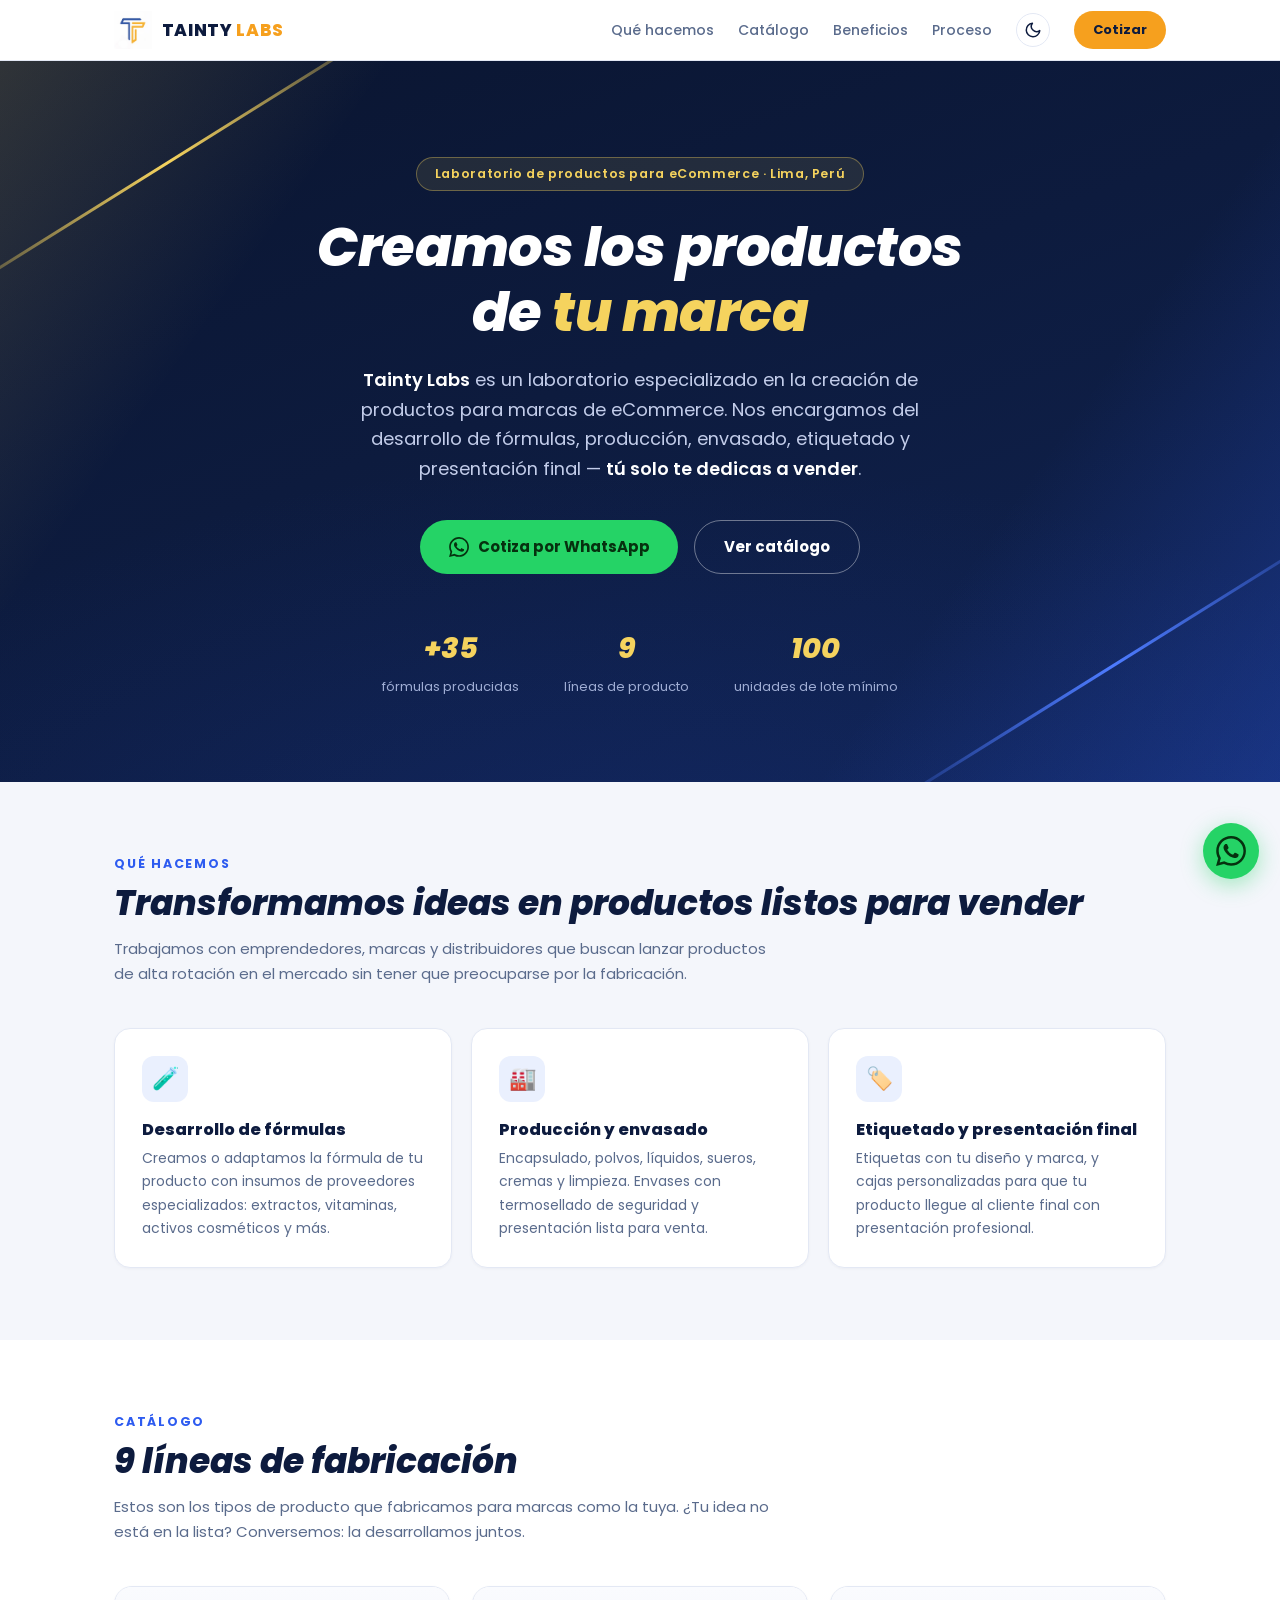
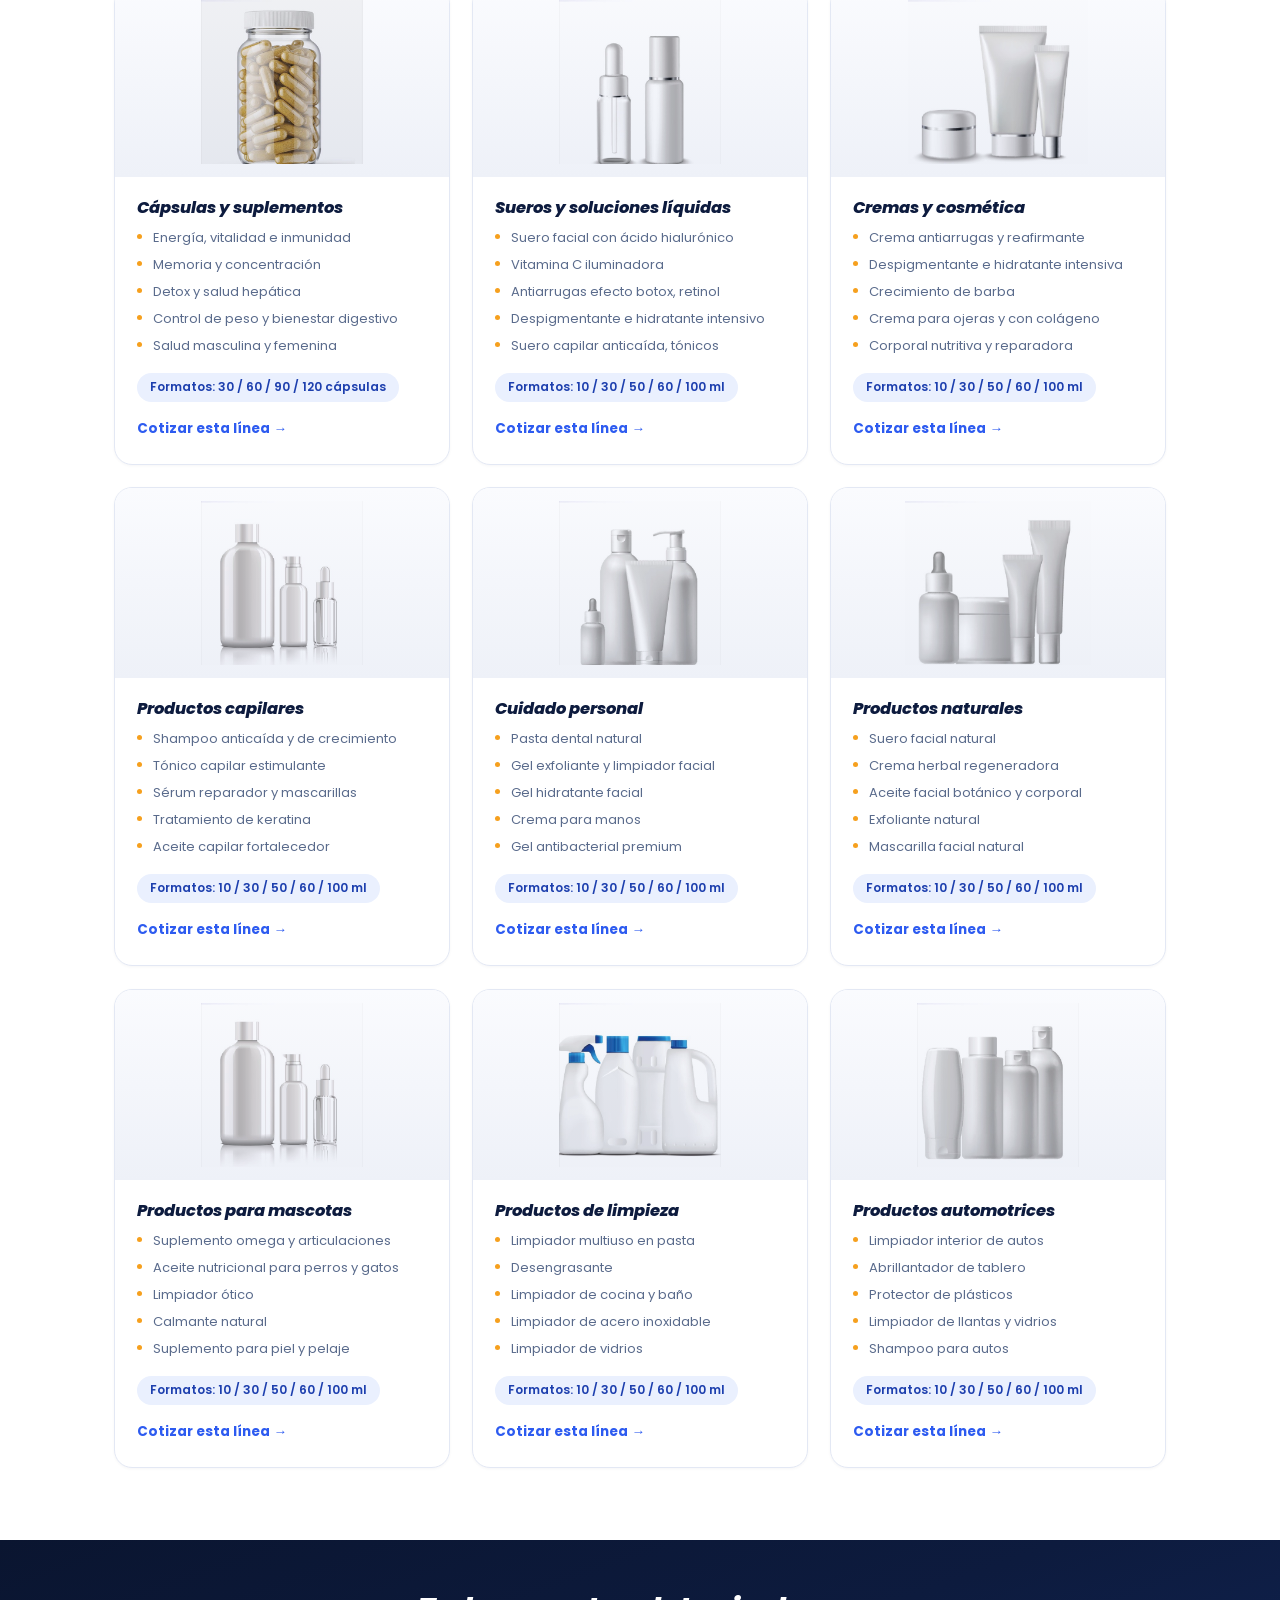
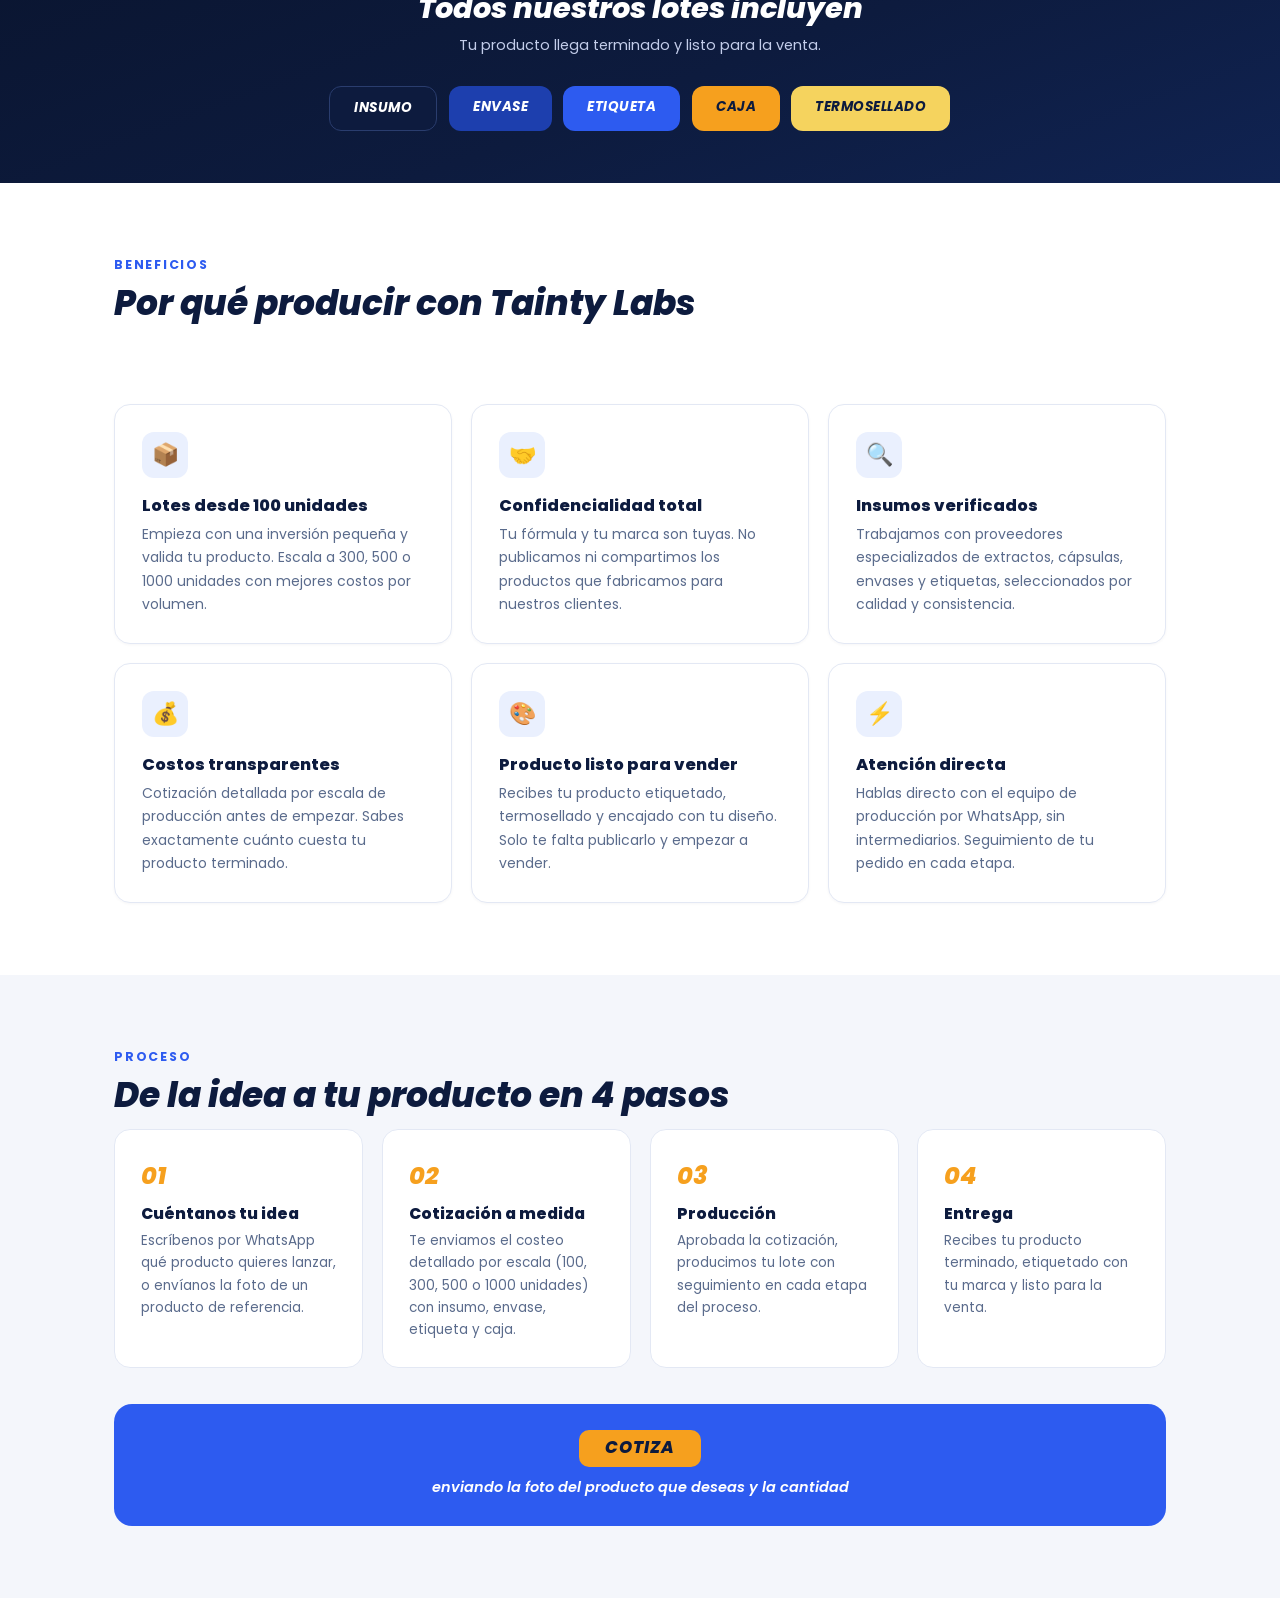
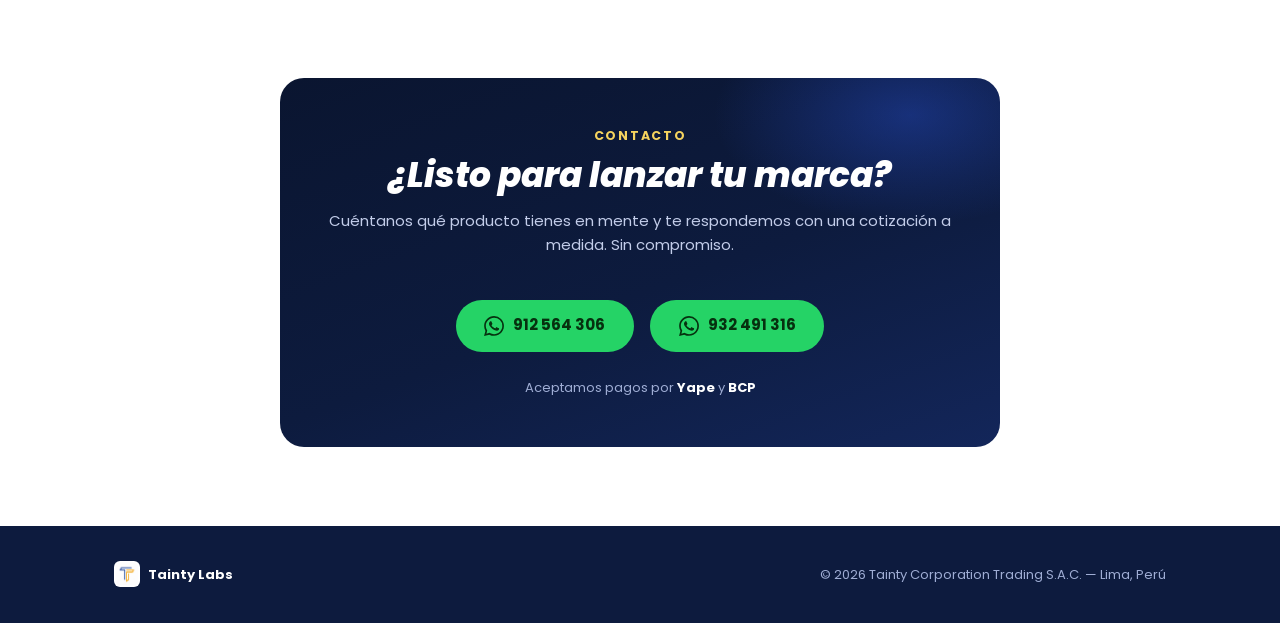
==== commit 9e44c359: "Actualizar número de WhatsApp principal a 912564306" ====
--- a/index.html
+++ b/index.html
@@ -38,10 +38,19 @@
   "url": "https://taintycorporation.pe/",
   "logo": "https://taintycorporation.pe/apple-touch-icon.png",
   "description": "Laboratorio especializado en la creación de productos para marcas de eCommerce: suplementos, cosmética, capilares, limpieza y más. Lima, Perú.",
-  "telephone": "+51912564249",
+  "telephone": "+51912564306",
   "areaServed": "PE",
   "address": {"@type": "PostalAddress", "addressLocality": "Lima", "addressCountry": "PE"}
 }
+</script>
+
+<!-- Google Analytics (GA4) -->
+<script async src="https://www.googletagmanager.com/gtag/js?id=G-0XZEC6JC2C"></script>
+<script>
+  window.dataLayer = window.dataLayer || [];
+  function gtag(){dataLayer.push(arguments);}
+  gtag('js', new Date());
+  gtag('config', 'G-0XZEC6JC2C');
 </script>
 
 <link rel="preconnect" href="https://fonts.googleapis.com">
@@ -725,7 +734,7 @@
       <div class="phones">
         <a class="btn btn-wa wa-link" href="#" target="_blank" rel="noopener">
           <svg width="20" height="20" viewBox="0 0 24 24" fill="currentColor"><path d="M17.47 14.38c-.3-.15-1.76-.87-2.03-.97-.27-.1-.47-.15-.67.15-.2.3-.77.97-.94 1.17-.17.2-.35.22-.65.07-.3-.15-1.25-.46-2.39-1.47-.88-.79-1.48-1.76-1.65-2.06-.17-.3-.02-.46.13-.61.14-.13.3-.35.45-.52.15-.17.2-.3.3-.5.1-.2.05-.37-.02-.52-.08-.15-.67-1.62-.92-2.22-.24-.58-.49-.5-.67-.51l-.57-.01c-.2 0-.52.07-.8.37-.27.3-1.04 1.02-1.04 2.5 0 1.47 1.07 2.89 1.22 3.09.15.2 2.1 3.2 5.08 4.49.71.31 1.26.49 1.7.63.71.23 1.36.2 1.87.12.57-.09 1.76-.72 2-1.41.25-.7.25-1.3.18-1.42-.08-.13-.28-.2-.58-.35M12.05 21.79h-.01a9.87 9.87 0 0 1-5.03-1.38l-.36-.21-3.74.98 1-3.65-.24-.37a9.86 9.86 0 0 1-1.51-5.26c0-5.45 4.44-9.88 9.9-9.88a9.83 9.83 0 0 1 7 2.9 9.83 9.83 0 0 1 2.89 7c0 5.45-4.44 9.89-9.9 9.89m8.42-18.3A11.82 11.82 0 0 0 12.05 0C5.5 0 .16 5.34.16 11.9c0 2.1.55 4.14 1.59 5.95L.06 24l6.3-1.65a11.88 11.88 0 0 0 5.68 1.45h.01c6.55 0 11.89-5.34 11.89-11.9 0-3.18-1.24-6.16-3.47-8.41"/></svg>
-        912 564 249
+        912 564 306
         </a>
         <a class="btn btn-wa wa-link2" href="#" target="_blank" rel="noopener">
           <svg width="20" height="20" viewBox="0 0 24 24" fill="currentColor"><path d="M17.47 14.38c-.3-.15-1.76-.87-2.03-.97-.27-.1-.47-.15-.67.15-.2.3-.77.97-.94 1.17-.17.2-.35.22-.65.07-.3-.15-1.25-.46-2.39-1.47-.88-.79-1.48-1.76-1.65-2.06-.17-.3-.02-.46.13-.61.14-.13.3-.35.45-.52.15-.17.2-.3.3-.5.1-.2.05-.37-.02-.52-.08-.15-.67-1.62-.92-2.22-.24-.58-.49-.5-.67-.51l-.57-.01c-.2 0-.52.07-.8.37-.27.3-1.04 1.02-1.04 2.5 0 1.47 1.07 2.89 1.22 3.09.15.2 2.1 3.2 5.08 4.49.71.31 1.26.49 1.7.63.71.23 1.36.2 1.87.12.57-.09 1.76-.72 2-1.41.25-.7.25-1.3.18-1.42-.08-.13-.28-.2-.58-.35M12.05 21.79h-.01a9.87 9.87 0 0 1-5.03-1.38l-.36-.21-3.74.98 1-3.65-.24-.37a9.86 9.86 0 0 1-1.51-5.26c0-5.45 4.44-9.88 9.9-9.88a9.83 9.83 0 0 1 7 2.9 9.83 9.83 0 0 1 2.89 7c0 5.45-4.44 9.89-9.9 9.89m8.42-18.3A11.82 11.82 0 0 0 12.05 0C5.5 0 .16 5.34.16 11.9c0 2.1.55 4.14 1.59 5.95L.06 24l6.3-1.65a11.88 11.88 0 0 0 5.68 1.45h.01c6.55 0 11.89-5.34 11.89-11.9 0-3.18-1.24-6.16-3.47-8.41"/></svg>
@@ -751,7 +760,7 @@
 <script>
 /* ===== CONFIGURACIÓN =====
    Números de WhatsApp (código de país + número, sin espacios ni +) */
-const WHATSAPP  = '51912564249';
+const WHATSAPP  = '51912564306';
 const WHATSAPP2 = '51932491316';
 const WA_MSG = 'Hola Tainty Labs, vi su página web y quiero cotizar un producto para mi marca.';
 
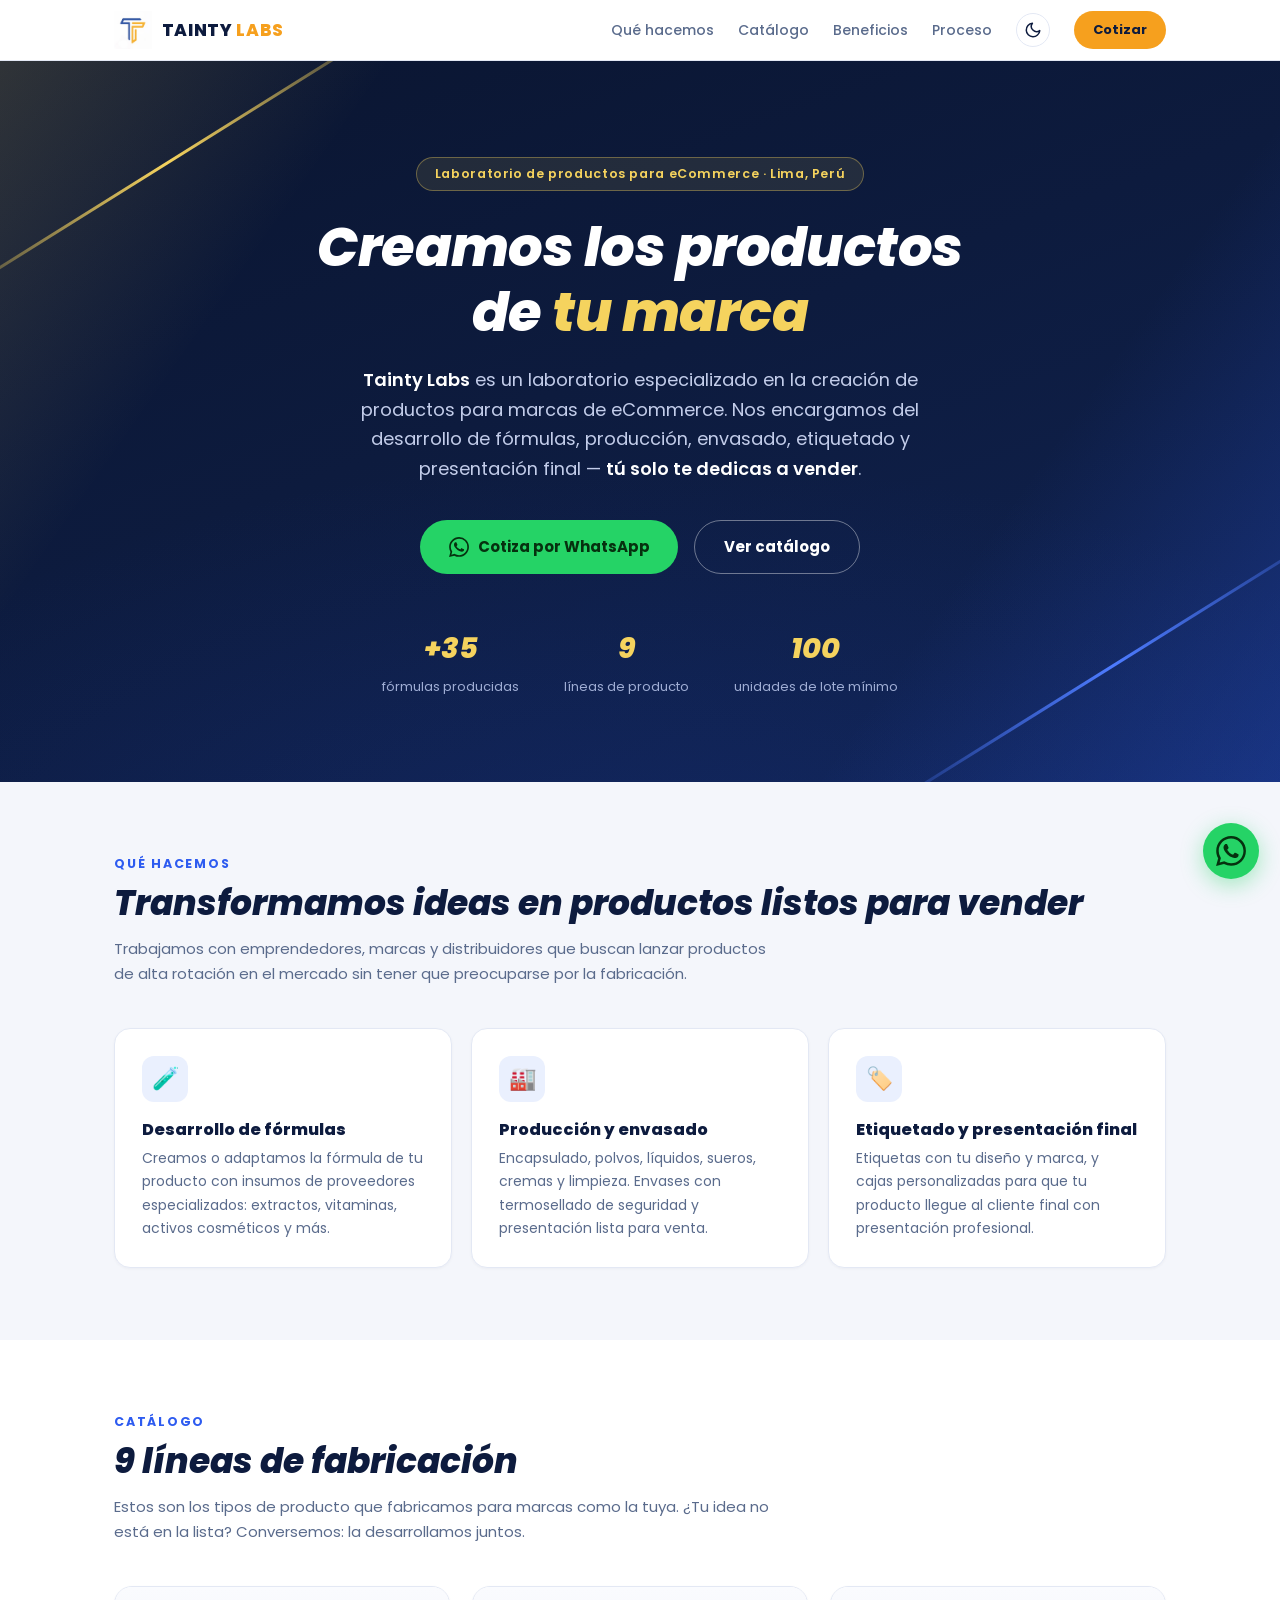
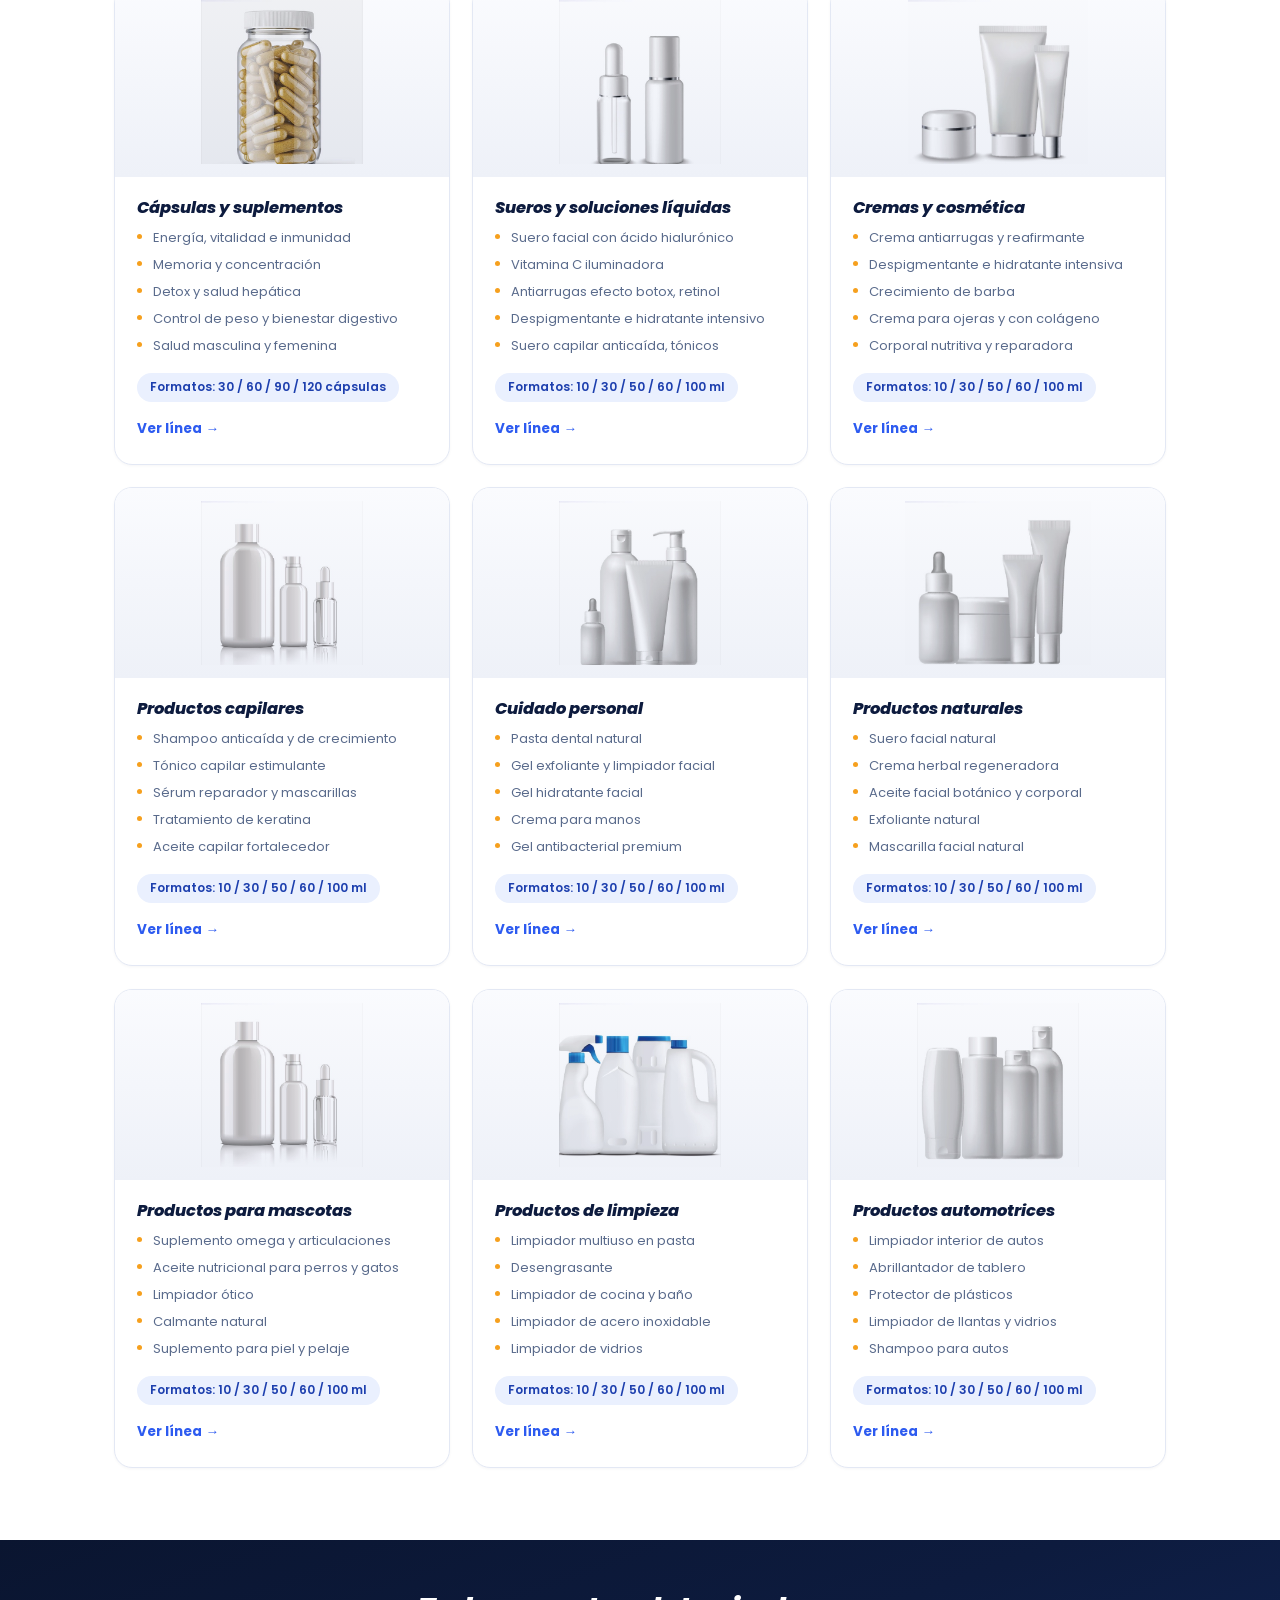
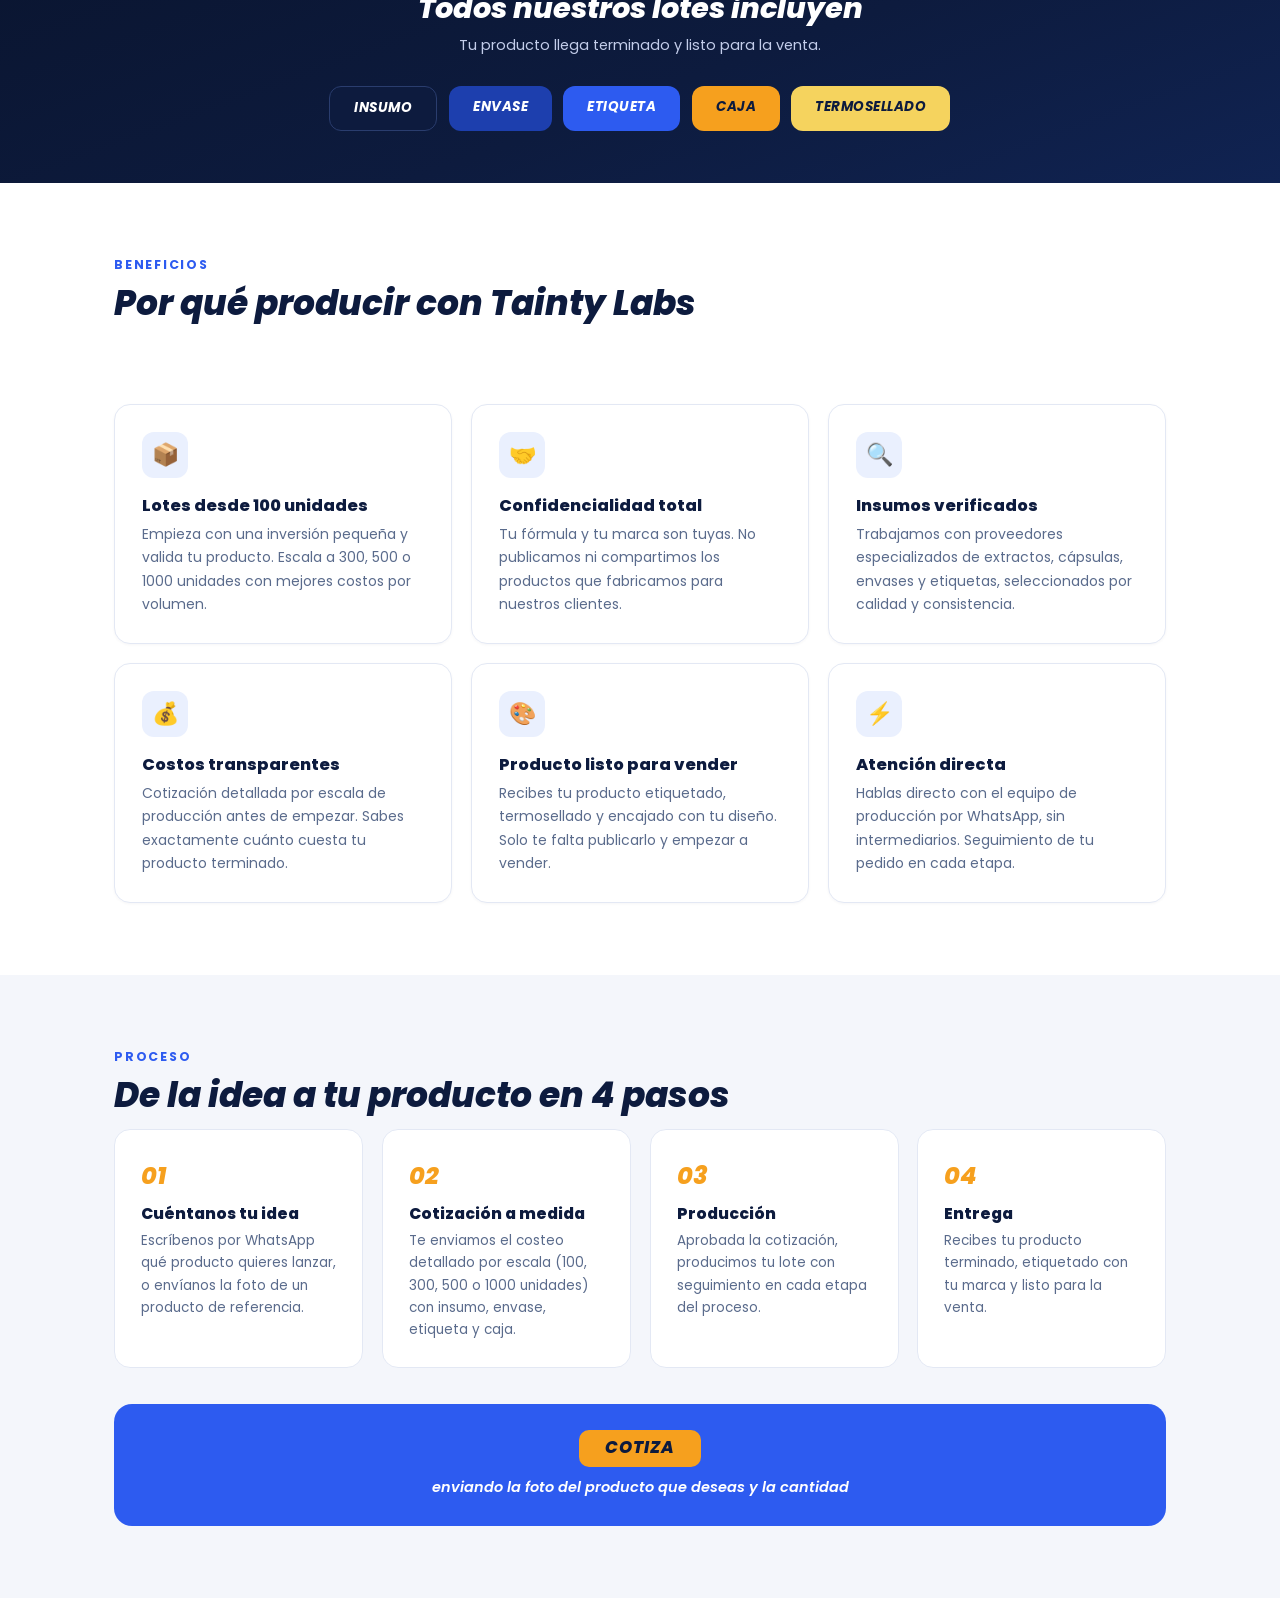
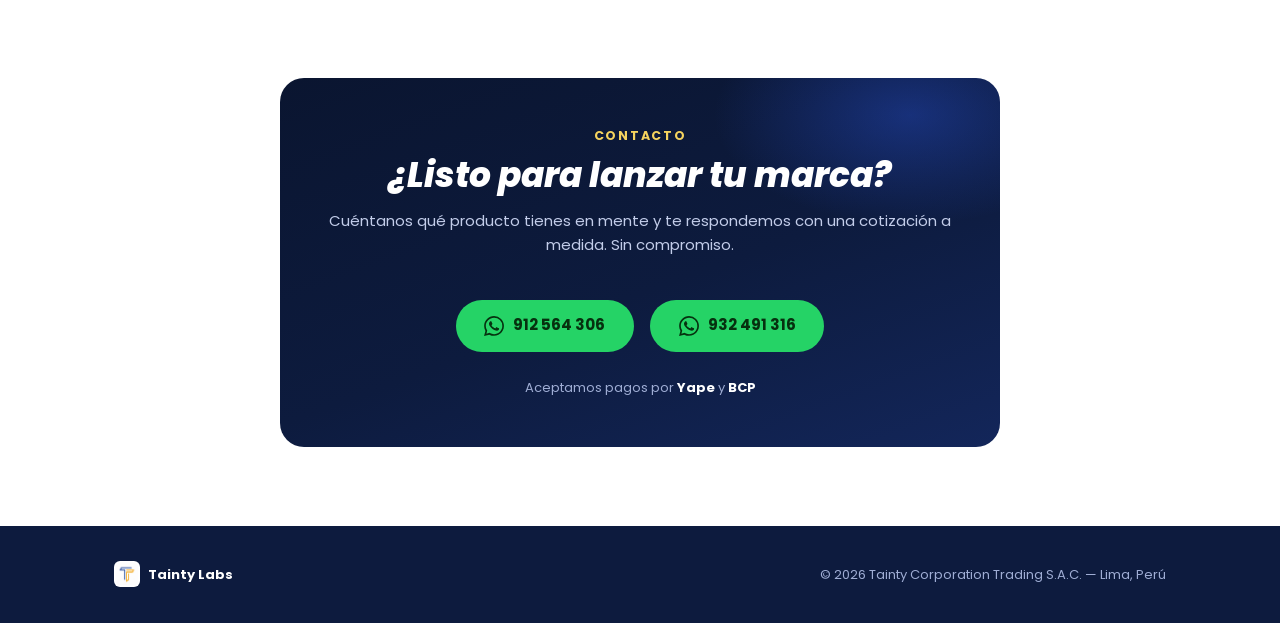
==== commit 5e39d267: "Página propia por línea de producción (9 páginas de detalle) + estilos/JS compartidos - Catálogo enl" ====
--- a/index.html
+++ b/index.html
@@ -56,358 +56,7 @@
 <link rel="preconnect" href="https://fonts.googleapis.com">
 <link rel="preconnect" href="https://fonts.gstatic.com" crossorigin>
 <link href="https://fonts.googleapis.com/css2?family=Poppins:ital,wght@0,400;0,500;0,600;0,700;0,800;1,600;1,700;1,800&display=swap" rel="stylesheet">
-<style>
-:root{
-  --navy:#0d1b3e;
-  --navy2:#13265a;
-  --royal:#1d3fae;
-  --blue:#2d5bf0;
-  --blue-soft:#eaf0fe;
-  --orange:#f6a01e;
-  --gold:#f5d35e;
-  --bg:#ffffff;
-  --bg-soft:#f4f6fb;
-  --text:#14213d;
-  --muted:#5a6b8c;
-  --border:#e3e8f4;
-  --wa:#25d366;
-  /* tokens que cambian entre claro/oscuro */
-  --heading:#0d1b3e;
-  --surface:#ffffff;
-  --topbar-bg:rgba(255,255,255,.92);
-  --card-shadow:rgba(13,27,62,.04);
-  --card-shadow-hover:rgba(13,27,62,.08);
-}
-/* ===== Modo oscuro ===== */
-html.dark{
-  --bg:#0a1124;
-  --bg-soft:#0d1630;
-  --text:#dde4f5;
-  --muted:#94a3c4;
-  --border:rgba(255,255,255,.10);
-  --blue-soft:rgba(45,91,240,.20);
-  --royal:#7da0ff;
-  --heading:#eef2fc;
-  --surface:#121d3a;
-  --topbar-bg:rgba(10,17,36,.9);
-  --card-shadow:rgba(0,0,0,.35);
-  --card-shadow-hover:rgba(0,0,0,.5);
-}
-html{color-scheme:light}
-html.dark{color-scheme:dark}
-*{box-sizing:border-box;margin:0;padding:0}
-html{scroll-behavior:smooth}
-body{
-  font-family:'Poppins',sans-serif;
-  background:var(--bg);
-  color:var(--text);
-  line-height:1.65;
-  overflow-x:hidden;
-}
-h1,h2,h3{line-height:1.2;font-weight:800}
-a{color:inherit;text-decoration:none}
-img{max-width:100%;display:block}
-.wrap{max-width:1100px;margin:0 auto;padding:0 1.5rem}
-
-/* Topbar */
-.topbar{
-  position:sticky;top:0;z-index:50;
-  background:var(--topbar-bg);
-  backdrop-filter:blur(12px);
-  border-bottom:1px solid var(--border);
-}
-.topbar-inner{
-  max-width:1100px;margin:0 auto;
-  display:flex;align-items:center;justify-content:space-between;
-  padding:.7rem 1.5rem;
-}
-.brand{display:flex;align-items:center;gap:.6rem}
-.brand img{width:38px;height:38px}
-.brand .name{
-  font-weight:800;font-size:17px;letter-spacing:.04em;
-  color:var(--heading);text-transform:uppercase;
-}
-.brand .name span{color:var(--orange)}
-nav{display:flex;gap:1.5rem;align-items:center;font-size:14px;color:var(--muted);font-weight:500}
-nav a:hover{color:var(--heading)}
-.theme-toggle{
-  width:34px;height:34px;flex-shrink:0;
-  border:1px solid var(--border);border-radius:50%;
-  background:transparent;color:var(--heading);cursor:pointer;
-  display:flex;align-items:center;justify-content:center;
-  transition:background .2s,border-color .2s;
-}
-.theme-toggle:hover{background:var(--blue-soft);border-color:var(--blue)}
-.theme-toggle svg{width:18px;height:18px}
-.theme-toggle .icon-sun{display:none}
-html.dark .theme-toggle .icon-sun{display:block}
-html.dark .theme-toggle .icon-moon{display:none}
-.nav-cta{
-  background:var(--orange);color:var(--navy);
-  padding:.5rem 1.2rem;border-radius:26px;
-  font-size:13px;font-weight:700;
-}
-.nav-cta:hover{filter:brightness(1.06);color:var(--navy)}
-@media(max-width:780px){nav a:not(.nav-cta){display:none}}
-
-/* Hero — estilo portada del brochure: azul marino + destellos dorado/azul */
-.hero{
-  position:relative;overflow:hidden;
-  background:
-    linear-gradient(125deg, rgba(245,211,94,.16) 0%, transparent 22%),
-    linear-gradient(305deg, rgba(45,91,240,.30) 0%, transparent 26%),
-    radial-gradient(ellipse 70% 60% at 50% 115%, #1d3fae33, transparent),
-    linear-gradient(160deg, #0a1530, var(--navy) 45%, #102352);
-  color:#fff;
-  padding:6rem 0 5.2rem;
-  text-align:center;
-}
-.hero::before,.hero::after{
-  content:'';position:absolute;height:3px;width:46%;
-  background:linear-gradient(90deg, transparent, var(--gold), transparent);
-  transform:rotate(-32deg);
-}
-.hero::before{top:14%;left:-10%}
-.hero::after{
-  bottom:16%;right:-10%;
-  background:linear-gradient(90deg, transparent, #4d7bff, transparent);
-}
-.hero .wrap{position:relative;z-index:1}
-.hero-badge{
-  display:inline-block;
-  font-size:12.5px;font-weight:600;letter-spacing:.05em;
-  color:var(--gold);background:rgba(245,211,94,.1);
-  border:1px solid rgba(245,211,94,.35);
-  padding:.35rem 1.1rem;border-radius:26px;
-  margin-bottom:1.5rem;
-  max-width:94%;
-}
-@media(max-width:480px){.hero-badge{font-size:11px}}
-.hero h1{
-  font-size:clamp(2rem,5.2vw,3.4rem);
-  font-style:italic;
-  margin-bottom:1.2rem;letter-spacing:-.01em;
-}
-.hero h1 em{font-style:italic;color:var(--gold)}
-.hero p{
-  font-size:clamp(.98rem,2vw,1.12rem);
-  color:#c3cdea;max-width:640px;margin:0 auto 2.3rem;
-}
-.hero p b{color:#fff;font-weight:600}
-.hero-actions{display:flex;gap:1rem;justify-content:center;flex-wrap:wrap}
-.btn{
-  display:inline-flex;align-items:center;gap:.55rem;
-  padding:.85rem 1.8rem;border-radius:32px;
-  font-size:15px;font-weight:700;
-  transition:transform .15s,filter .15s;
-}
-.btn:hover{transform:translateY(-2px);filter:brightness(1.05)}
-.btn-wa{background:var(--wa);color:#06310f}
-.btn-ghost{border:1.5px solid rgba(255,255,255,.4);color:#fff}
-.hero-stats{
-  display:flex;gap:2.8rem;justify-content:center;flex-wrap:wrap;
-  margin-top:3.2rem;
-}
-.stat b{display:block;font-size:1.8rem;font-weight:800;color:var(--gold);font-style:italic}
-.stat span{font-size:13px;color:#9fadd4}
-
-/* Secciones */
-section{padding:4.5rem 0}
-.sec-tag{
-  font-size:12.5px;font-weight:700;letter-spacing:.14em;
-  text-transform:uppercase;color:var(--blue);
-  margin-bottom:.5rem;
-}
-.sec-title{
-  font-size:clamp(1.5rem,3.4vw,2.15rem);
-  color:var(--heading);font-style:italic;
-  margin-bottom:.8rem;
-}
-.sec-sub{color:var(--muted);max-width:660px;margin-bottom:2.6rem;font-size:15px}
-
-/* Cards genéricas */
-.grid3{display:grid;grid-template-columns:repeat(auto-fit,minmax(265px,1fr));gap:1.2rem}
-.card{
-  background:var(--surface);
-  border:1px solid var(--border);
-  border-radius:16px;
-  padding:1.7rem;
-  box-shadow:0 1px 3px var(--card-shadow);
-}
-.card:hover{box-shadow:0 8px 24px var(--card-shadow-hover)}
-.card .icon{
-  width:46px;height:46px;border-radius:12px;
-  background:var(--blue-soft);
-  display:flex;align-items:center;justify-content:center;
-  font-size:22px;margin-bottom:1.1rem;
-}
-.card h3{font-size:1.02rem;color:var(--heading);margin-bottom:.5rem}
-.card p{font-size:14px;color:var(--muted)}
-
-#que-hacemos{background:var(--bg-soft)}
-
-/* Catálogo */
-.cat-grid{display:grid;grid-template-columns:repeat(auto-fill,minmax(300px,1fr));gap:1.4rem}
-.cat-card{
-  background:var(--surface);
-  border:1px solid var(--border);
-  border-radius:18px;
-  overflow:hidden;
-  display:flex;flex-direction:column;
-  box-shadow:0 1px 3px var(--card-shadow);
-  transition:box-shadow .2s,transform .2s;
-}
-.cat-card:hover{box-shadow:0 12px 30px var(--card-shadow-hover);transform:translateY(-3px)}
-.cat-photo{
-  background:linear-gradient(180deg,#fafbfe,#eef1f8);
-  height:190px;display:flex;align-items:center;justify-content:center;
-  padding:.8rem;
-}
-.cat-photo img{max-height:100%;width:auto;mix-blend-mode:multiply}
-.cat-body{padding:1.3rem 1.4rem 1.5rem;display:flex;flex-direction:column;flex:1}
-.cat-body h3{font-size:1.02rem;color:var(--heading);font-style:italic;margin-bottom:.6rem}
-.cat-body ul{list-style:none;display:flex;flex-direction:column;gap:.35rem;margin-bottom:1rem}
-.cat-body li{
-  font-size:13px;color:var(--muted);
-  padding-left:1rem;position:relative;
-}
-.cat-body li::before{
-  content:'';position:absolute;left:0;top:.55em;
-  width:5px;height:5px;border-radius:50%;background:var(--orange);
-}
-.cat-format{
-  font-size:12px;font-weight:600;color:var(--royal);
-  background:var(--blue-soft);
-  padding:.3rem .8rem;border-radius:18px;
-  align-self:flex-start;margin-bottom:1rem;
-}
-.cat-cta{
-  margin-top:auto;
-  font-size:13.5px;font-weight:700;color:var(--blue);
-}
-.cat-cta:hover{color:var(--royal)}
-
-/* Banda "todo incluye" — chips como el brochure */
-.incluye{
-  background:linear-gradient(160deg,#0a1530,var(--navy) 55%,#102352);
-  padding:3.2rem 0;text-align:center;color:#fff;
-}
-.incluye h2{font-style:italic;font-size:clamp(1.3rem,3vw,1.8rem);margin-bottom:.5rem}
-.incluye p{color:#c3cdea;font-size:14.5px;margin-bottom:1.8rem}
-.chips{display:flex;gap:.7rem;justify-content:center;flex-wrap:wrap}
-.chip{
-  font-size:13.5px;font-weight:700;font-style:italic;
-  padding:.65rem 1.5rem;border-radius:12px;letter-spacing:.04em;
-  text-transform:uppercase;
-}
-.chip:nth-child(1){background:#0d1b3e;border:1px solid #2a3d6e;color:#fff}
-.chip:nth-child(2){background:#1d3fae;color:#fff}
-.chip:nth-child(3){background:#2d5bf0;color:#fff}
-.chip:nth-child(4){background:#f6a01e;color:#0d1b3e}
-.chip:nth-child(5){background:#f5d35e;color:#0d1b3e}
-
-/* Proceso */
-#proceso{background:var(--bg-soft)}
-.steps{display:grid;grid-template-columns:repeat(auto-fit,minmax(220px,1fr));gap:1.2rem;counter-reset:step;margin-bottom:2.2rem}
-.step{
-  background:var(--surface);border:1px solid var(--border);
-  border-radius:16px;padding:1.6rem;counter-increment:step;
-}
-.step::before{
-  content:counter(step,decimal-leading-zero);
-  font-weight:800;font-style:italic;
-  font-size:1.5rem;color:var(--orange);
-  display:block;margin-bottom:.6rem;
-}
-.step h3{font-size:.98rem;color:var(--heading);margin-bottom:.4rem}
-.step p{font-size:13.5px;color:var(--muted)}
-.cotiza-band{
-  background:var(--blue);border-radius:18px;
-  padding:1.6rem 2rem;text-align:center;color:#fff;
-}
-.cotiza-band .tag{
-  display:inline-block;background:var(--orange);color:var(--navy);
-  font-weight:800;font-style:italic;font-size:1.05rem;
-  padding:.3rem 1.6rem;border-radius:10px;margin-bottom:.6rem;
-  letter-spacing:.06em;text-transform:uppercase;
-}
-.cotiza-band p{font-weight:600;font-style:italic;font-size:14.5px}
-
-/* Contacto */
-#contacto{text-align:center;padding:5rem 0}
-.contact-box{
-  background:linear-gradient(160deg,#0a1530,var(--navy) 55%,#13265a);
-  border-radius:24px;
-  padding:3rem 2rem;
-  max-width:720px;margin:0 auto;color:#fff;
-  position:relative;overflow:hidden;
-}
-.contact-box::before{
-  content:'';position:absolute;top:-20%;right:-15%;
-  width:55%;height:60%;
-  background:radial-gradient(ellipse, rgba(45,91,240,.35), transparent 70%);
-}
-.contact-box .sec-title{color:#fff}
-.contact-box .sec-sub{color:#c3cdea;margin-left:auto;margin-right:auto}
-.contact-box>*{position:relative}
-.phones{
-  display:flex;gap:1rem;justify-content:center;flex-wrap:wrap;
-  margin-bottom:1.4rem;
-}
-.pagos{margin-top:1.6rem;font-size:13px;color:#9fadd4}
-.pagos b{color:#fff}
-
-/* WhatsApp flotante */
-.wa-float{
-  position:fixed;right:1.3rem;bottom:1.3rem;z-index:60;
-  width:56px;height:56px;border-radius:50%;
-  background:var(--wa);
-  display:flex;align-items:center;justify-content:center;
-  box-shadow:0 6px 22px rgba(37,211,102,.4);
-  transition:transform .15s;
-}
-.wa-float:hover{transform:scale(1.08)}
-.wa-float svg{width:30px;height:30px;fill:#06310f}
-
-/* Footer */
-footer{
-  background:var(--navy);color:#9fadd4;
-  padding:2.2rem 0;font-size:13px;
-}
-.foot-inner{
-  max-width:1100px;margin:0 auto;padding:0 1.5rem;
-  display:flex;justify-content:space-between;gap:1rem;flex-wrap:wrap;align-items:center;
-}
-.foot-brand{display:flex;align-items:center;gap:.5rem;color:#fff;font-weight:700}
-.foot-brand img{width:26px;height:26px;border-radius:6px;background:#fff;padding:2px}
-
-/* ===== Animaciones al hacer scroll ===== */
-.reveal{
-  opacity:0;
-  transform:translateY(34px);
-  transition:opacity .7s cubic-bezier(.22,.61,.36,1), transform .7s cubic-bezier(.22,.61,.36,1);
-  transition-delay:var(--reveal-delay, 0s);
-  will-change:opacity, transform;
-}
-.reveal.visible{
-  opacity:1;
-  transform:none;
-}
-/* Entrada del hero al cargar */
-.hero-anim{
-  opacity:0;
-  transform:translateY(26px);
-  animation:heroUp .8s cubic-bezier(.22,.61,.36,1) forwards;
-  animation-delay:var(--hero-delay, 0s);
-}
-@keyframes heroUp{to{opacity:1;transform:none}}
-
-/* Si el usuario prefiere menos movimiento, desactivamos todo */
-@media (prefers-reduced-motion: reduce){
-  .reveal{opacity:1;transform:none;transition:none}
-  .hero-anim{opacity:1;transform:none;animation:none}
-}
-</style>
+<link rel="stylesheet" href="assets/site.css">
 <script>
 /* Aplica el tema guardado (o el del sistema) ANTES de pintar, para evitar parpadeo */
 (function(){
@@ -494,7 +143,7 @@
     <p class="sec-sub">Estos son los tipos de producto que fabricamos para marcas como la tuya. ¿Tu idea no está en la lista? Conversemos: la desarrollamos juntos.</p>
     <div class="cat-grid">
 
-      <div class="cat-card">
+      <a class="cat-card" href="linea-capsulas.html">
         <div class="cat-photo"><img src="img/capsulas.jpg" alt="Frasco de cápsulas" loading="lazy"></div>
         <div class="cat-body">
           <h3>Cápsulas y suplementos</h3>
@@ -506,11 +155,11 @@
             <li>Salud masculina y femenina</li>
           </ul>
           <div class="cat-format">Formatos: 30 / 60 / 90 / 120 cápsulas</div>
-          <a class="cat-cta wa-cat" data-cat="cápsulas y suplementos" href="#" target="_blank" rel="noopener">Cotizar esta línea →</a>
-        </div>
-      </div>
-
-      <div class="cat-card">
+          <span class="cat-cta">Ver línea →</span>
+        </div>
+      </a>
+
+      <a class="cat-card" href="linea-sueros.html">
         <div class="cat-photo"><img src="img/liquidos.jpg" alt="Frascos de sueros y soluciones líquidas" loading="lazy"></div>
         <div class="cat-body">
           <h3>Sueros y soluciones líquidas</h3>
@@ -522,11 +171,11 @@
             <li>Suero capilar anticaída, tónicos</li>
           </ul>
           <div class="cat-format">Formatos: 10 / 30 / 50 / 60 / 100 ml</div>
-          <a class="cat-cta wa-cat" data-cat="sueros y soluciones líquidas" href="#" target="_blank" rel="noopener">Cotizar esta línea →</a>
-        </div>
-      </div>
-
-      <div class="cat-card">
+          <span class="cat-cta">Ver línea →</span>
+        </div>
+      </a>
+
+      <a class="cat-card" href="linea-cremas.html">
         <div class="cat-photo"><img src="img/cremas.jpg" alt="Envases de cremas y cosmética" loading="lazy"></div>
         <div class="cat-body">
           <h3>Cremas y cosmética</h3>
@@ -538,11 +187,11 @@
             <li>Corporal nutritiva y reparadora</li>
           </ul>
           <div class="cat-format">Formatos: 10 / 30 / 50 / 60 / 100 ml</div>
-          <a class="cat-cta wa-cat" data-cat="cremas y cosmética" href="#" target="_blank" rel="noopener">Cotizar esta línea →</a>
-        </div>
-      </div>
-
-      <div class="cat-card">
+          <span class="cat-cta">Ver línea →</span>
+        </div>
+      </a>
+
+      <a class="cat-card" href="linea-capilar.html">
         <div class="cat-photo"><img src="img/capilar.jpg" alt="Envases de productos capilares" loading="lazy"></div>
         <div class="cat-body">
           <h3>Productos capilares</h3>
@@ -554,11 +203,11 @@
             <li>Aceite capilar fortalecedor</li>
           </ul>
           <div class="cat-format">Formatos: 10 / 30 / 50 / 60 / 100 ml</div>
-          <a class="cat-cta wa-cat" data-cat="productos capilares" href="#" target="_blank" rel="noopener">Cotizar esta línea →</a>
-        </div>
-      </div>
-
-      <div class="cat-card">
+          <span class="cat-cta">Ver línea →</span>
+        </div>
+      </a>
+
+      <a class="cat-card" href="linea-cuidado.html">
         <div class="cat-photo"><img src="img/cuidado.jpg" alt="Envases de cuidado personal" loading="lazy"></div>
         <div class="cat-body">
           <h3>Cuidado personal</h3>
@@ -570,11 +219,11 @@
             <li>Gel antibacterial premium</li>
           </ul>
           <div class="cat-format">Formatos: 10 / 30 / 50 / 60 / 100 ml</div>
-          <a class="cat-cta wa-cat" data-cat="cuidado personal" href="#" target="_blank" rel="noopener">Cotizar esta línea →</a>
-        </div>
-      </div>
-
-      <div class="cat-card">
+          <span class="cat-cta">Ver línea →</span>
+        </div>
+      </a>
+
+      <a class="cat-card" href="linea-naturales.html">
         <div class="cat-photo"><img src="img/naturales.jpg" alt="Envases de productos naturales" loading="lazy"></div>
         <div class="cat-body">
           <h3>Productos naturales</h3>
@@ -586,11 +235,11 @@
             <li>Mascarilla facial natural</li>
           </ul>
           <div class="cat-format">Formatos: 10 / 30 / 50 / 60 / 100 ml</div>
-          <a class="cat-cta wa-cat" data-cat="productos naturales" href="#" target="_blank" rel="noopener">Cotizar esta línea →</a>
-        </div>
-      </div>
-
-      <div class="cat-card">
+          <span class="cat-cta">Ver línea →</span>
+        </div>
+      </a>
+
+      <a class="cat-card" href="linea-mascotas.html">
         <div class="cat-photo"><img src="img/mascotas.jpg" alt="Envases de productos para mascotas" loading="lazy"></div>
         <div class="cat-body">
           <h3>Productos para mascotas</h3>
@@ -602,11 +251,11 @@
             <li>Suplemento para piel y pelaje</li>
           </ul>
           <div class="cat-format">Formatos: 10 / 30 / 50 / 60 / 100 ml</div>
-          <a class="cat-cta wa-cat" data-cat="productos para mascotas" href="#" target="_blank" rel="noopener">Cotizar esta línea →</a>
-        </div>
-      </div>
-
-      <div class="cat-card">
+          <span class="cat-cta">Ver línea →</span>
+        </div>
+      </a>
+
+      <a class="cat-card" href="linea-limpieza.html">
         <div class="cat-photo"><img src="img/limpieza.jpg" alt="Envases de productos de limpieza" loading="lazy"></div>
         <div class="cat-body">
           <h3>Productos de limpieza</h3>
@@ -618,11 +267,11 @@
             <li>Limpiador de vidrios</li>
           </ul>
           <div class="cat-format">Formatos: 10 / 30 / 50 / 60 / 100 ml</div>
-          <a class="cat-cta wa-cat" data-cat="productos de limpieza" href="#" target="_blank" rel="noopener">Cotizar esta línea →</a>
-        </div>
-      </div>
-
-      <div class="cat-card">
+          <span class="cat-cta">Ver línea →</span>
+        </div>
+      </a>
+
+      <a class="cat-card" href="linea-automotriz.html">
         <div class="cat-photo"><img src="img/automotriz.jpg" alt="Envases de productos automotrices" loading="lazy"></div>
         <div class="cat-body">
           <h3>Productos automotrices</h3>
@@ -634,9 +283,9 @@
             <li>Shampoo para autos</li>
           </ul>
           <div class="cat-format">Formatos: 10 / 30 / 50 / 60 / 100 ml</div>
-          <a class="cat-cta wa-cat" data-cat="productos automotrices" href="#" target="_blank" rel="noopener">Cotizar esta línea →</a>
-        </div>
-      </div>
+          <span class="cat-cta">Ver línea →</span>
+        </div>
+      </a>
 
     </div>
   </div>
@@ -757,79 +406,7 @@
   </div>
 </footer>
 
-<script>
-/* ===== CONFIGURACIÓN =====
-   Números de WhatsApp (código de país + número, sin espacios ni +) */
-const WHATSAPP  = '51912564306';
-const WHATSAPP2 = '51932491316';
-const WA_MSG = 'Hola Tainty Labs, vi su página web y quiero cotizar un producto para mi marca.';
-
-const waUrl = (num, msg) => 'https://wa.me/' + num + '?text=' + encodeURIComponent(msg);
-document.querySelectorAll('.wa-link').forEach(a => a.href = waUrl(WHATSAPP, WA_MSG));
-document.querySelectorAll('.wa-link2').forEach(a => a.href = waUrl(WHATSAPP2, WA_MSG));
-document.querySelectorAll('.wa-cat').forEach(a => {
-  a.href = waUrl(WHATSAPP, 'Hola Tainty Labs, quiero cotizar la línea de ' + a.dataset.cat + ' para mi marca.');
-});
-document.getElementById('year').textContent = new Date().getFullYear();
-
-/* ===== Botón modo claro / oscuro ===== */
-(function(){
-  const btn = document.getElementById('themeToggle');
-  if (!btn) return;
-  btn.addEventListener('click', () => {
-    const isDark = document.documentElement.classList.toggle('dark');
-    try { localStorage.setItem('tainty-theme', isDark ? 'dark' : 'light'); } catch(e){}
-  });
-})();
-
-/* ===== Animación al hacer scroll =====
-   Cada elemento aparece deslizándose cuando entra en pantalla.
-   Los elementos de una misma fila/grupo entran escalonados (uno tras otro). */
-(function(){
-  const reduce = window.matchMedia('(prefers-reduced-motion: reduce)').matches;
-
-  /* Entrada del hero al cargar (escalonada) */
-  const heroEls = document.querySelectorAll('.hero .hero-badge, .hero h1, .hero p, .hero .hero-actions, .hero .hero-stats');
-  heroEls.forEach((el, i) => {
-    el.classList.add('hero-anim');
-    el.style.setProperty('--hero-delay', (i * 0.12) + 's');
-  });
-  if (reduce) return; // el CSS ya deja todo visible
-
-  /* Grupos a animar al hacer scroll. Dentro de cada grupo, los hijos se escalonan. */
-  const groups = [
-    ['#que-hacemos .sec-tag, #que-hacemos .sec-title, #que-hacemos .sec-sub'],
-    ['#que-hacemos .card'],
-    ['#catalogo .sec-tag, #catalogo .sec-title, #catalogo .sec-sub'],
-    ['#catalogo .cat-card'],
-    ['.incluye h2, .incluye p, .incluye .chip'],
-    ['#beneficios .sec-tag, #beneficios .sec-title, #beneficios .sec-sub'],
-    ['#beneficios .card'],
-    ['#proceso .sec-tag, #proceso .sec-title, #proceso .sec-sub'],
-    ['#proceso .step'],
-    ['#proceso .cotiza-band'],
-    ['#contacto .contact-box']
-  ];
-  groups.forEach(sel => {
-    const els = document.querySelectorAll(sel[0]);
-    els.forEach((el, i) => {
-      el.classList.add('reveal');
-      el.style.setProperty('--reveal-delay', Math.min(i * 0.09, 0.45) + 's');
-    });
-  });
-
-  const io = new IntersectionObserver((entries) => {
-    entries.forEach(e => {
-      if (e.isIntersecting){
-        e.target.classList.add('visible');
-        io.unobserve(e.target); // anima una sola vez
-      }
-    });
-  }, { threshold: 0.12, rootMargin: '0px 0px -8% 0px' });
-
-  document.querySelectorAll('.reveal').forEach(el => io.observe(el));
-})();
-</script>
+<script src="assets/site.js"></script>
 
 </body>
 </html>
--- a/assets/site.css
+++ b/assets/site.css
@@ -0,0 +1,407 @@
+:root{
+  --navy:#0d1b3e;
+  --navy2:#13265a;
+  --royal:#1d3fae;
+  --blue:#2d5bf0;
+  --blue-soft:#eaf0fe;
+  --orange:#f6a01e;
+  --gold:#f5d35e;
+  --bg:#ffffff;
+  --bg-soft:#f4f6fb;
+  --text:#14213d;
+  --muted:#5a6b8c;
+  --border:#e3e8f4;
+  --wa:#25d366;
+  /* tokens que cambian entre claro/oscuro */
+  --heading:#0d1b3e;
+  --surface:#ffffff;
+  --topbar-bg:rgba(255,255,255,.92);
+  --card-shadow:rgba(13,27,62,.04);
+  --card-shadow-hover:rgba(13,27,62,.08);
+}
+/* ===== Modo oscuro ===== */
+html.dark{
+  --bg:#0a1124;
+  --bg-soft:#0d1630;
+  --text:#dde4f5;
+  --muted:#94a3c4;
+  --border:rgba(255,255,255,.10);
+  --blue-soft:rgba(45,91,240,.20);
+  --royal:#7da0ff;
+  --heading:#eef2fc;
+  --surface:#121d3a;
+  --topbar-bg:rgba(10,17,36,.9);
+  --card-shadow:rgba(0,0,0,.35);
+  --card-shadow-hover:rgba(0,0,0,.5);
+}
+html{color-scheme:light}
+html.dark{color-scheme:dark}
+*{box-sizing:border-box;margin:0;padding:0}
+html{scroll-behavior:smooth}
+body{
+  font-family:'Poppins',sans-serif;
+  background:var(--bg);
+  color:var(--text);
+  line-height:1.65;
+  overflow-x:hidden;
+}
+h1,h2,h3{line-height:1.2;font-weight:800}
+a{color:inherit;text-decoration:none}
+img{max-width:100%;display:block}
+.wrap{max-width:1100px;margin:0 auto;padding:0 1.5rem}
+
+/* Topbar */
+.topbar{
+  position:sticky;top:0;z-index:50;
+  background:var(--topbar-bg);
+  backdrop-filter:blur(12px);
+  border-bottom:1px solid var(--border);
+}
+.topbar-inner{
+  max-width:1100px;margin:0 auto;
+  display:flex;align-items:center;justify-content:space-between;
+  padding:.7rem 1.5rem;
+}
+.brand{display:flex;align-items:center;gap:.6rem}
+.brand img{width:38px;height:38px}
+.brand .name{
+  font-weight:800;font-size:17px;letter-spacing:.04em;
+  color:var(--heading);text-transform:uppercase;
+}
+.brand .name span{color:var(--orange)}
+nav{display:flex;gap:1.5rem;align-items:center;font-size:14px;color:var(--muted);font-weight:500}
+nav a:hover{color:var(--heading)}
+.theme-toggle{
+  width:34px;height:34px;flex-shrink:0;
+  border:1px solid var(--border);border-radius:50%;
+  background:transparent;color:var(--heading);cursor:pointer;
+  display:flex;align-items:center;justify-content:center;
+  transition:background .2s,border-color .2s;
+}
+.theme-toggle:hover{background:var(--blue-soft);border-color:var(--blue)}
+.theme-toggle svg{width:18px;height:18px}
+.theme-toggle .icon-sun{display:none}
+html.dark .theme-toggle .icon-sun{display:block}
+html.dark .theme-toggle .icon-moon{display:none}
+.nav-cta{
+  background:var(--orange);color:var(--navy);
+  padding:.5rem 1.2rem;border-radius:26px;
+  font-size:13px;font-weight:700;
+}
+.nav-cta:hover{filter:brightness(1.06);color:var(--navy)}
+@media(max-width:780px){nav a:not(.nav-cta){display:none}}
+
+/* Hero — estilo portada del brochure: azul marino + destellos dorado/azul */
+.hero{
+  position:relative;overflow:hidden;
+  background:
+    linear-gradient(125deg, rgba(245,211,94,.16) 0%, transparent 22%),
+    linear-gradient(305deg, rgba(45,91,240,.30) 0%, transparent 26%),
+    radial-gradient(ellipse 70% 60% at 50% 115%, #1d3fae33, transparent),
+    linear-gradient(160deg, #0a1530, var(--navy) 45%, #102352);
+  color:#fff;
+  padding:6rem 0 5.2rem;
+  text-align:center;
+}
+.hero::before,.hero::after{
+  content:'';position:absolute;height:3px;width:46%;
+  background:linear-gradient(90deg, transparent, var(--gold), transparent);
+  transform:rotate(-32deg);
+}
+.hero::before{top:14%;left:-10%}
+.hero::after{
+  bottom:16%;right:-10%;
+  background:linear-gradient(90deg, transparent, #4d7bff, transparent);
+}
+.hero .wrap{position:relative;z-index:1}
+.hero-badge{
+  display:inline-block;
+  font-size:12.5px;font-weight:600;letter-spacing:.05em;
+  color:var(--gold);background:rgba(245,211,94,.1);
+  border:1px solid rgba(245,211,94,.35);
+  padding:.35rem 1.1rem;border-radius:26px;
+  margin-bottom:1.5rem;
+  max-width:94%;
+}
+@media(max-width:480px){.hero-badge{font-size:11px}}
+.hero h1{
+  font-size:clamp(2rem,5.2vw,3.4rem);
+  font-style:italic;
+  margin-bottom:1.2rem;letter-spacing:-.01em;
+}
+.hero h1 em{font-style:italic;color:var(--gold)}
+.hero p{
+  font-size:clamp(.98rem,2vw,1.12rem);
+  color:#c3cdea;max-width:640px;margin:0 auto 2.3rem;
+}
+.hero p b{color:#fff;font-weight:600}
+.hero-actions{display:flex;gap:1rem;justify-content:center;flex-wrap:wrap}
+.btn{
+  display:inline-flex;align-items:center;gap:.55rem;
+  padding:.85rem 1.8rem;border-radius:32px;
+  font-size:15px;font-weight:700;
+  transition:transform .15s,filter .15s;
+}
+.btn:hover{transform:translateY(-2px);filter:brightness(1.05)}
+.btn-wa{background:var(--wa);color:#06310f}
+.btn-ghost{border:1.5px solid rgba(255,255,255,.4);color:#fff}
+.hero-stats{
+  display:flex;gap:2.8rem;justify-content:center;flex-wrap:wrap;
+  margin-top:3.2rem;
+}
+.stat b{display:block;font-size:1.8rem;font-weight:800;color:var(--gold);font-style:italic}
+.stat span{font-size:13px;color:#9fadd4}
+
+/* Secciones */
+section{padding:4.5rem 0}
+.sec-tag{
+  font-size:12.5px;font-weight:700;letter-spacing:.14em;
+  text-transform:uppercase;color:var(--blue);
+  margin-bottom:.5rem;
+}
+.sec-title{
+  font-size:clamp(1.5rem,3.4vw,2.15rem);
+  color:var(--heading);font-style:italic;
+  margin-bottom:.8rem;
+}
+.sec-sub{color:var(--muted);max-width:660px;margin-bottom:2.6rem;font-size:15px}
+
+/* Cards genéricas */
+.grid3{display:grid;grid-template-columns:repeat(auto-fit,minmax(265px,1fr));gap:1.2rem}
+.card{
+  background:var(--surface);
+  border:1px solid var(--border);
+  border-radius:16px;
+  padding:1.7rem;
+  box-shadow:0 1px 3px var(--card-shadow);
+}
+.card:hover{box-shadow:0 8px 24px var(--card-shadow-hover)}
+.card .icon{
+  width:46px;height:46px;border-radius:12px;
+  background:var(--blue-soft);
+  display:flex;align-items:center;justify-content:center;
+  font-size:22px;margin-bottom:1.1rem;
+}
+.card h3{font-size:1.02rem;color:var(--heading);margin-bottom:.5rem}
+.card p{font-size:14px;color:var(--muted)}
+
+#que-hacemos{background:var(--bg-soft)}
+
+/* Catálogo */
+.cat-grid{display:grid;grid-template-columns:repeat(auto-fill,minmax(300px,1fr));gap:1.4rem}
+.cat-card{
+  background:var(--surface);
+  border:1px solid var(--border);
+  border-radius:18px;
+  overflow:hidden;
+  display:flex;flex-direction:column;
+  box-shadow:0 1px 3px var(--card-shadow);
+  transition:box-shadow .2s,transform .2s;
+}
+.cat-card:hover{box-shadow:0 12px 30px var(--card-shadow-hover);transform:translateY(-3px)}
+.cat-photo{
+  background:linear-gradient(180deg,#fafbfe,#eef1f8);
+  height:190px;display:flex;align-items:center;justify-content:center;
+  padding:.8rem;
+}
+.cat-photo img{max-height:100%;width:auto;mix-blend-mode:multiply}
+.cat-body{padding:1.3rem 1.4rem 1.5rem;display:flex;flex-direction:column;flex:1}
+.cat-body h3{font-size:1.02rem;color:var(--heading);font-style:italic;margin-bottom:.6rem}
+.cat-body ul{list-style:none;display:flex;flex-direction:column;gap:.35rem;margin-bottom:1rem}
+.cat-body li{
+  font-size:13px;color:var(--muted);
+  padding-left:1rem;position:relative;
+}
+.cat-body li::before{
+  content:'';position:absolute;left:0;top:.55em;
+  width:5px;height:5px;border-radius:50%;background:var(--orange);
+}
+.cat-format{
+  font-size:12px;font-weight:600;color:var(--royal);
+  background:var(--blue-soft);
+  padding:.3rem .8rem;border-radius:18px;
+  align-self:flex-start;margin-bottom:1rem;
+}
+.cat-cta{
+  margin-top:auto;
+  font-size:13.5px;font-weight:700;color:var(--blue);
+}
+.cat-cta:hover{color:var(--royal)}
+
+/* Banda "todo incluye" — chips como el brochure */
+.incluye{
+  background:linear-gradient(160deg,#0a1530,var(--navy) 55%,#102352);
+  padding:3.2rem 0;text-align:center;color:#fff;
+}
+.incluye h2{font-style:italic;font-size:clamp(1.3rem,3vw,1.8rem);margin-bottom:.5rem}
+.incluye p{color:#c3cdea;font-size:14.5px;margin-bottom:1.8rem}
+.chips{display:flex;gap:.7rem;justify-content:center;flex-wrap:wrap}
+.chip{
+  font-size:13.5px;font-weight:700;font-style:italic;
+  padding:.65rem 1.5rem;border-radius:12px;letter-spacing:.04em;
+  text-transform:uppercase;
+}
+.chip:nth-child(1){background:#0d1b3e;border:1px solid #2a3d6e;color:#fff}
+.chip:nth-child(2){background:#1d3fae;color:#fff}
+.chip:nth-child(3){background:#2d5bf0;color:#fff}
+.chip:nth-child(4){background:#f6a01e;color:#0d1b3e}
+.chip:nth-child(5){background:#f5d35e;color:#0d1b3e}
+
+/* Proceso */
+#proceso{background:var(--bg-soft)}
+.steps{display:grid;grid-template-columns:repeat(auto-fit,minmax(220px,1fr));gap:1.2rem;counter-reset:step;margin-bottom:2.2rem}
+.step{
+  background:var(--surface);border:1px solid var(--border);
+  border-radius:16px;padding:1.6rem;counter-increment:step;
+}
+.step::before{
+  content:counter(step,decimal-leading-zero);
+  font-weight:800;font-style:italic;
+  font-size:1.5rem;color:var(--orange);
+  display:block;margin-bottom:.6rem;
+}
+.step h3{font-size:.98rem;color:var(--heading);margin-bottom:.4rem}
+.step p{font-size:13.5px;color:var(--muted)}
+.cotiza-band{
+  background:var(--blue);border-radius:18px;
+  padding:1.6rem 2rem;text-align:center;color:#fff;
+}
+.cotiza-band .tag{
+  display:inline-block;background:var(--orange);color:var(--navy);
+  font-weight:800;font-style:italic;font-size:1.05rem;
+  padding:.3rem 1.6rem;border-radius:10px;margin-bottom:.6rem;
+  letter-spacing:.06em;text-transform:uppercase;
+}
+.cotiza-band p{font-weight:600;font-style:italic;font-size:14.5px}
+
+/* Contacto */
+#contacto{text-align:center;padding:5rem 0}
+.contact-box{
+  background:linear-gradient(160deg,#0a1530,var(--navy) 55%,#13265a);
+  border-radius:24px;
+  padding:3rem 2rem;
+  max-width:720px;margin:0 auto;color:#fff;
+  position:relative;overflow:hidden;
+}
+.contact-box::before{
+  content:'';position:absolute;top:-20%;right:-15%;
+  width:55%;height:60%;
+  background:radial-gradient(ellipse, rgba(45,91,240,.35), transparent 70%);
+}
+.contact-box .sec-title{color:#fff}
+.contact-box .sec-sub{color:#c3cdea;margin-left:auto;margin-right:auto}
+.contact-box>*{position:relative}
+.phones{
+  display:flex;gap:1rem;justify-content:center;flex-wrap:wrap;
+  margin-bottom:1.4rem;
+}
+.pagos{margin-top:1.6rem;font-size:13px;color:#9fadd4}
+.pagos b{color:#fff}
+
+/* WhatsApp flotante */
+.wa-float{
+  position:fixed;right:1.3rem;bottom:1.3rem;z-index:60;
+  width:56px;height:56px;border-radius:50%;
+  background:var(--wa);
+  display:flex;align-items:center;justify-content:center;
+  box-shadow:0 6px 22px rgba(37,211,102,.4);
+  transition:transform .15s;
+}
+.wa-float:hover{transform:scale(1.08)}
+.wa-float svg{width:30px;height:30px;fill:#06310f}
+
+/* Footer */
+footer{
+  background:var(--navy);color:#9fadd4;
+  padding:2.2rem 0;font-size:13px;
+}
+.foot-inner{
+  max-width:1100px;margin:0 auto;padding:0 1.5rem;
+  display:flex;justify-content:space-between;gap:1rem;flex-wrap:wrap;align-items:center;
+}
+.foot-brand{display:flex;align-items:center;gap:.5rem;color:#fff;font-weight:700}
+.foot-brand img{width:26px;height:26px;border-radius:6px;background:#fff;padding:2px}
+
+/* ===== Animaciones al hacer scroll ===== */
+.reveal{
+  opacity:0;
+  transform:translateY(34px);
+  transition:opacity .7s cubic-bezier(.22,.61,.36,1), transform .7s cubic-bezier(.22,.61,.36,1);
+  transition-delay:var(--reveal-delay, 0s);
+  will-change:opacity, transform;
+}
+.reveal.visible{
+  opacity:1;
+  transform:none;
+}
+/* Entrada del hero al cargar */
+.hero-anim{
+  opacity:0;
+  transform:translateY(26px);
+  animation:heroUp .8s cubic-bezier(.22,.61,.36,1) forwards;
+  animation-delay:var(--hero-delay, 0s);
+}
+@keyframes heroUp{to{opacity:1;transform:none}}
+
+/* Si el usuario prefiere menos movimiento, desactivamos todo */
+@media (prefers-reduced-motion: reduce){
+  .reveal{opacity:1;transform:none;transition:none}
+  .hero-anim{opacity:1;transform:none;animation:none}
+}
+
+/* ===== Página de línea (categoría) ===== */
+.back-link{
+  display:inline-flex;align-items:center;gap:.4rem;
+  color:#c3cdea;font-size:13px;font-weight:500;margin-bottom:1.1rem;
+}
+.back-link:hover{color:#fff}
+.line-hero{
+  position:relative;overflow:hidden;color:#fff;
+  background:
+    linear-gradient(125deg, rgba(245,211,94,.16) 0%, transparent 22%),
+    linear-gradient(305deg, rgba(45,91,240,.30) 0%, transparent 26%),
+    radial-gradient(ellipse 70% 60% at 50% 115%, #1d3fae33, transparent),
+    linear-gradient(160deg, #0a1530, var(--navy) 45%, #102352);
+  padding:4.5rem 0 4rem;
+}
+.line-hero::before{
+  content:'';position:absolute;height:3px;width:46%;top:12%;left:-10%;
+  background:linear-gradient(90deg, transparent, var(--gold), transparent);
+  transform:rotate(-32deg);
+}
+.line-hero .wrap{
+  position:relative;z-index:1;
+  display:grid;grid-template-columns:1.05fr .95fr;gap:2.5rem;align-items:center;
+}
+@media(max-width:820px){.line-hero .wrap{grid-template-columns:1fr;text-align:center}}
+.line-hero h1{font-size:clamp(1.9rem,4.6vw,3rem);font-style:italic;margin-bottom:1rem}
+.line-hero h1 em{color:var(--gold);font-style:italic}
+.line-sub{color:#c3cdea;font-size:clamp(1rem,2vw,1.1rem);margin-bottom:1.5rem}
+.line-meta{display:flex;gap:.7rem;flex-wrap:wrap;margin-bottom:1.7rem}
+@media(max-width:820px){.line-meta{justify-content:center}}
+.line-badge{
+  font-size:12.5px;font-weight:600;color:var(--gold);
+  background:rgba(245,211,94,.1);border:1px solid rgba(245,211,94,.35);
+  padding:.35rem 1rem;border-radius:24px;
+}
+.line-cta{display:flex;gap:1rem;flex-wrap:wrap}
+@media(max-width:820px){.line-cta{justify-content:center}}
+.line-photo{
+  background:linear-gradient(180deg,#ffffff,#eef1f8);
+  border-radius:20px;padding:1.5rem;
+  display:flex;align-items:center;justify-content:center;min-height:300px;
+}
+.line-photo img{max-height:320px;width:auto;mix-blend-mode:multiply}
+
+/* Lista de productos de la línea */
+.prod-grid{display:grid;grid-template-columns:repeat(auto-fit,minmax(255px,1fr));gap:.8rem}
+.prod-item{
+  background:var(--surface);border:1px solid var(--border);border-radius:12px;
+  padding:.85rem 1.1rem;font-size:14px;color:var(--text);font-weight:500;
+  display:flex;align-items:center;gap:.6rem;
+  box-shadow:0 1px 3px var(--card-shadow);
+}
+.prod-item::before{
+  content:'';width:7px;height:7px;border-radius:50%;
+  background:var(--orange);flex-shrink:0;
+}
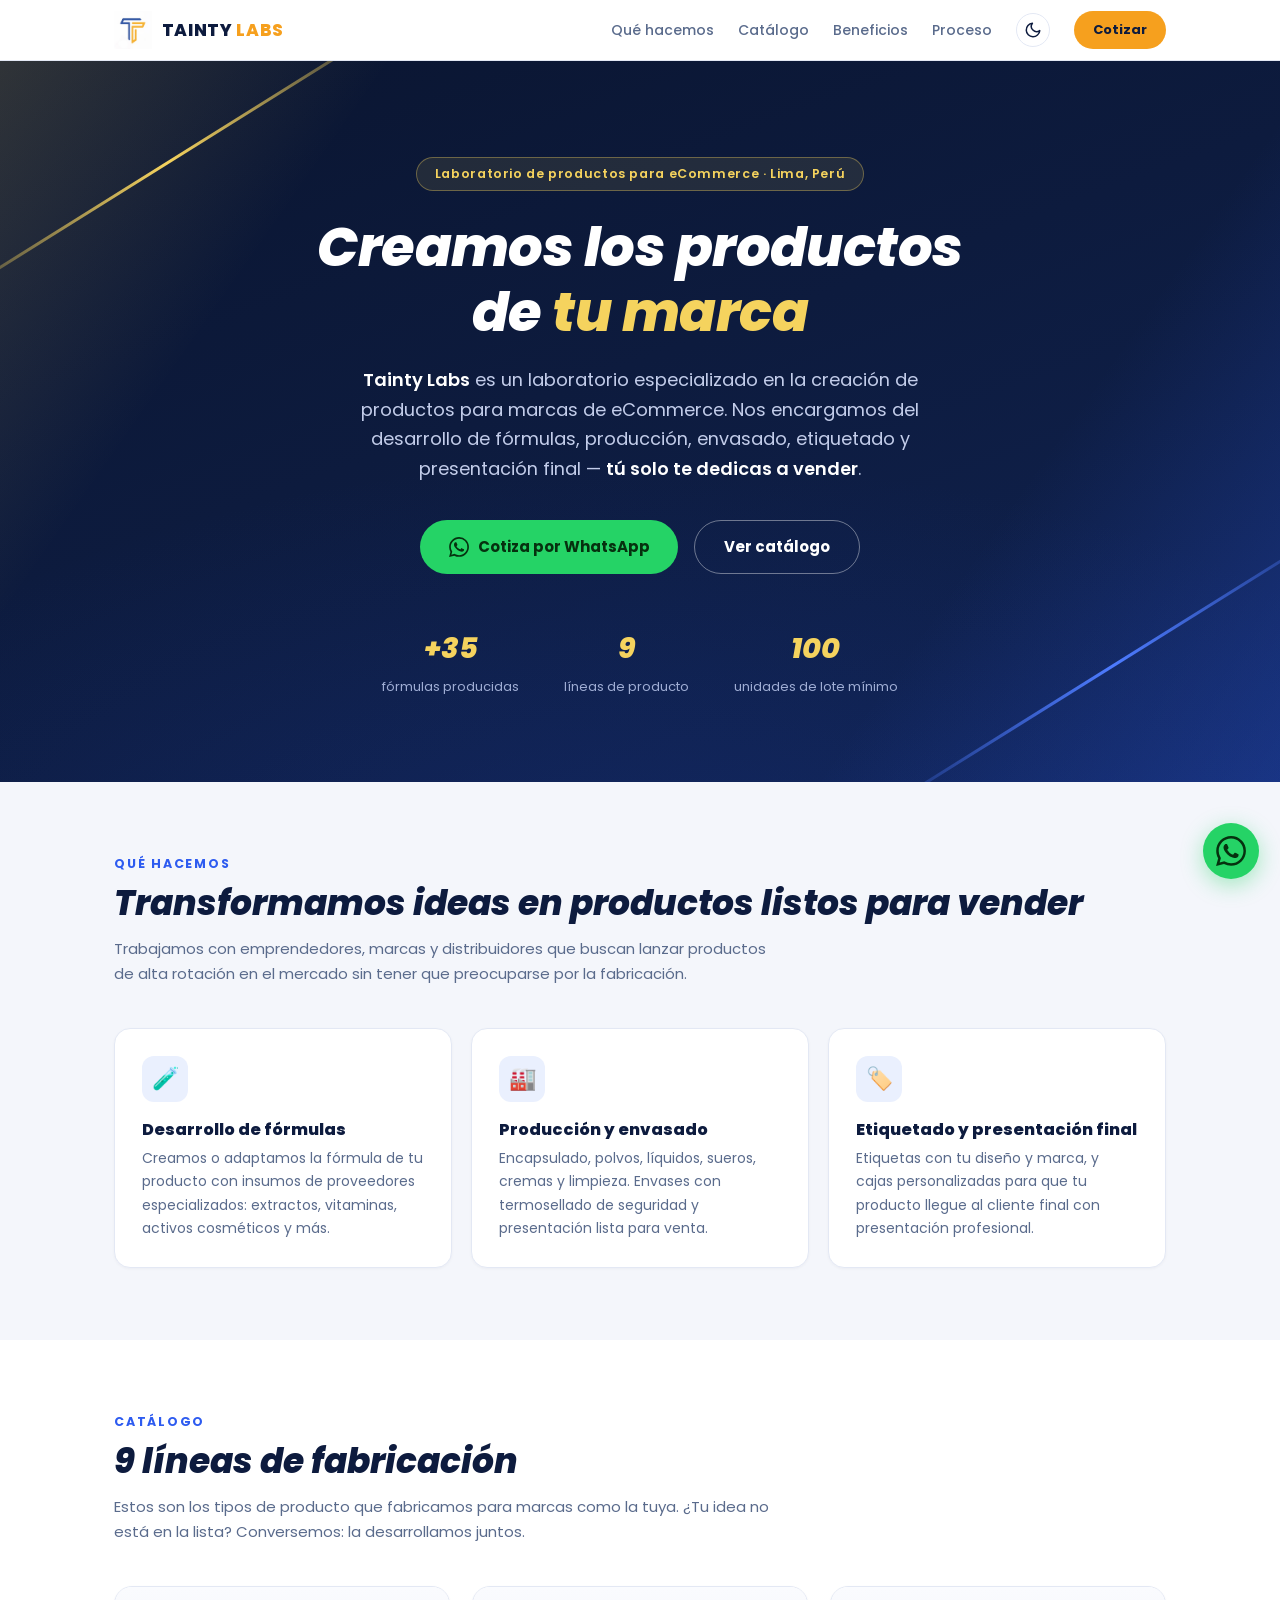
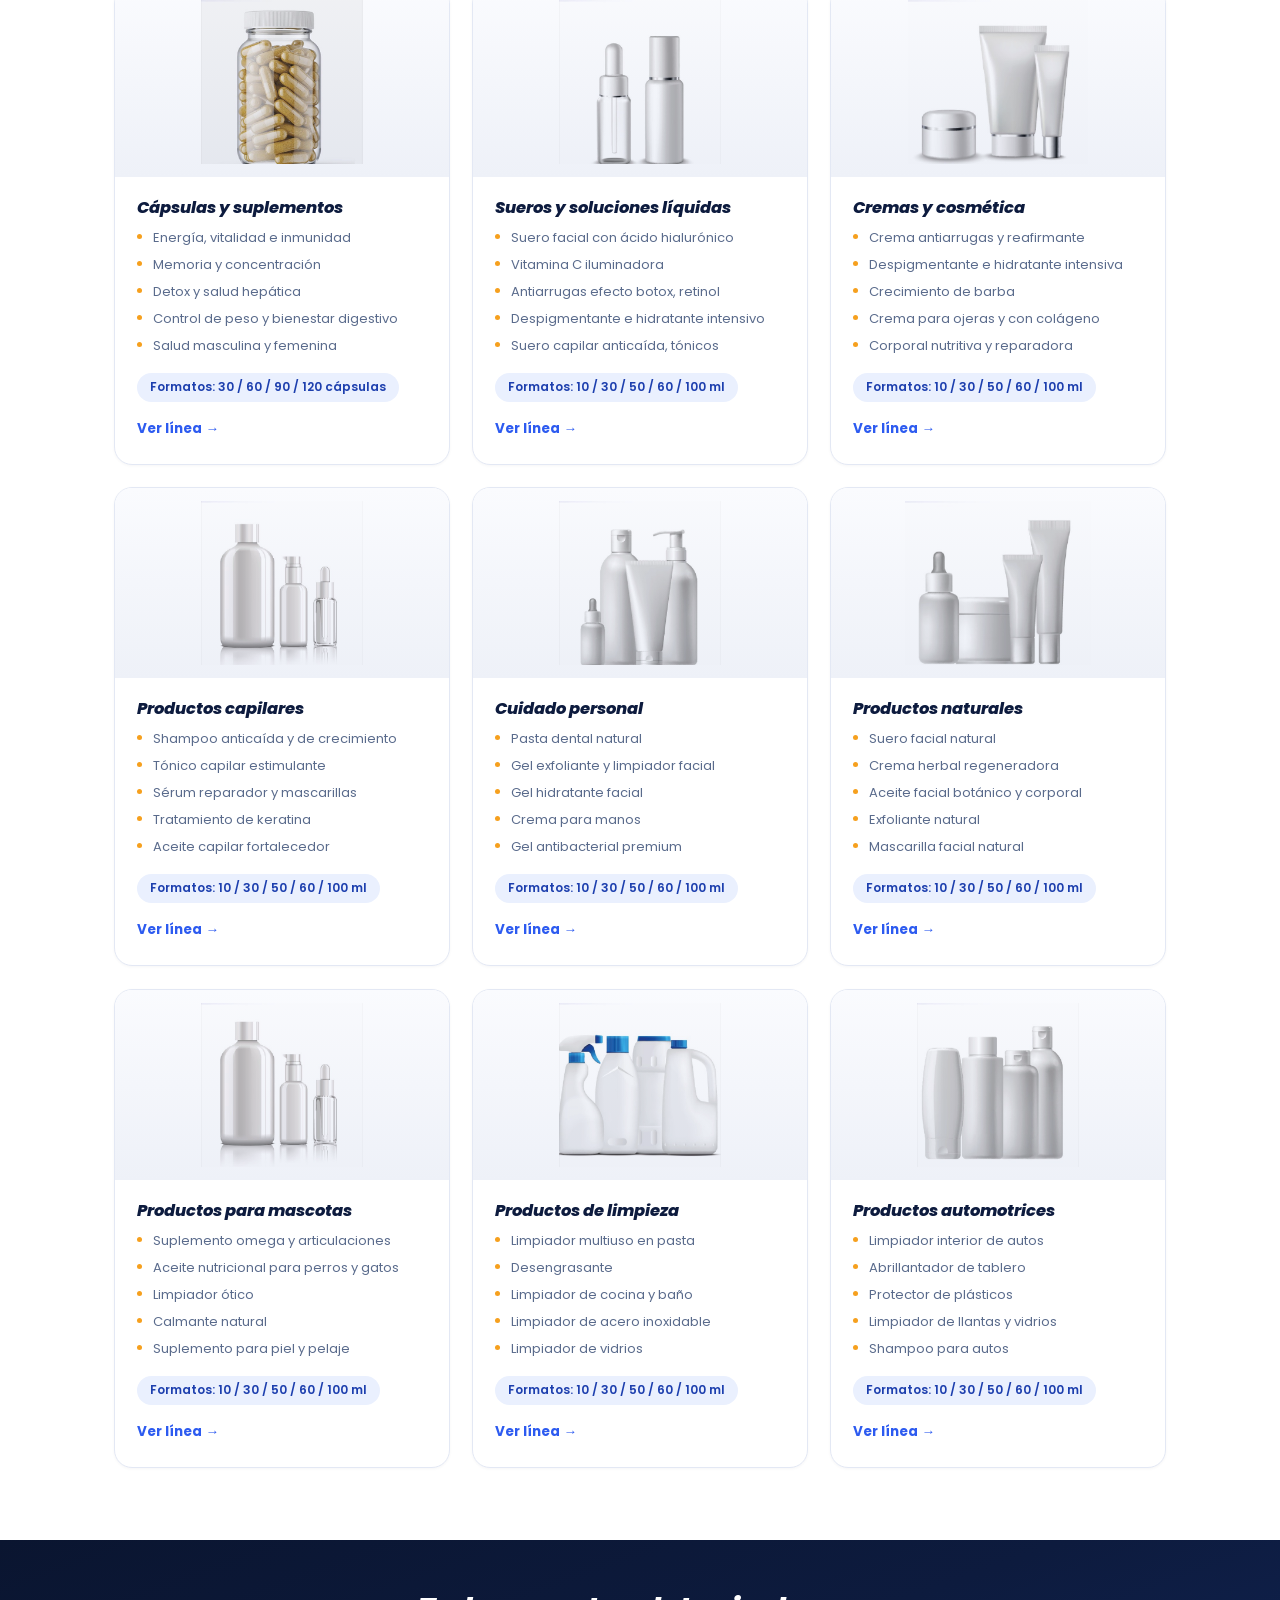
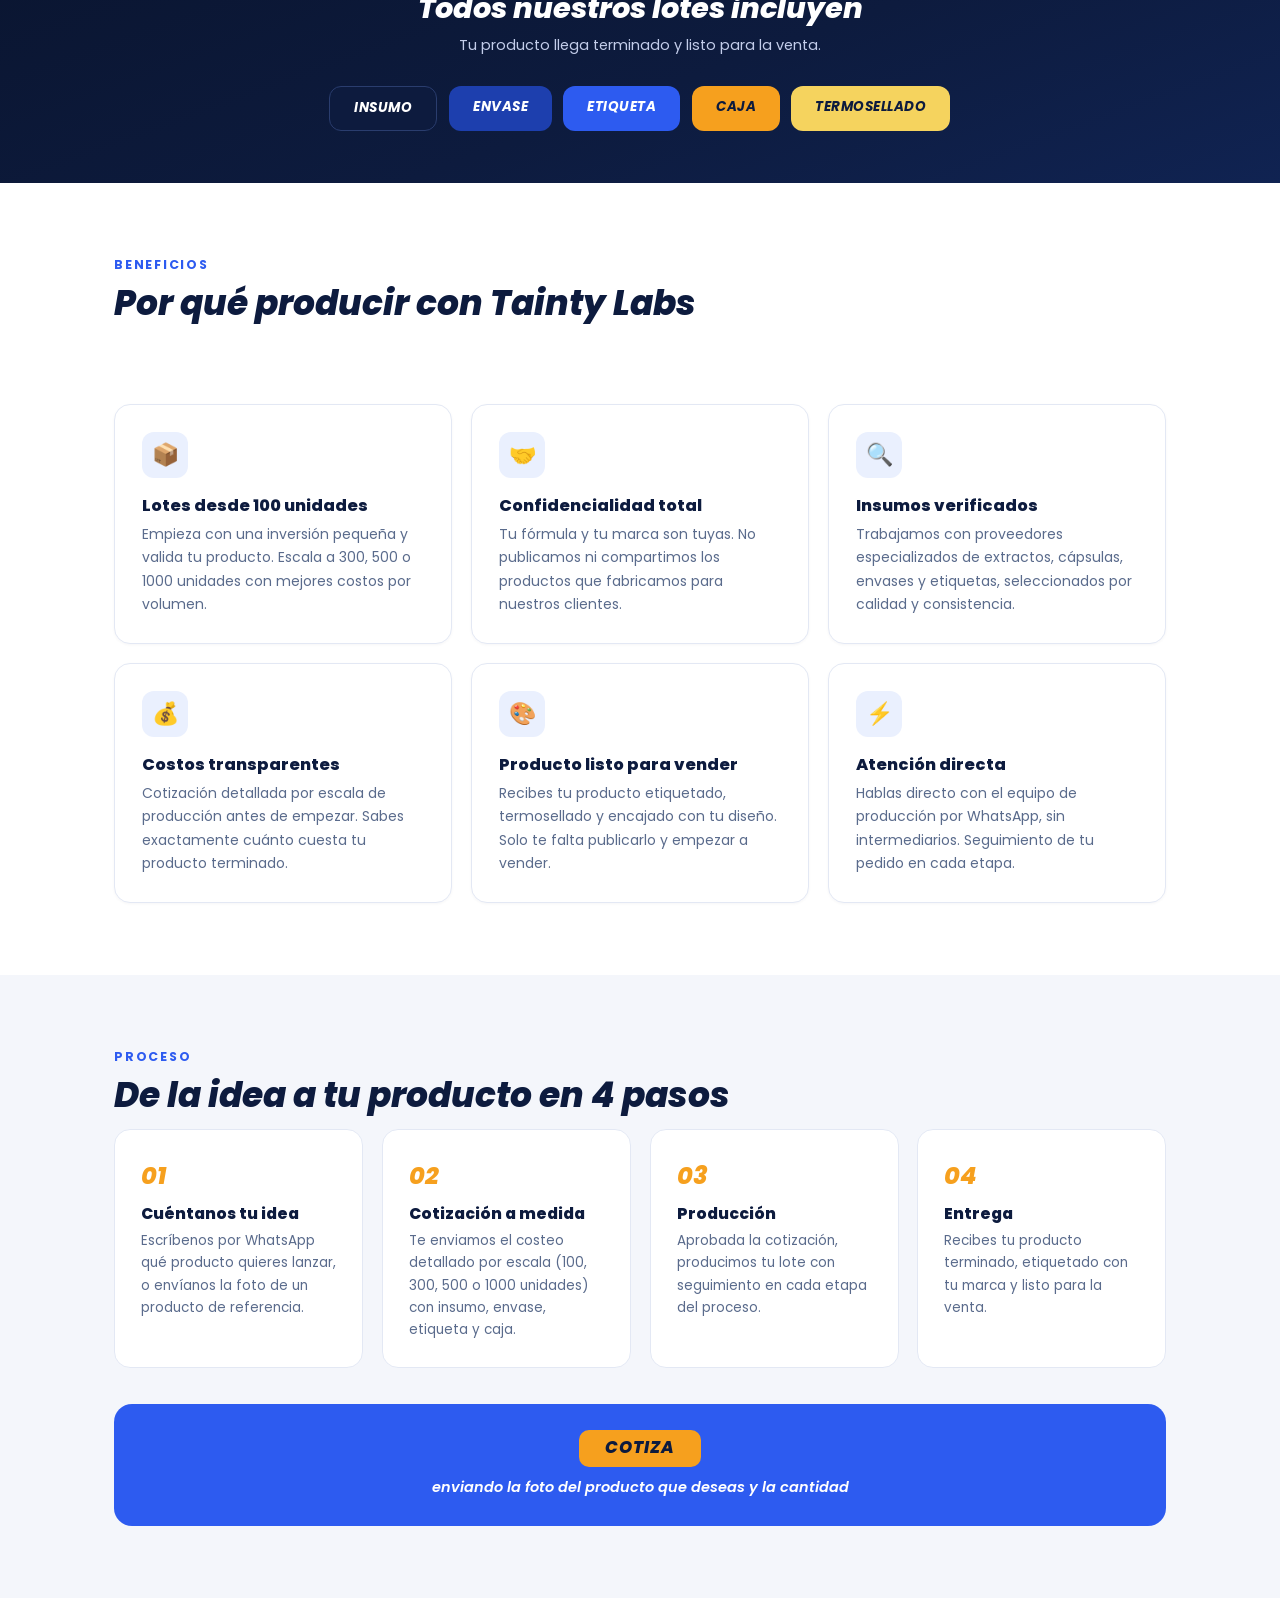
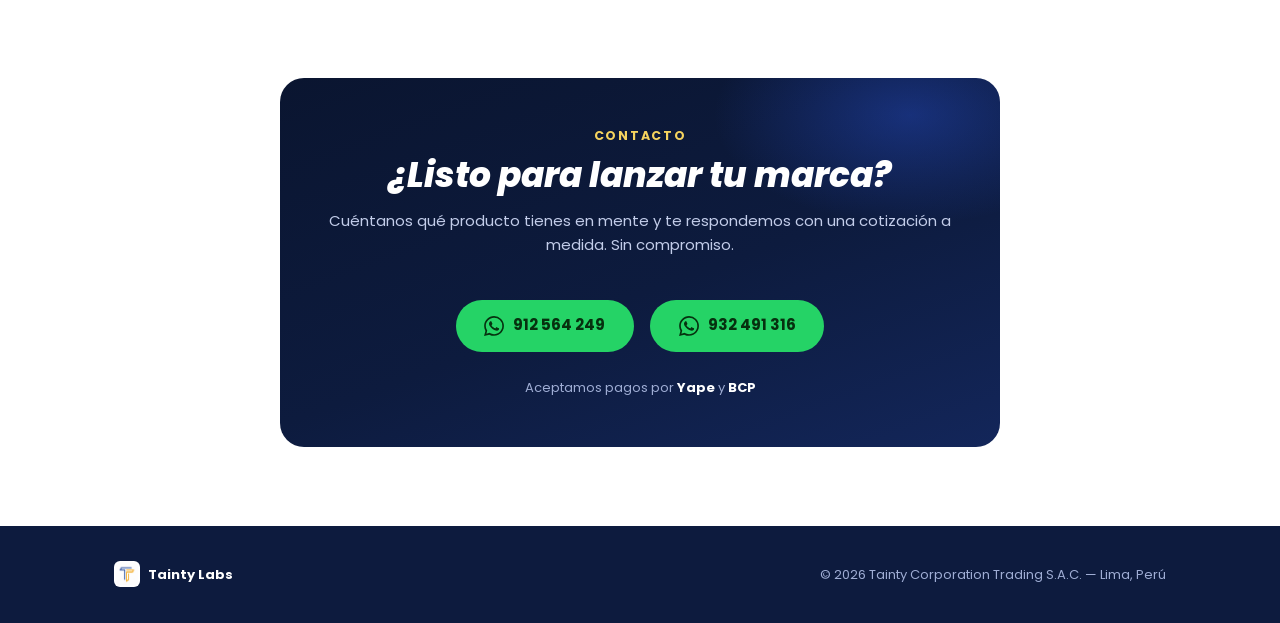
==== commit 42161b84: "Volver el número de WhatsApp principal a 912564249" ====
--- a/index.html
+++ b/index.html
@@ -38,7 +38,7 @@
   "url": "https://taintycorporation.pe/",
   "logo": "https://taintycorporation.pe/apple-touch-icon.png",
   "description": "Laboratorio especializado en la creación de productos para marcas de eCommerce: suplementos, cosmética, capilares, limpieza y más. Lima, Perú.",
-  "telephone": "+51912564306",
+  "telephone": "+51912564249",
   "areaServed": "PE",
   "address": {"@type": "PostalAddress", "addressLocality": "Lima", "addressCountry": "PE"}
 }
@@ -383,7 +383,7 @@
       <div class="phones">
         <a class="btn btn-wa wa-link" href="#" target="_blank" rel="noopener">
           <svg width="20" height="20" viewBox="0 0 24 24" fill="currentColor"><path d="M17.47 14.38c-.3-.15-1.76-.87-2.03-.97-.27-.1-.47-.15-.67.15-.2.3-.77.97-.94 1.17-.17.2-.35.22-.65.07-.3-.15-1.25-.46-2.39-1.47-.88-.79-1.48-1.76-1.65-2.06-.17-.3-.02-.46.13-.61.14-.13.3-.35.45-.52.15-.17.2-.3.3-.5.1-.2.05-.37-.02-.52-.08-.15-.67-1.62-.92-2.22-.24-.58-.49-.5-.67-.51l-.57-.01c-.2 0-.52.07-.8.37-.27.3-1.04 1.02-1.04 2.5 0 1.47 1.07 2.89 1.22 3.09.15.2 2.1 3.2 5.08 4.49.71.31 1.26.49 1.7.63.71.23 1.36.2 1.87.12.57-.09 1.76-.72 2-1.41.25-.7.25-1.3.18-1.42-.08-.13-.28-.2-.58-.35M12.05 21.79h-.01a9.87 9.87 0 0 1-5.03-1.38l-.36-.21-3.74.98 1-3.65-.24-.37a9.86 9.86 0 0 1-1.51-5.26c0-5.45 4.44-9.88 9.9-9.88a9.83 9.83 0 0 1 7 2.9 9.83 9.83 0 0 1 2.89 7c0 5.45-4.44 9.89-9.9 9.89m8.42-18.3A11.82 11.82 0 0 0 12.05 0C5.5 0 .16 5.34.16 11.9c0 2.1.55 4.14 1.59 5.95L.06 24l6.3-1.65a11.88 11.88 0 0 0 5.68 1.45h.01c6.55 0 11.89-5.34 11.89-11.9 0-3.18-1.24-6.16-3.47-8.41"/></svg>
-        912 564 306
+        912 564 249
         </a>
         <a class="btn btn-wa wa-link2" href="#" target="_blank" rel="noopener">
           <svg width="20" height="20" viewBox="0 0 24 24" fill="currentColor"><path d="M17.47 14.38c-.3-.15-1.76-.87-2.03-.97-.27-.1-.47-.15-.67.15-.2.3-.77.97-.94 1.17-.17.2-.35.22-.65.07-.3-.15-1.25-.46-2.39-1.47-.88-.79-1.48-1.76-1.65-2.06-.17-.3-.02-.46.13-.61.14-.13.3-.35.45-.52.15-.17.2-.3.3-.5.1-.2.05-.37-.02-.52-.08-.15-.67-1.62-.92-2.22-.24-.58-.49-.5-.67-.51l-.57-.01c-.2 0-.52.07-.8.37-.27.3-1.04 1.02-1.04 2.5 0 1.47 1.07 2.89 1.22 3.09.15.2 2.1 3.2 5.08 4.49.71.31 1.26.49 1.7.63.71.23 1.36.2 1.87.12.57-.09 1.76-.72 2-1.41.25-.7.25-1.3.18-1.42-.08-.13-.28-.2-.58-.35M12.05 21.79h-.01a9.87 9.87 0 0 1-5.03-1.38l-.36-.21-3.74.98 1-3.65-.24-.37a9.86 9.86 0 0 1-1.51-5.26c0-5.45 4.44-9.88 9.9-9.88a9.83 9.83 0 0 1 7 2.9 9.83 9.83 0 0 1 2.89 7c0 5.45-4.44 9.89-9.9 9.89m8.42-18.3A11.82 11.82 0 0 0 12.05 0C5.5 0 .16 5.34.16 11.9c0 2.1.55 4.14 1.59 5.95L.06 24l6.3-1.65a11.88 11.88 0 0 0 5.68 1.45h.01c6.55 0 11.89-5.34 11.89-11.9 0-3.18-1.24-6.16-3.47-8.41"/></svg>
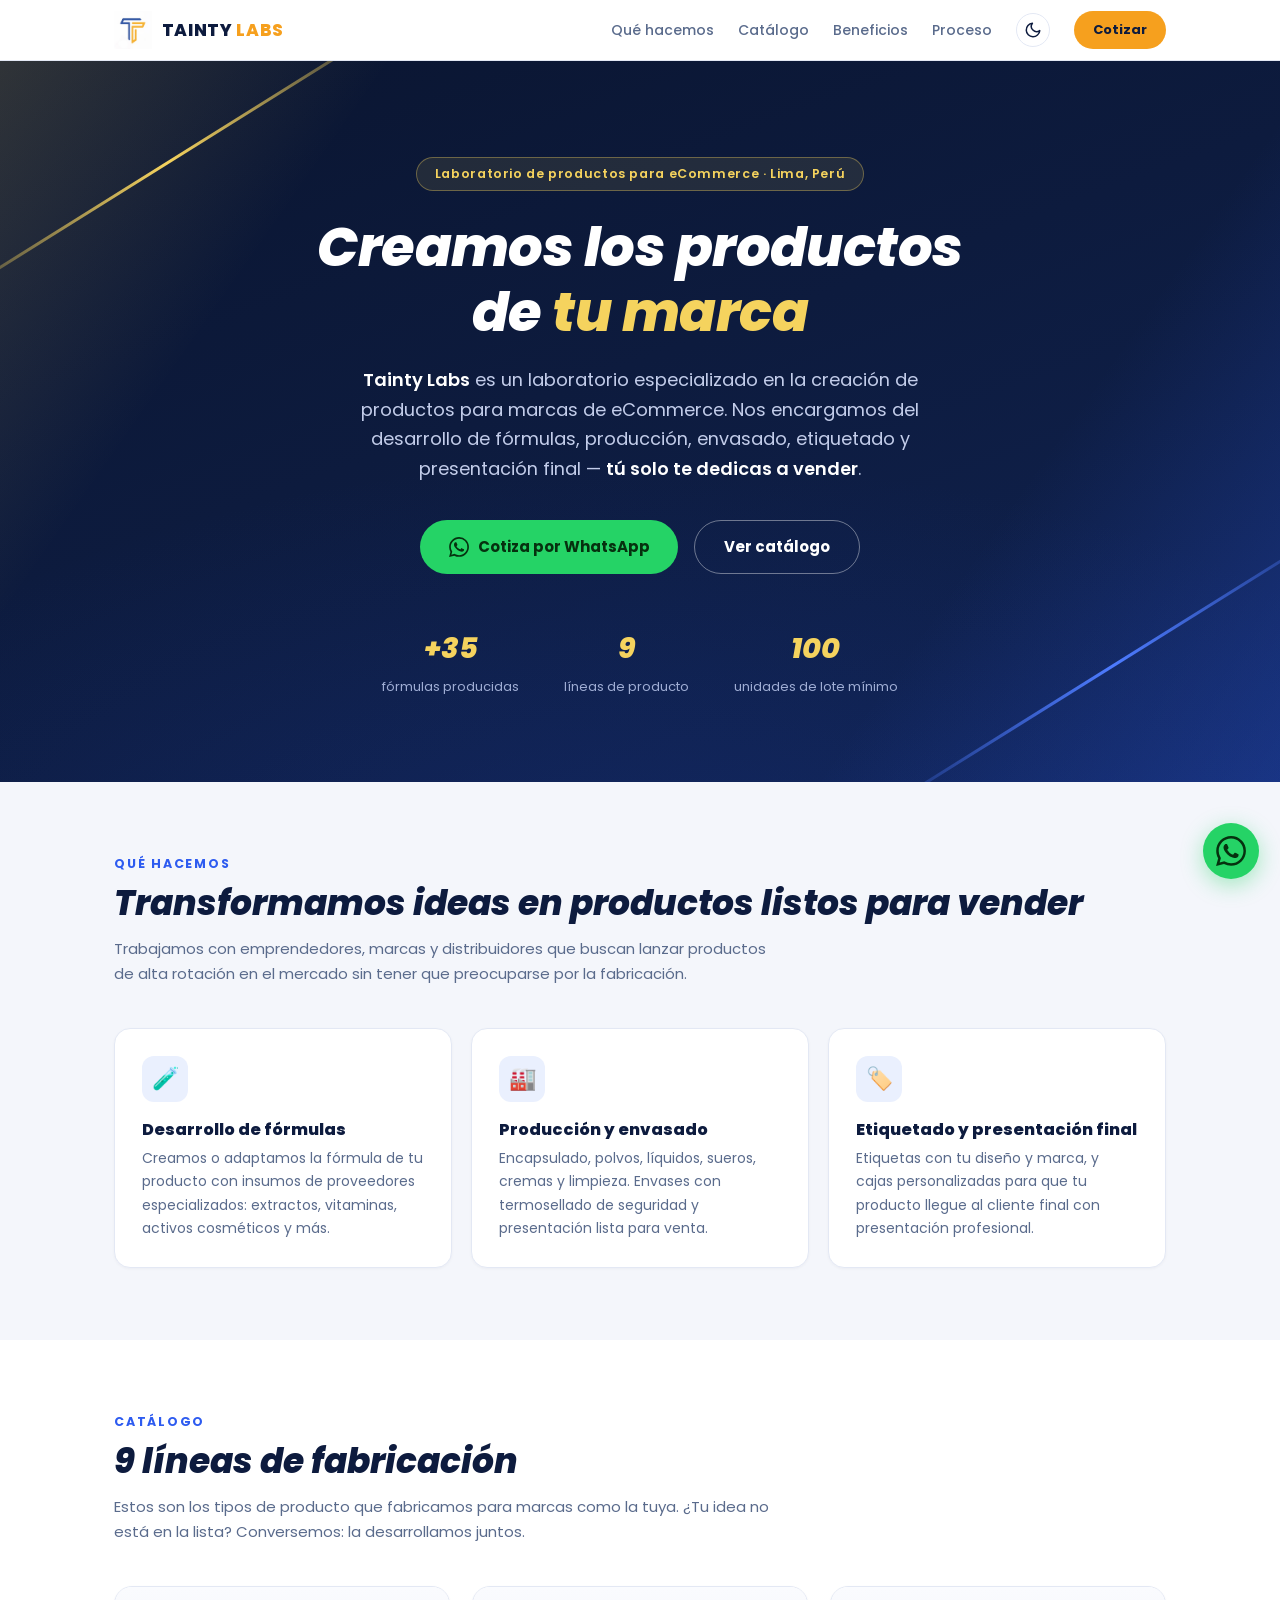
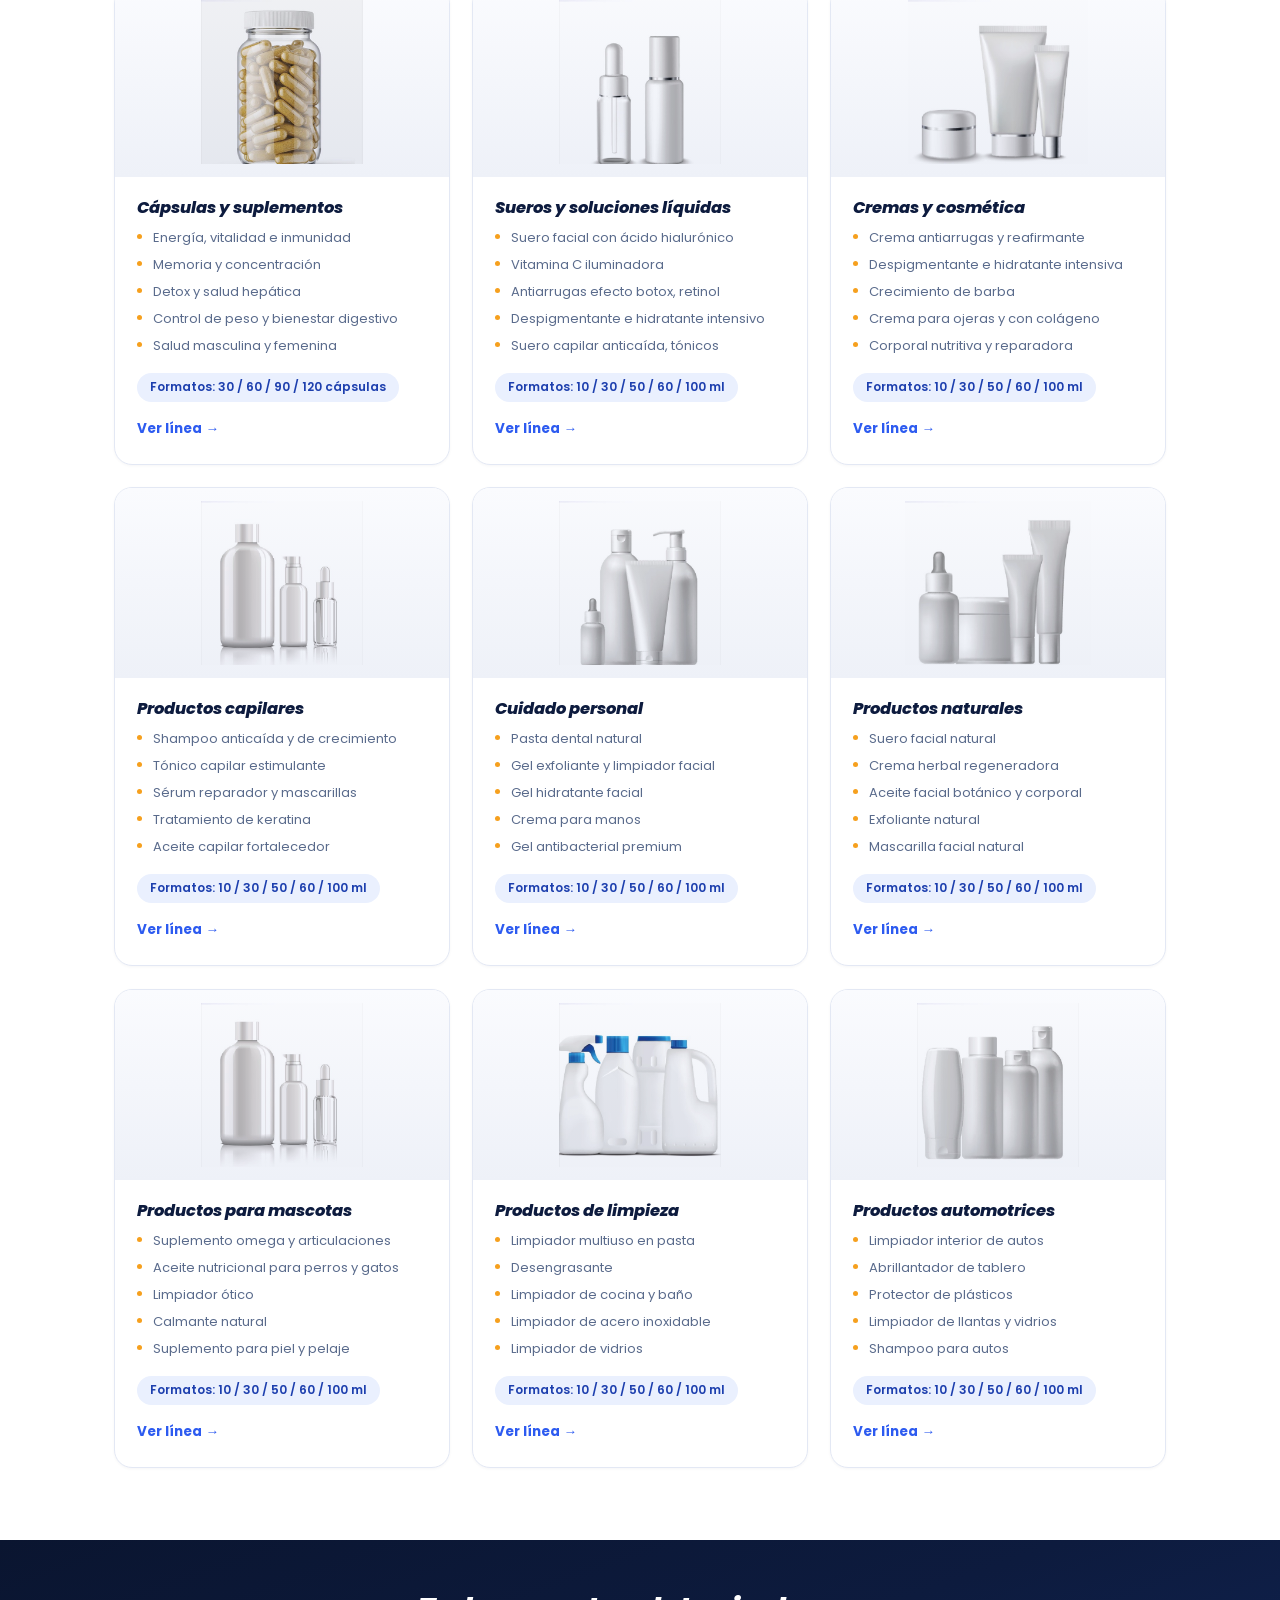
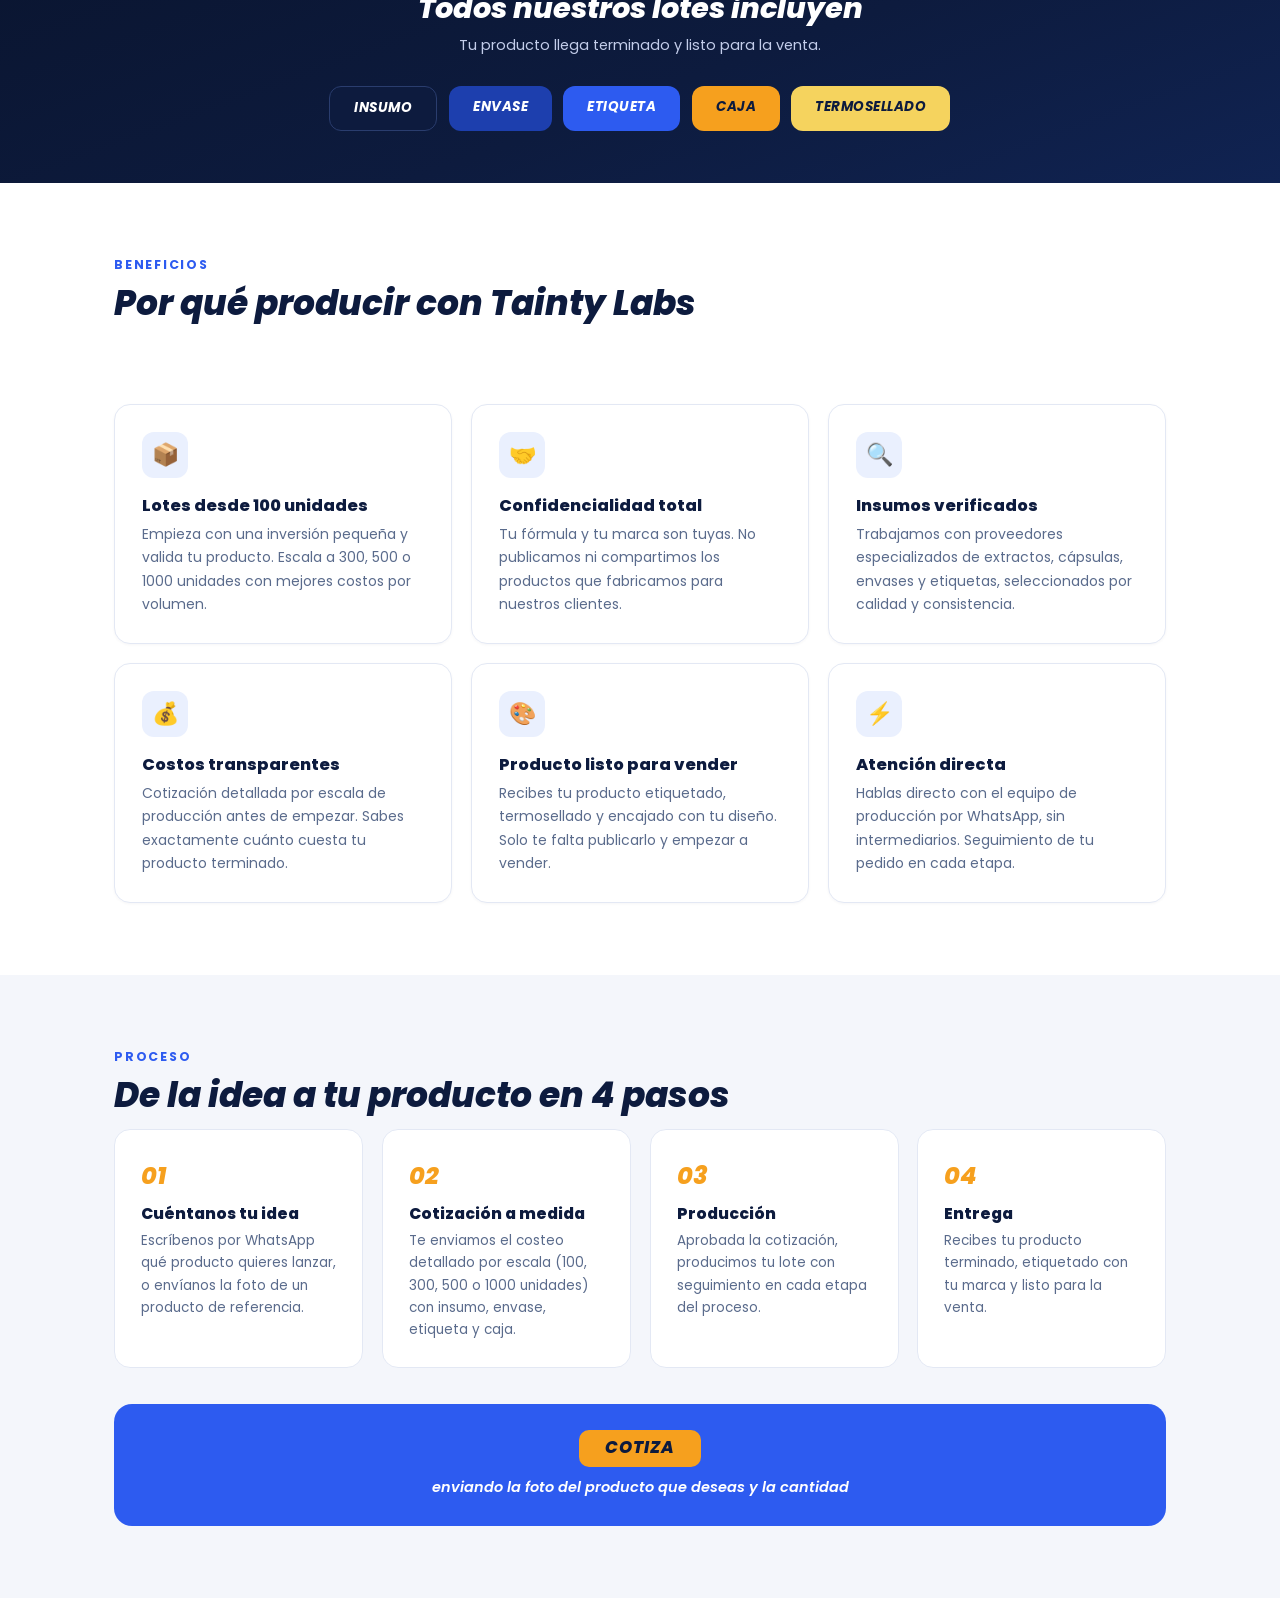
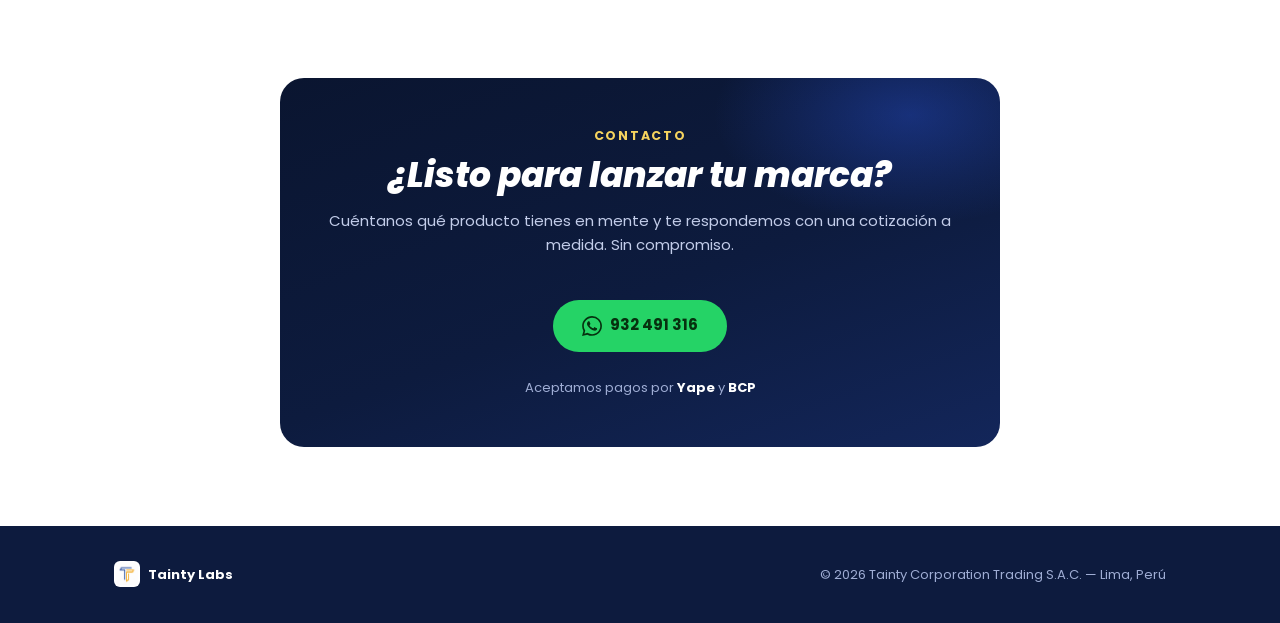
==== commit 195d4247: "Dejar un solo número de WhatsApp (932 491 316) en todo el sitio" ====
--- a/index.html
+++ b/index.html
@@ -38,7 +38,7 @@
   "url": "https://taintycorporation.pe/",
   "logo": "https://taintycorporation.pe/apple-touch-icon.png",
   "description": "Laboratorio especializado en la creación de productos para marcas de eCommerce: suplementos, cosmética, capilares, limpieza y más. Lima, Perú.",
-  "telephone": "+51912564249",
+  "telephone": "+51932491316",
   "areaServed": "PE",
   "address": {"@type": "PostalAddress", "addressLocality": "Lima", "addressCountry": "PE"}
 }
@@ -383,10 +383,6 @@
       <div class="phones">
         <a class="btn btn-wa wa-link" href="#" target="_blank" rel="noopener">
           <svg width="20" height="20" viewBox="0 0 24 24" fill="currentColor"><path d="M17.47 14.38c-.3-.15-1.76-.87-2.03-.97-.27-.1-.47-.15-.67.15-.2.3-.77.97-.94 1.17-.17.2-.35.22-.65.07-.3-.15-1.25-.46-2.39-1.47-.88-.79-1.48-1.76-1.65-2.06-.17-.3-.02-.46.13-.61.14-.13.3-.35.45-.52.15-.17.2-.3.3-.5.1-.2.05-.37-.02-.52-.08-.15-.67-1.62-.92-2.22-.24-.58-.49-.5-.67-.51l-.57-.01c-.2 0-.52.07-.8.37-.27.3-1.04 1.02-1.04 2.5 0 1.47 1.07 2.89 1.22 3.09.15.2 2.1 3.2 5.08 4.49.71.31 1.26.49 1.7.63.71.23 1.36.2 1.87.12.57-.09 1.76-.72 2-1.41.25-.7.25-1.3.18-1.42-.08-.13-.28-.2-.58-.35M12.05 21.79h-.01a9.87 9.87 0 0 1-5.03-1.38l-.36-.21-3.74.98 1-3.65-.24-.37a9.86 9.86 0 0 1-1.51-5.26c0-5.45 4.44-9.88 9.9-9.88a9.83 9.83 0 0 1 7 2.9 9.83 9.83 0 0 1 2.89 7c0 5.45-4.44 9.89-9.9 9.89m8.42-18.3A11.82 11.82 0 0 0 12.05 0C5.5 0 .16 5.34.16 11.9c0 2.1.55 4.14 1.59 5.95L.06 24l6.3-1.65a11.88 11.88 0 0 0 5.68 1.45h.01c6.55 0 11.89-5.34 11.89-11.9 0-3.18-1.24-6.16-3.47-8.41"/></svg>
-        912 564 249
-        </a>
-        <a class="btn btn-wa wa-link2" href="#" target="_blank" rel="noopener">
-          <svg width="20" height="20" viewBox="0 0 24 24" fill="currentColor"><path d="M17.47 14.38c-.3-.15-1.76-.87-2.03-.97-.27-.1-.47-.15-.67.15-.2.3-.77.97-.94 1.17-.17.2-.35.22-.65.07-.3-.15-1.25-.46-2.39-1.47-.88-.79-1.48-1.76-1.65-2.06-.17-.3-.02-.46.13-.61.14-.13.3-.35.45-.52.15-.17.2-.3.3-.5.1-.2.05-.37-.02-.52-.08-.15-.67-1.62-.92-2.22-.24-.58-.49-.5-.67-.51l-.57-.01c-.2 0-.52.07-.8.37-.27.3-1.04 1.02-1.04 2.5 0 1.47 1.07 2.89 1.22 3.09.15.2 2.1 3.2 5.08 4.49.71.31 1.26.49 1.7.63.71.23 1.36.2 1.87.12.57-.09 1.76-.72 2-1.41.25-.7.25-1.3.18-1.42-.08-.13-.28-.2-.58-.35M12.05 21.79h-.01a9.87 9.87 0 0 1-5.03-1.38l-.36-.21-3.74.98 1-3.65-.24-.37a9.86 9.86 0 0 1-1.51-5.26c0-5.45 4.44-9.88 9.9-9.88a9.83 9.83 0 0 1 7 2.9 9.83 9.83 0 0 1 2.89 7c0 5.45-4.44 9.89-9.9 9.89m8.42-18.3A11.82 11.82 0 0 0 12.05 0C5.5 0 .16 5.34.16 11.9c0 2.1.55 4.14 1.59 5.95L.06 24l6.3-1.65a11.88 11.88 0 0 0 5.68 1.45h.01c6.55 0 11.89-5.34 11.89-11.9 0-3.18-1.24-6.16-3.47-8.41"/></svg>
         932 491 316
         </a>
       </div>
